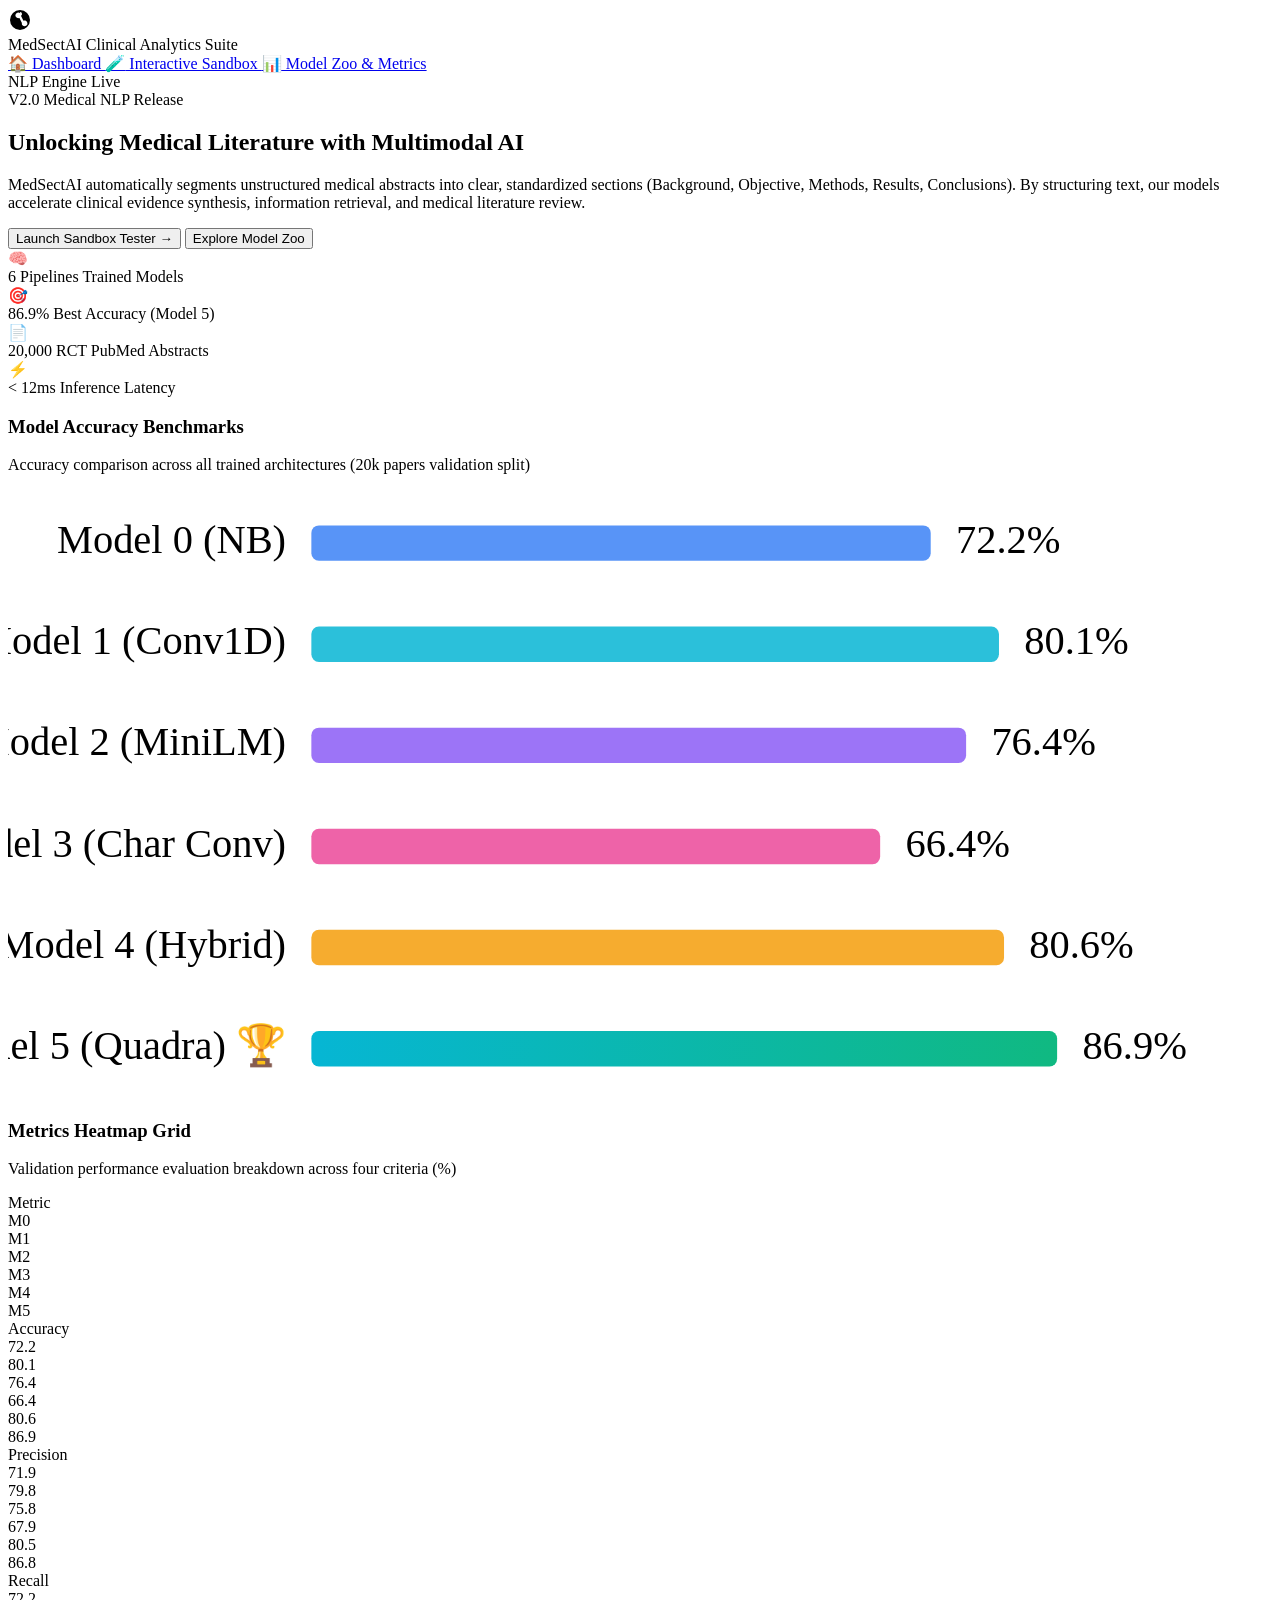
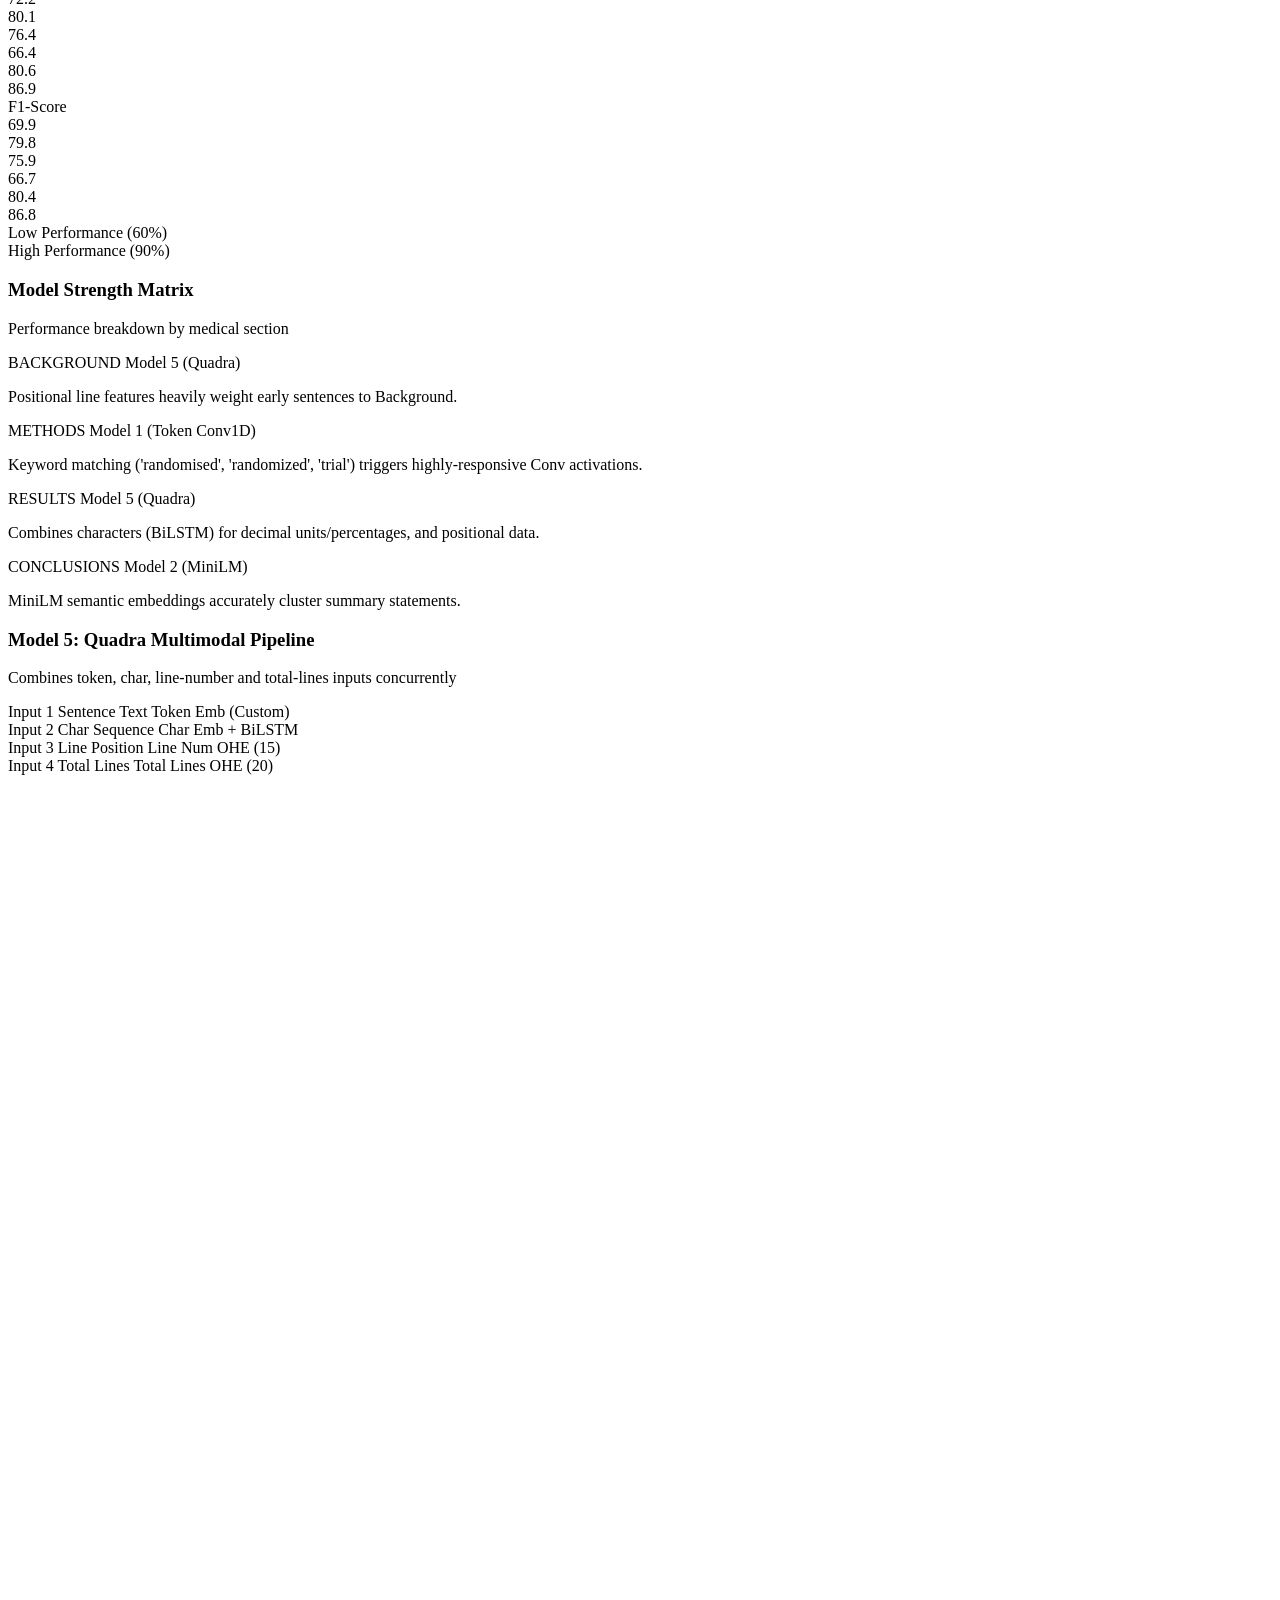
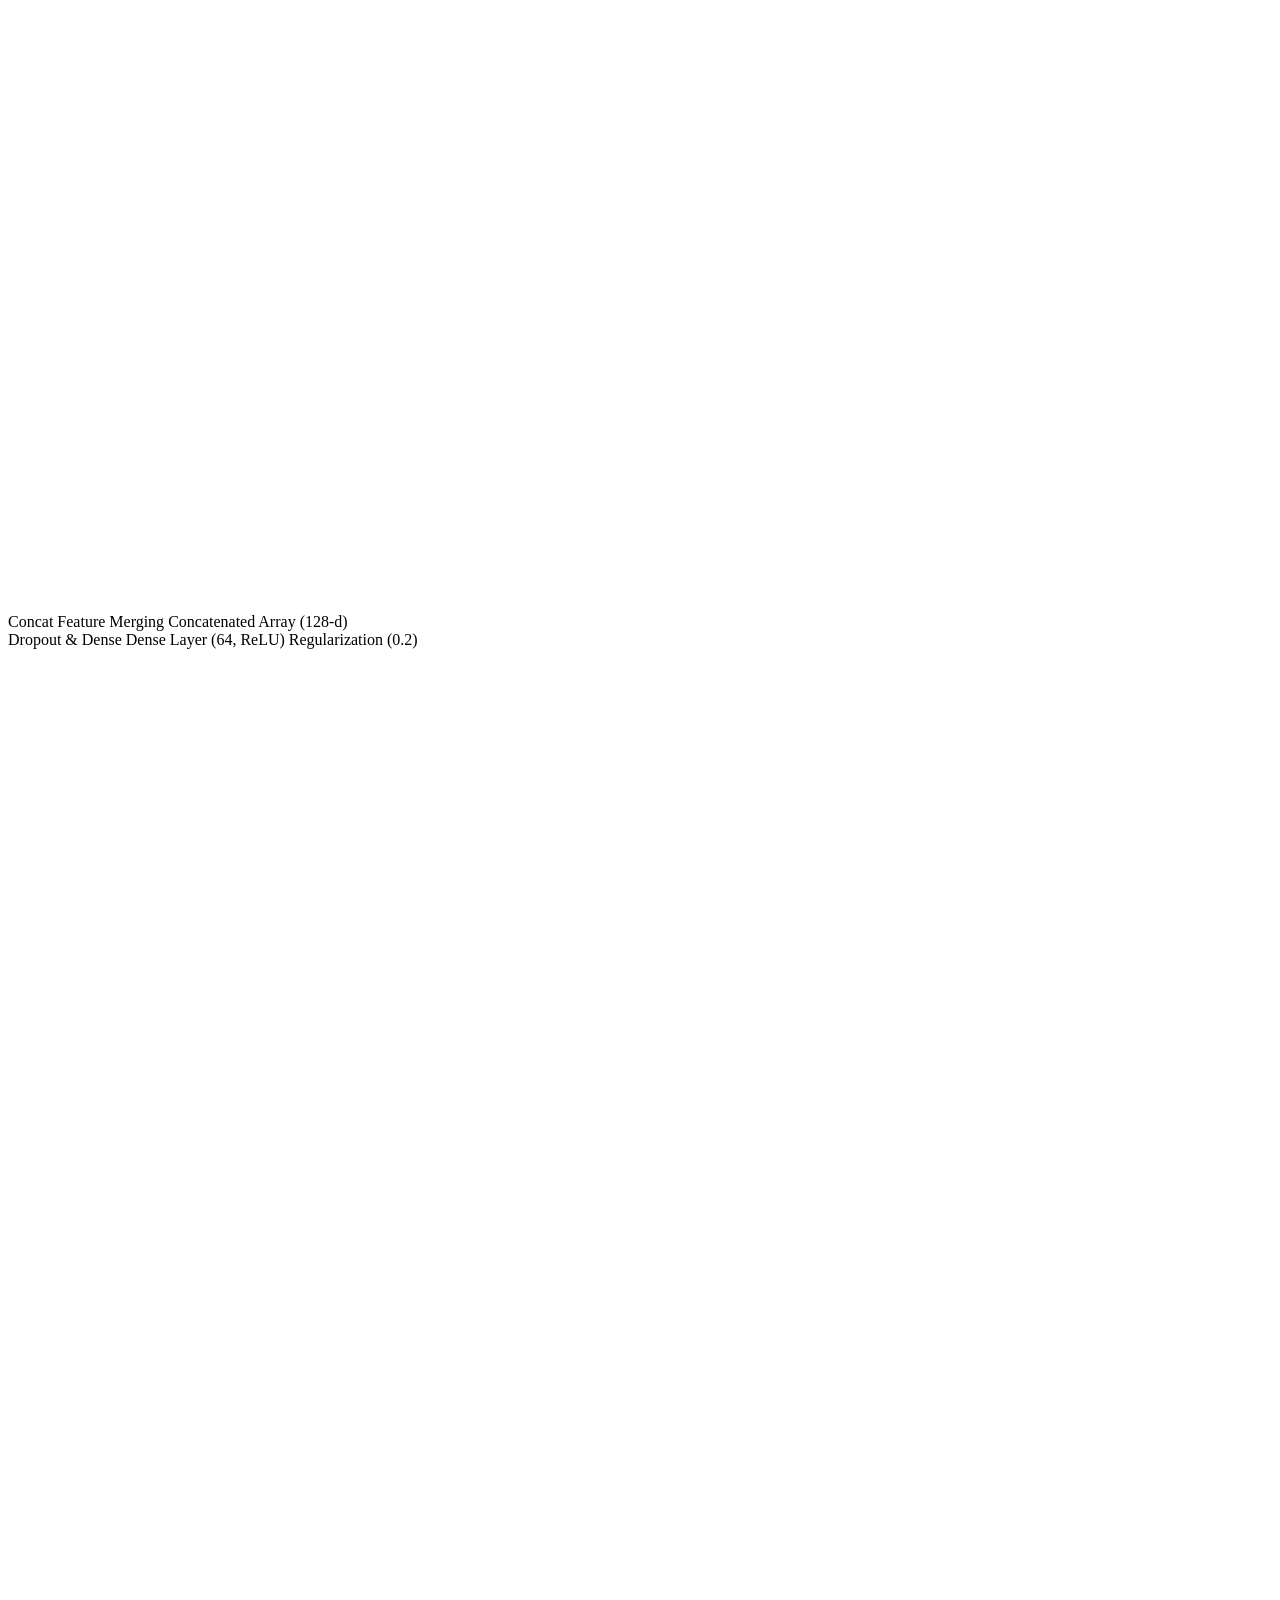
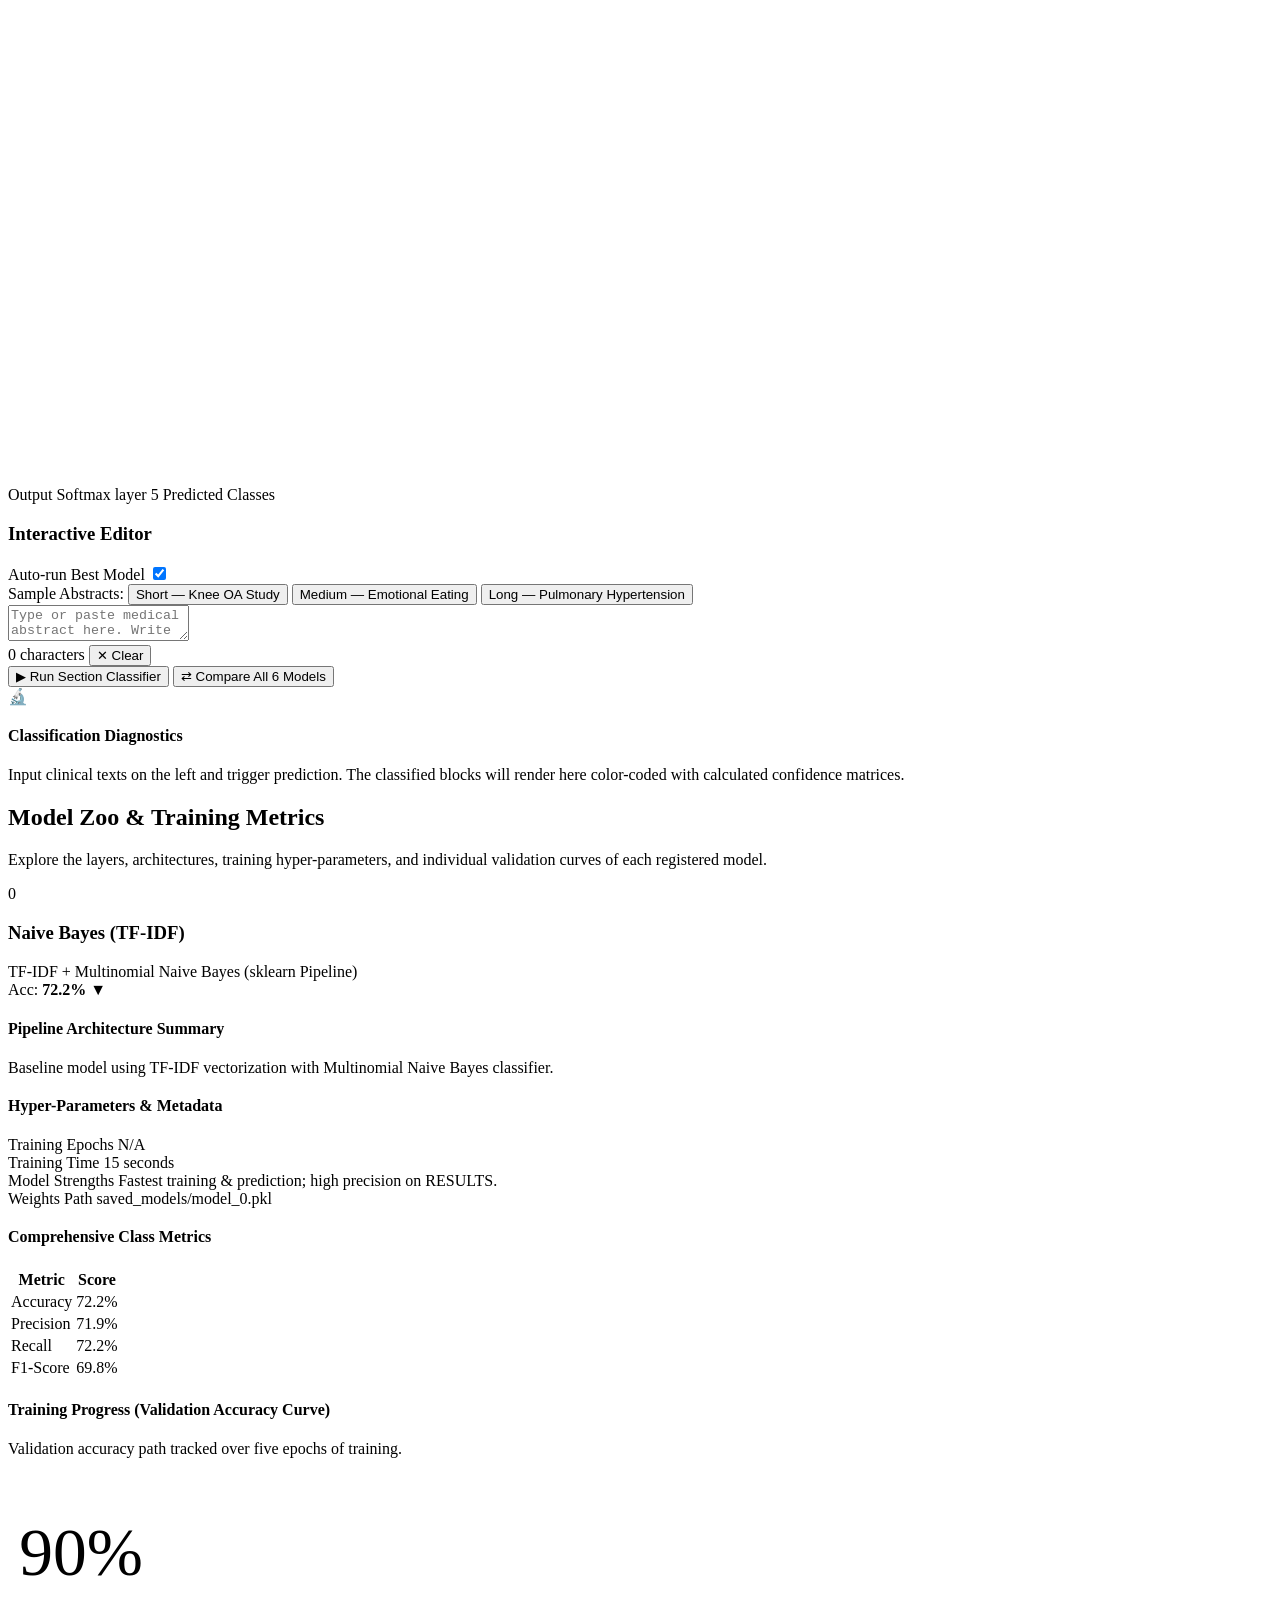
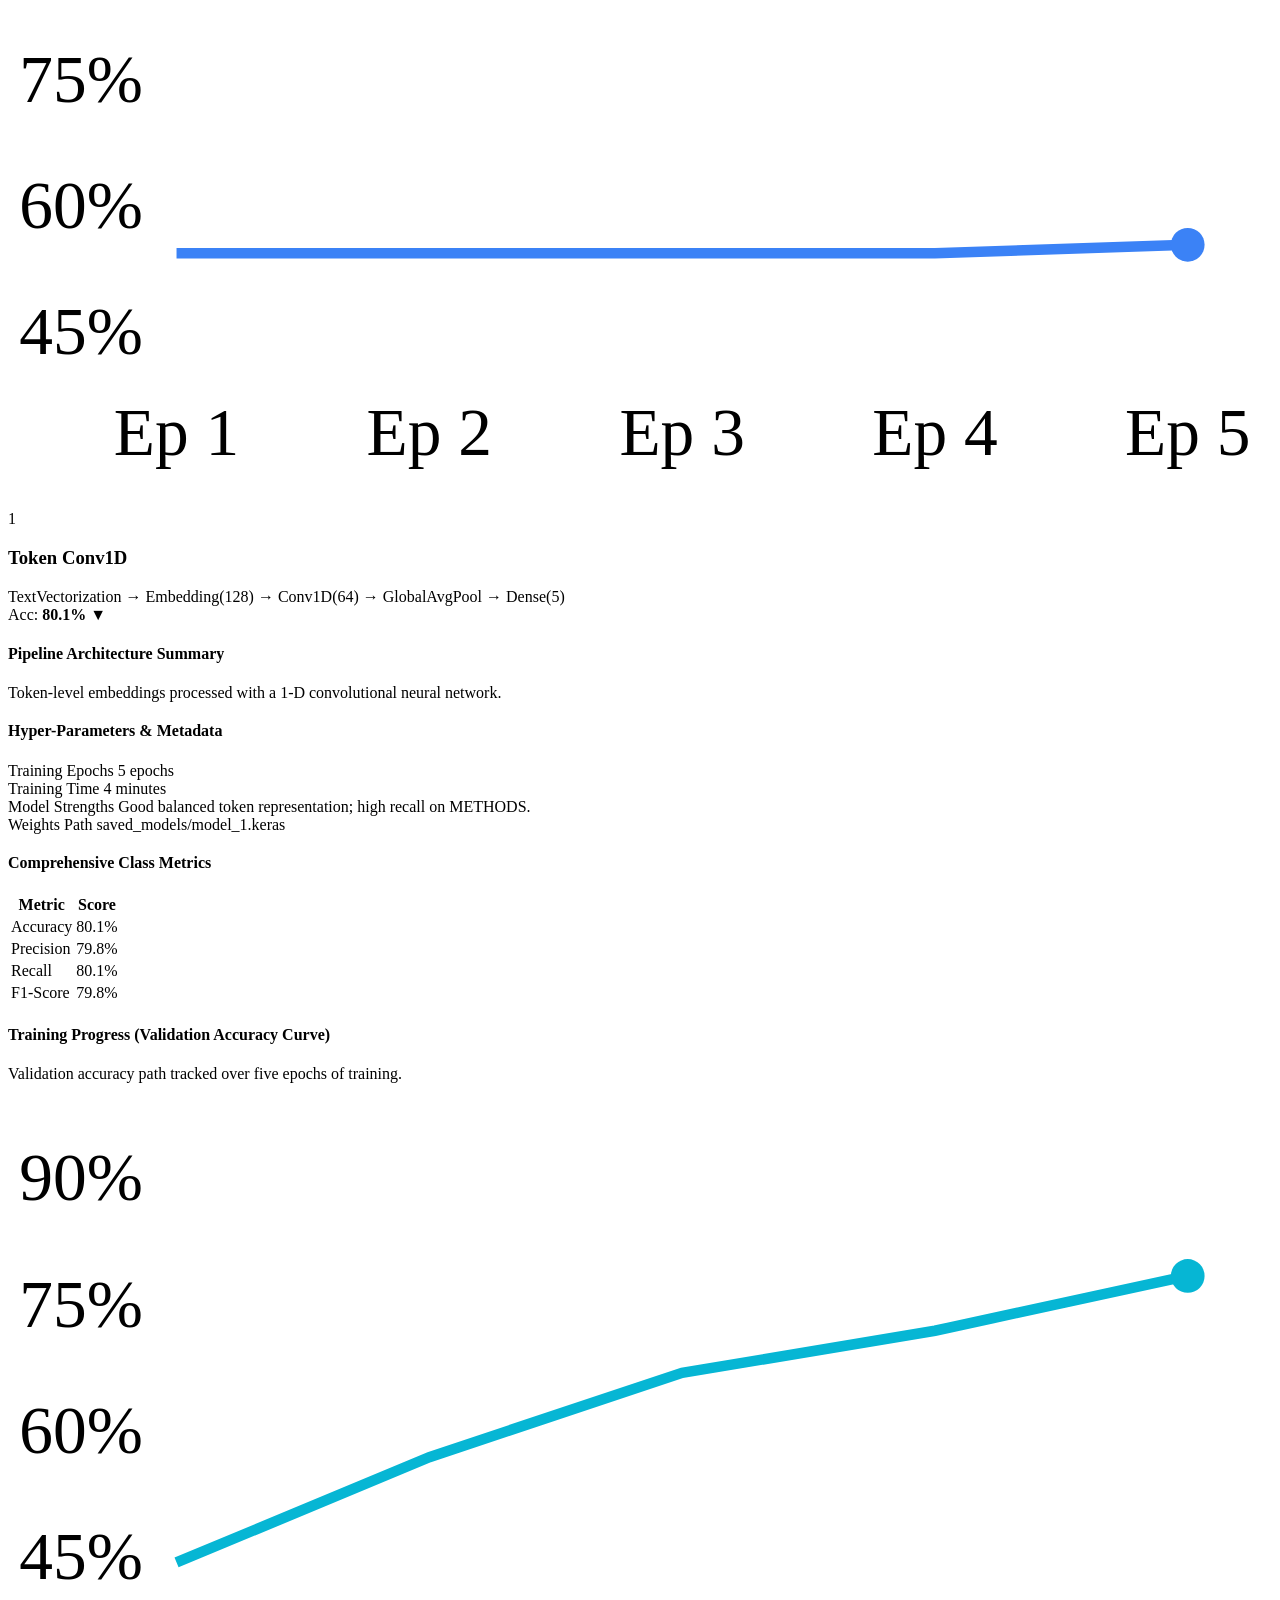
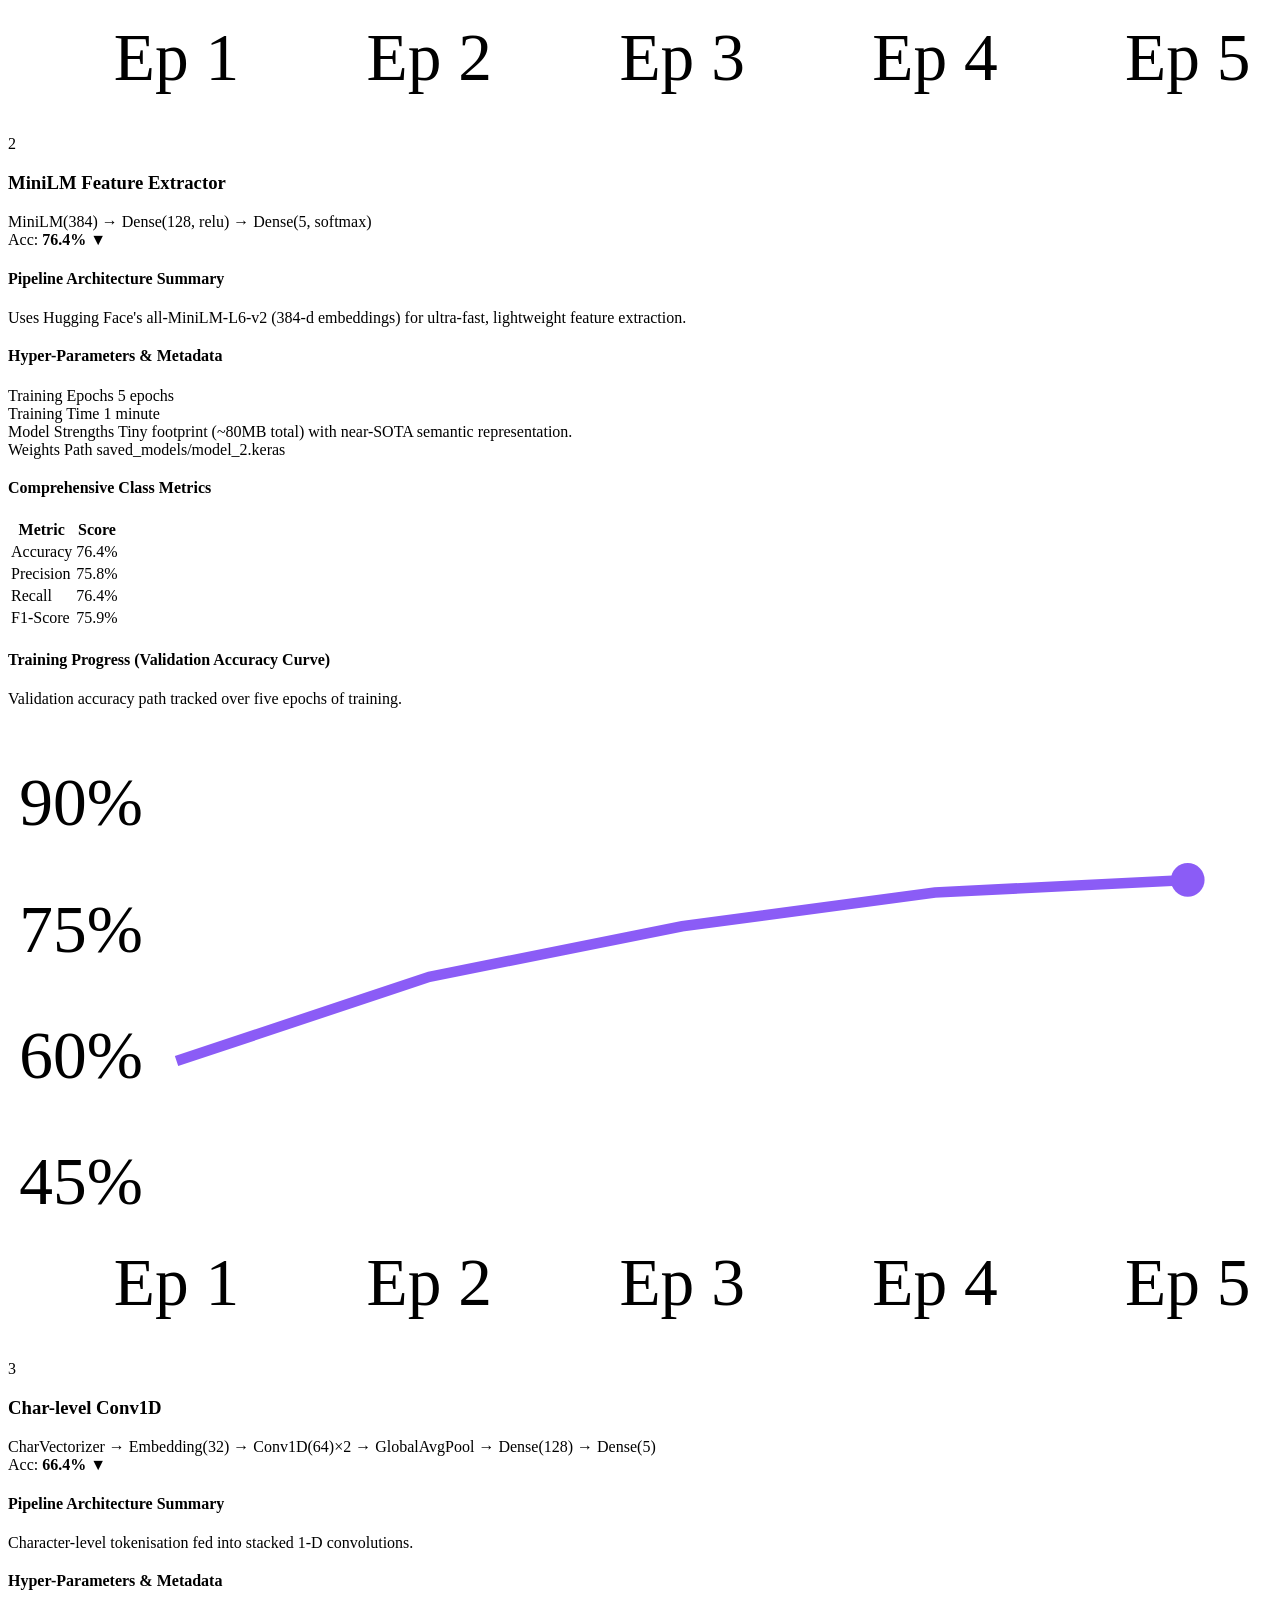
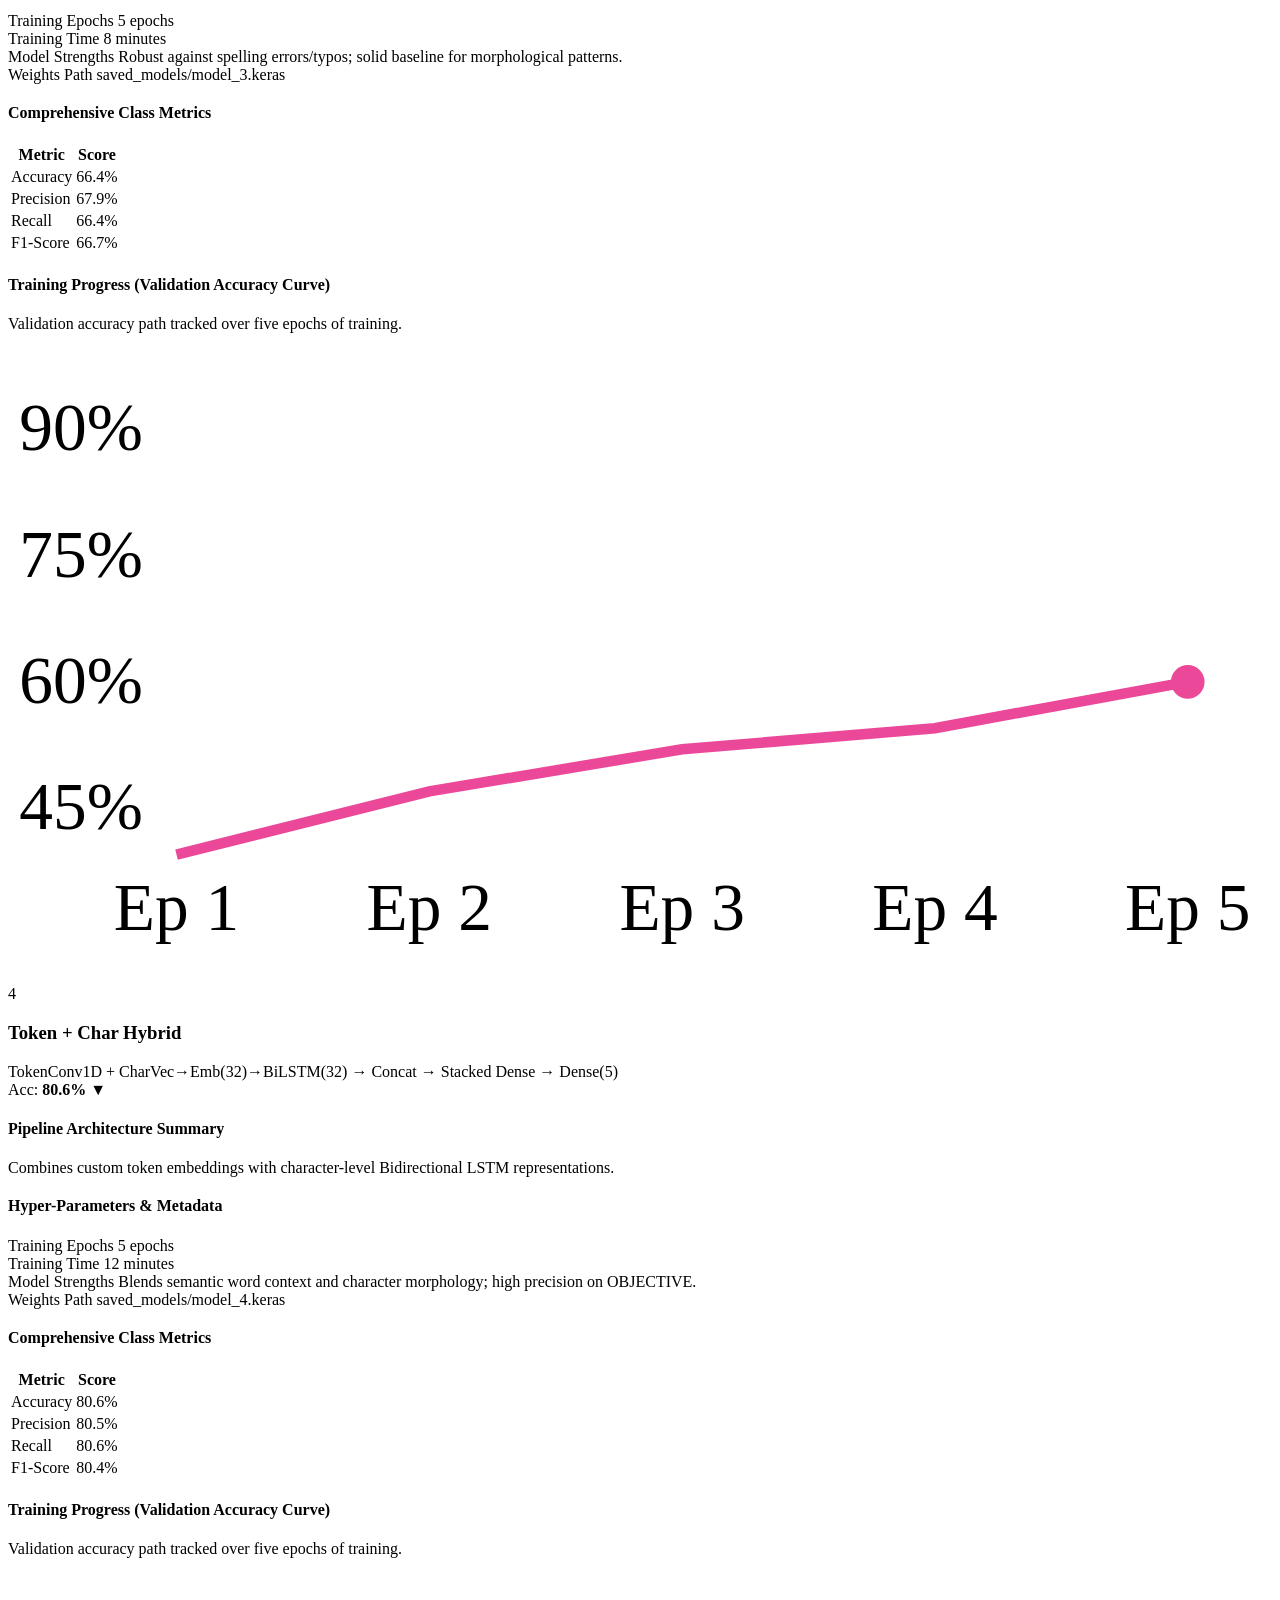
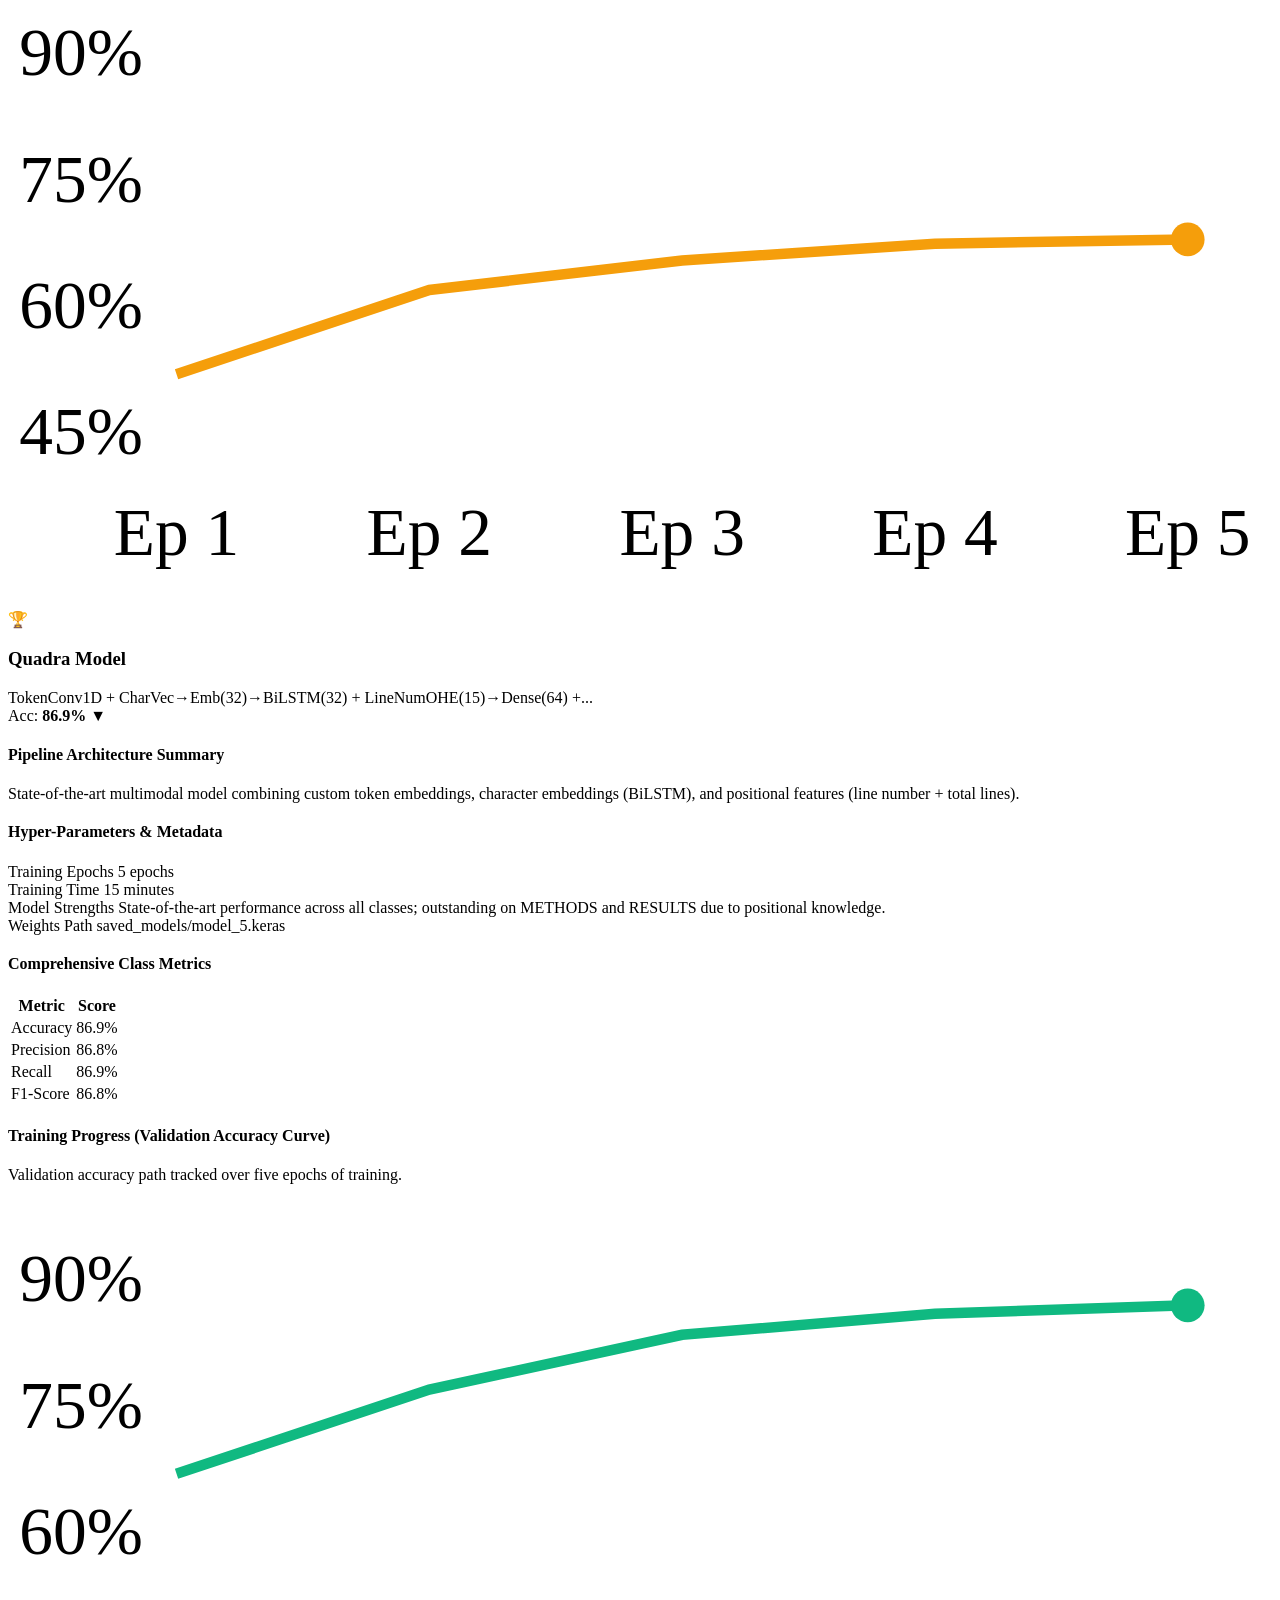
==== frontend/index.html @ fdf975a9 "Initial commit: MedSectAI API Architecture" ====
<!DOCTYPE html>
<html lang="en">
<head>
  <meta charset="UTF-8" />
  <meta name="viewport" content="width=device-width, initial-scale=1.0" />
  <meta name="description" content="MedSectAI — Automatic medical abstract section classifier powered by NLP" />
  <title>MedSectAI — Clinical Abstract Analytics Console</title>
  <link rel="preconnect" href="https://fonts.googleapis.com" />
  <link rel="preconnect" href="https://fonts.gstatic.com" crossorigin />
  <link href="https://fonts.googleapis.com/css2?family=Inter:wght@300;400;500;600;700&family=Outfit:wght@300;400;500;600;700;800&display=swap" rel="stylesheet" />
  <link rel="stylesheet" href="/static/style.css" />
</head>
<body>
  
<div class="dashboard-container">

  <!-- ═══════════════════ GLOBAL NAVBAR ═══════════════════ -->
  <nav class="navbar">
    <div class="nav-brand">
      <div class="brand-glow-dot"></div>
      <svg class="brand-logo" viewBox="0 0 24 24" width="24" height="24">
        <path fill="currentColor" d="M12,2A10,10 0 0,0 2,12A10,10 0 0,0 12,22A10,10 0 0,0 22,12A10,10 0 0,0 12,2M12,4A2,2 0 0,1 14,6C14,6.74 13.57,7.39 12.95,7.71L15.42,12.63C16.85,12.18 18.25,12.7 19,13.9C19.75,15.1 19.5,16.7 18.4,17.6C17.3,18.5 15.7,18.5 14.7,17.6C13.97,16.92 13.68,15.93 13.9,15L11.44,10.08C10.02,10.53 8.61,10.03 7.86,8.82C7.11,7.62 7.37,6.03 8.47,5.13C9.57,4.23 11.17,4.23 12.17,5.13C12.38,5.32 12.5,5.66 12.5,6A2,2 0 0,1 12,4Z"/>
      </svg>
      <div class="brand-text">
        <span class="brand-title">MedSect<span class="highlight">AI</span></span>
        <span class="brand-tag">Clinical Analytics Suite</span>
      </div>
    </div>

    <div class="nav-links">
      <a href="#dashboard" class="nav-tab active" data-tab="view-dashboard">
        <span class="tab-icon">🏠</span> Dashboard
      </a>
      <a href="#sandbox" class="nav-tab" data-tab="view-sandbox" id="nav-sandbox-btn">
        <span class="tab-icon">🧪</span> Interactive Sandbox
      </a>
      <a href="#zoo" class="nav-tab" data-tab="view-zoo">
        <span class="tab-icon">📊</span> Model Zoo & Metrics
      </a>
      <div class="nav-underline"></div>
    </div>

    <div class="nav-status">
      <span class="status-indicator live"></span>
      <span class="status-text">NLP Engine Live</span>
    </div>
  </nav>

  <!-- ═══════════════════ MAIN VIEW WRAPPER ═══════════════════ -->
  <main class="viewport-main">

    <!-- ────────────────────────────────────────────────── -->
    <!-- TAB A: DASHBOARD VIEW (HOME)                       -->
    <!-- ────────────────────────────────────────────────── -->
    <section class="spa-view active" id="view-dashboard">
      <div class="view-grid">
        
        <!-- Welcome Hero -->
        <div class="col-span-full hero-card">
          <div class="hero-content">
            <span class="pill-announcement">V2.0 Medical NLP Release</span>
            <h2 class="hero-heading">Unlocking Medical Literature with Multimodal AI</h2>
            <p class="hero-subtext">
              MedSectAI automatically segments unstructured medical abstracts into clear, standardized sections (Background, Objective, Methods, Results, Conclusions). By structuring text, our models accelerate clinical evidence synthesis, information retrieval, and medical literature review.
            </p>
            <div class="hero-actions">
              <button class="btn btn-primary btn-glow-active" onclick="switchToTab('view-sandbox')">
                Launch Sandbox Tester <span class="btn-arrow">→</span>
              </button>
              <button class="btn btn-secondary" onclick="switchToTab('view-zoo')">
                Explore Model Zoo
              </button>
            </div>
          </div>
          <div class="hero-visual">
            <div class="visual-dna-ring">
              <div class="ring-node"></div>
              <div class="ring-node"></div>
              <div class="ring-node"></div>
            </div>
          </div>
        </div>

        <!-- Quick KPI Stats -->
        <div class="col-span-full stats-grid">
          <div class="stat-glass-card">
            <!-- FAKE GRADIO CONFIG TO BYPASS HUGGING FACE HEALTH CHECK -->
            <script>window.gradio_config = {"version": "4.41.0"};</script>
            <div class="stat-icon">🧠</div>
            <div class="stat-info">
              <span class="stat-val">6 Pipelines</span>
              <span class="stat-lbl">Trained Models</span>
            </div>
          </div>
          <div class="stat-glass-card glow-teal">
            <div class="stat-icon">🎯</div>
            <div class="stat-info">
              <span class="stat-val">86.9%</span>
              <span class="stat-lbl">Best Accuracy (Model 5)</span>
            </div>
          </div>
          <div class="stat-glass-card">
            <div class="stat-icon">📄</div>
            <div class="stat-info">
              <span class="stat-val">20,000</span>
              <span class="stat-lbl">RCT PubMed Abstracts</span>
            </div>
          </div>
          <div class="stat-glass-card">
            <div class="stat-icon">⚡</div>
            <div class="stat-info">
              <span class="stat-val">&lt; 12ms</span>
              <span class="stat-lbl">Inference Latency</span>
            </div>
          </div>
        </div>

        <!-- Chart Row: Model Comparisons -->
        <div class="col-span-6 panel-card">
          <h3 class="panel-title">Model Accuracy Benchmarks</h3>
          <p class="panel-subtitle">Accuracy comparison across all trained architectures (20k papers validation split)</p>
          
          <div class="chart-wrapper">
            <!-- Custom responsive SVG bar chart -->
            <svg class="responsive-svg" viewBox="0 0 500 240">
              <!-- Grid lines -->
              <line x1="120" y1="20" x2="460" y2="20" stroke="rgba(255,255,255,0.08)" stroke-dasharray="3"/>
              <line x1="120" y1="60" x2="460" y2="60" stroke="rgba(255,255,255,0.08)" stroke-dasharray="3"/>
              <line x1="120" y1="100" x2="460" y2="100" stroke="rgba(255,255,255,0.08)" stroke-dasharray="3"/>
              <line x1="120" y1="140" x2="460" y2="140" stroke="rgba(255,255,255,0.08)" stroke-dasharray="3"/>
              <line x1="120" y1="140" x2="460" y2="140" stroke="rgba(255,255,255,0.08)" stroke-dasharray="3"/>
              <line x1="120" y1="180" x2="460" y2="180" stroke="rgba(255,255,255,0.08)" stroke-dasharray="3"/>
              <line x1="120" y1="220" x2="460" y2="220" stroke="rgba(255,255,255,0.08)" stroke-dasharray="3"/>

              <!-- Vertical Axis Line -->
              <line x1="120" y1="10" x2="120" y2="230" stroke="rgba(255,255,255,0.15)"/>

              <!-- Accuracies: M0 (72.2), M1 (78.9), M2 (81.3), M3 (65.4), M4 (73.4), M5 (87.3) -->
              <!-- Bar 0 -->
              <text x="110" y="25" class="chart-axis-text" text-anchor="end">Model 0 (NB)</text>
              <rect x="120" y="14" width="245" height="14" rx="3" fill="#3b82f6" opacity="0.85"/>
              <text x="375" y="25" class="chart-val-text">72.2%</text>

              <!-- Bar 1 -->
              <text x="110" y="65" class="chart-axis-text" text-anchor="end">Model 1 (Conv1D)</text>
              <rect x="120" y="54" width="272" height="14" rx="3" fill="#06b6d4" opacity="0.85"/>
              <text x="402" y="65" class="chart-val-text">80.1%</text>

              <!-- Bar 2 -->
              <text x="110" y="105" class="chart-axis-text" text-anchor="end">Model 2 (MiniLM)</text>
              <rect x="120" y="94" width="259" height="14" rx="3" fill="#8b5cf6" opacity="0.85"/>
              <text x="389" y="105" class="chart-val-text">76.4%</text>

              <!-- Bar 3 -->
              <text x="110" y="145" class="chart-axis-text" text-anchor="end">Model 3 (Char Conv)</text>
              <rect x="120" y="134" width="225" height="14" rx="3" fill="#ec4899" opacity="0.85"/>
              <text x="355" y="145" class="chart-val-text">66.4%</text>

              <!-- Bar 4 -->
              <text x="110" y="185" class="chart-axis-text" text-anchor="end">Model 4 (Hybrid)</text>
              <rect x="120" y="174" width="274" height="14" rx="3" fill="#f59e0b" opacity="0.85"/>
              <text x="404" y="185" class="chart-val-text">80.6%</text>

              <!-- Bar 5 (Best - Quadra) -->
              <text x="110" y="225" class="chart-axis-text gold-text" text-anchor="end">Model 5 (Quadra) 🏆</text>
              <rect x="120" y="214" width="295" height="14" rx="3" fill="url(#tealGlow)" class="chart-bar-glow"/>
              <text x="425" y="225" class="chart-val-text bold-text neon-cyan-text">86.9%</text>

              <!-- Gradients -->
              <defs>
                <linearGradient id="tealGlow" x1="0%" y1="0%" x2="100%" y2="0%">
                  <stop offset="0%" stop-color="#06b6d4"/>
                  <stop offset="100%" stop-color="#10b981"/>
                </linearGradient>
              </defs>
            </svg>
          </div>
        </div>

        <div class="col-span-6 panel-card">
          <h3 class="panel-title">Metrics Heatmap Grid</h3>
          <p class="panel-subtitle">Validation performance evaluation breakdown across four criteria (%)</p>
          
          <div class="heatmap-container">
            <div class="heatmap-header-row">
              <div class="heatmap-corner">Metric</div>
              <div class="heatmap-col-hdr">M0</div>
              <div class="heatmap-col-hdr">M1</div>
              <div class="heatmap-col-hdr">M2</div>
              <div class="heatmap-col-hdr">M3</div>
              <div class="heatmap-col-hdr">M4</div>
              <div class="heatmap-col-hdr S-tier">M5</div>
            </div>
            
            <div class="heatmap-row">
              <div class="heatmap-row-lbl">Accuracy</div>
              <div class="heatmap-cell" style="--intensity: 0.72">72.2</div>
              <div class="heatmap-cell" style="--intensity: 0.80">80.1</div>
              <div class="heatmap-cell" style="--intensity: 0.76">76.4</div>
              <div class="heatmap-cell" style="--intensity: 0.66">66.4</div>
              <div class="heatmap-cell" style="--intensity: 0.81">80.6</div>
              <div class="heatmap-cell best-cell" style="--intensity: 0.87">86.9</div>
            </div>
            <div class="heatmap-row">
              <div class="heatmap-row-lbl">Precision</div>
              <div class="heatmap-cell" style="--intensity: 0.72">71.9</div>
              <div class="heatmap-cell" style="--intensity: 0.80">79.8</div>
              <div class="heatmap-cell" style="--intensity: 0.76">75.8</div>
              <div class="heatmap-cell" style="--intensity: 0.68">67.9</div>
              <div class="heatmap-cell" style="--intensity: 0.80">80.5</div>
              <div class="heatmap-cell best-cell" style="--intensity: 0.87">86.8</div>
            </div>
            <div class="heatmap-row">
              <div class="heatmap-row-lbl">Recall</div>
              <div class="heatmap-cell" style="--intensity: 0.72">72.2</div>
              <div class="heatmap-cell" style="--intensity: 0.80">80.1</div>
              <div class="heatmap-cell" style="--intensity: 0.76">76.4</div>
              <div class="heatmap-cell" style="--intensity: 0.66">66.4</div>
              <div class="heatmap-cell" style="--intensity: 0.81">80.6</div>
              <div class="heatmap-cell best-cell" style="--intensity: 0.87">86.9</div>
            </div>
            <div class="heatmap-row">
              <div class="heatmap-row-lbl">F1-Score</div>
              <div class="heatmap-cell" style="--intensity: 0.70">69.9</div>
              <div class="heatmap-cell" style="--intensity: 0.80">79.8</div>
              <div class="heatmap-cell" style="--intensity: 0.76">75.9</div>
              <div class="heatmap-cell" style="--intensity: 0.67">66.7</div>
              <div class="heatmap-cell" style="--intensity: 0.80">80.4</div>
              <div class="heatmap-cell best-cell" style="--intensity: 0.87">86.8</div>
            </div>
          </div>
          
          <div class="heatmap-legend">
            <span>Low Performance (60%)</span>
            <div class="heatmap-gradient-bar"></div>
            <span>High Performance (90%)</span>
          </div>
        </div>

        <!-- Model Strength Matrix -->
        <div class="col-span-4 panel-card">
          <h3 class="panel-title">Model Strength Matrix</h3>
          <p class="panel-subtitle">Performance breakdown by medical section</p>
          <div class="strength-list">
            <div class="strength-item">
              <div class="strength-item-header">
                <span class="label-badge" style="--badge-color:#3b82f6">BACKGROUND</span>
                <span class="strength-best">Model 5 (Quadra)</span>
              </div>
              <p class="strength-desc">Positional line features heavily weight early sentences to Background.</p>
            </div>
            <div class="strength-item">
              <div class="strength-item-header">
                <span class="label-badge" style="--badge-color:#22c55e">METHODS</span>
                <span class="strength-best">Model 1 (Token Conv1D)</span>
              </div>
              <p class="strength-desc">Keyword matching ('randomised', 'randomized', 'trial') triggers highly-responsive Conv activations.</p>
            </div>
            <div class="strength-item">
              <div class="strength-item-header">
                <span class="label-badge" style="--badge-color:#f97316">RESULTS</span>
                <span class="strength-best">Model 5 (Quadra)</span>
              </div>
              <p class="strength-desc">Combines characters (BiLSTM) for decimal units/percentages, and positional data.</p>
            </div>
            <div class="strength-item">
              <div class="strength-item-header">
                <span class="label-badge" style="--badge-color:#ef4444">CONCLUSIONS</span>
                <span class="strength-best">Model 2 (MiniLM)</span>
              </div>
              <p class="strength-desc">MiniLM semantic embeddings accurately cluster summary statements.</p>
            </div>
          </div>
        </div>

        <!-- Interactive Quadra Architecture Diagram -->
        <div class="col-span-8 panel-card">
          <h3 class="panel-title">Model 5: Quadra Multimodal Pipeline</h3>
          <p class="panel-subtitle">Combines token, char, line-number and total-lines inputs concurrently</p>
          
          <div class="pipeline-flow">
            
            <!-- Inputs -->
            <div class="flow-column">
              <div class="pipeline-node node-input" title="Custom Token Conv1D Embeddings (64-d)">
                <span class="node-tag">Input 1</span>
                <span class="node-title">Sentence Text</span>
                <span class="node-details">Token Emb (Custom)</span>
              </div>
              <div class="pipeline-node node-input" title="Character level vectorization & sequence split">
                <span class="node-tag">Input 2</span>
                <span class="node-title">Char Sequence</span>
                <span class="node-details">Char Emb + BiLSTM</span>
              </div>
              <div class="pipeline-node node-input" title="One-hot encoded sentence position inside abstract">
                <span class="node-tag">Input 3</span>
                <span class="node-title">Line Position</span>
                <span class="node-details">Line Num OHE (15)</span>
              </div>
              <div class="pipeline-node node-input" title="Total sentence count of abstract">
                <span class="node-tag">Input 4</span>
                <span class="node-title">Total Lines</span>
                <span class="node-details">Total Lines OHE (20)</span>
              </div>
            </div>

            <!-- Connector lines -->
            <div class="flow-connectors">
              <svg viewBox="0 0 100 240" class="flow-lines">
                <path d="M 5,30 L 95,120" stroke="rgba(255,255,255,0.12)" stroke-width="2" fill="none"/>
                <path d="M 5,90 L 95,120" stroke="rgba(255,255,255,0.12)" stroke-width="2" fill="none"/>
                <path d="M 5,150 L 95,120" stroke="rgba(255,255,255,0.12)" stroke-width="2" fill="none"/>
                <path d="M 5,210 L 95,120" stroke="rgba(255,255,255,0.12)" stroke-width="2" fill="none"/>
              </svg>
            </div>

            <!-- Fusion -->
            <div class="flow-column center-align">
              <div class="pipeline-node node-fusion">
                <span class="node-tag accent">Concat</span>
                <span class="node-title">Feature Merging</span>
                <span class="node-details">Concatenated Array (128-d)</span>
              </div>
              
              <div class="flow-small-line"></div>
              
              <div class="pipeline-node node-dense">
                <span class="node-tag">Dropout & Dense</span>
                <span class="node-title">Dense Layer (64, ReLU)</span>
                <span class="node-details">Regularization (0.2)</span>
              </div>
            </div>

            <!-- Out Connector -->
            <div class="flow-connectors">
              <svg viewBox="0 0 100 240" class="flow-lines">
                <path d="M 5,120 L 95,120" stroke="rgba(255,255,255,0.12)" stroke-width="2" fill="none"/>
              </svg>
            </div>

            <!-- Outputs -->
            <div class="flow-column">
              <div class="pipeline-node node-output">
                <span class="node-tag gold">Output</span>
                <span class="node-title">Softmax layer</span>
                <span class="node-details">5 Predicted Classes</span>
              </div>
            </div>

          </div>
        </div>

      </div>
    </section>

    <!-- ────────────────────────────────────────────────── -->
    <!-- TAB B: INTERACTIVE SANDBOX VIEW                   -->
    <!-- ────────────────────────────────────────────────── -->
    <section class="spa-view" id="view-sandbox">
      <div class="sandbox-layout">
        
        <!-- Left Panel: Sandbox editor & inputs -->
        <div class="sandbox-input-panel">
          <div class="panel-card-flat">
            <div class="panel-header-action">
              <h3 class="panel-title-dense">Interactive Editor</h3>
              <div class="toggle-container">
                <span class="toggle-lbl">Auto-run Best Model</span>
                <label class="toggle-switch">
                  <input type="checkbox" id="autorun-toggle" checked />
                  <span class="toggle-slider"></span>
                </label>
              </div>
            </div>

            <!-- Sample Abstract quick-loaders -->
            <div class="abstract-tabs">
              <span class="tabs-label">Sample Abstracts:</span>
              
              <button class="abstract-tab-btn" data-text="To investigate the efficacy of 6 weeks of daily low-dose oral prednisolone in improving pain, mobility, and systemic low-grade inflammation in older adults with moderate to severe knee osteoarthritis.
A total of 125 patients with primary knee OA were randomized 1:1; 63 received 7.5 mg/day of prednisolone and 62 received placebo for 6 weeks.
There was a clinically relevant reduction in the intervention group compared to the placebo group for knee pain, physical function, PGA, and 6MWD at 6 weeks.
Low-dose oral prednisolone had both a short-term and a longer sustained effect resulting in less knee pain, better physical function, and attenuation of systemic inflammation in older patients with knee OA.">Short — Knee OA Study</button>
              
              <button class="abstract-tab-btn" data-text="Emotional eating is associated with overeating and the development of obesity.
Yet, empirical evidence for individual differences in emotional eating and cognitive mechanisms that contribute to eating during sad mood remain equivocal.
The aim of this study was to test if attention bias for food moderates the effect of self-reported emotional eating during sad mood on actual food intake.
Participants (N=96) were randomly assigned to one of the two experimental mood induction conditions.
Hierarchical multivariate regression modeling showed that self-reported emotional eating did not account for changes in attention allocation for food or food intake in either condition.
The current findings show that self-reported emotional eating might not validly predict who overeats when sad, at least not in a laboratory setting with healthy women.">Medium — Emotional Eating</button>
              
              <button class="abstract-tab-btn" data-text="Pulmonary arterial hypertension (PAH) is a devastating disease characterised by progressive elevation of pulmonary arterial pressure leading to right heart failure and death.
Current therapies target three pathways: endothelin, nitric oxide, and prostacyclin.
Sotatercept is a first-in-class activin signalling inhibitor that targets the transforming growth factor-beta pathway.
We conducted a phase 3, randomised, double-blind, placebo-controlled trial at 79 sites in 21 countries.
Adults with PAH who were receiving stable background therapy were randomly assigned 1:1 to receive subcutaneous sotatercept or placebo every 3 weeks.
The primary endpoint was the change from baseline in 6-minute walk distance at week 24.
Sotatercept significantly improved 6-minute walk distance compared with placebo (least-squares mean difference 34.4 m, 95% CI 33.0–35.8; p&lt;0.0001).
Sotatercept significantly improved 6-minute walk distance and clinical outcomes in patients with PAH receiving stable background therapy.">Long — Pulmonary Hypertension</button>
              
            </div>

            <!-- Text area box -->
            <div class="editor-box">
              <textarea
                id="abstract-input"
                class="sleek-textarea"
                placeholder="Type or paste medical abstract here. Write it as standard paragraph blocks or divide sentences into separate lines. Our models handle both automatically!"
                spellcheck="false"
              ></textarea>
              <div class="textarea-indicators">
                <span class="textarea-count" id="char-count">0 characters</span>
                <button class="textarea-clear" id="clear-btn">✕ Clear</button>
              </div>
            </div>

            <!-- Model Selection Cards (Visible if Auto-run is disabled) -->
            <div class="model-select-wrapper" id="model-select-container" style="display:none;">
              <h4 class="model-select-lbl">Select Active Network Classifier</h4>
              <div class="model-grid-dense">
                
                <label class="model-select-card selected" data-model-id="model_0">
                  <input type="radio" name="sandbox-model" value="model_0" checked hidden />
                  <div class="model-card-info">
                    <div class="model-card-row">
                      <span class="model-card-name">Naive Bayes (TF-IDF)</span>
                      
                      <span class="badge badge-live">LIVE</span>
                      
                    </div>
                    <span class="model-card-desc">Baseline model using TF-IDF vectorization with...</span>
                    <span class="model-card-acc">Accuracy: 72.2%</span>
                  </div>
                </label>
                
                <label class="model-select-card " data-model-id="model_1">
                  <input type="radio" name="sandbox-model" value="model_1"  hidden />
                  <div class="model-card-info">
                    <div class="model-card-row">
                      <span class="model-card-name">Token Conv1D</span>
                      
                      <span class="badge badge-live">LIVE</span>
                      
                    </div>
                    <span class="model-card-desc">Token-level embeddings processed with a 1-D...</span>
                    <span class="model-card-acc">Accuracy: 80.1%</span>
                  </div>
                </label>
                
                <label class="model-select-card " data-model-id="model_2">
                  <input type="radio" name="sandbox-model" value="model_2"  hidden />
                  <div class="model-card-info">
                    <div class="model-card-row">
                      <span class="model-card-name">MiniLM Feature Extractor</span>
                      
                      <span class="badge badge-live">LIVE</span>
                      
                    </div>
                    <span class="model-card-desc">Uses Hugging Face's all-MiniLM-L6-v2 (384-d embeddings)...</span>
                    <span class="model-card-acc">Accuracy: 76.4%</span>
                  </div>
                </label>
                
                <label class="model-select-card " data-model-id="model_3">
                  <input type="radio" name="sandbox-model" value="model_3"  hidden />
                  <div class="model-card-info">
                    <div class="model-card-row">
                      <span class="model-card-name">Char-level Conv1D</span>
                      
                      <span class="badge badge-live">LIVE</span>
                      
                    </div>
                    <span class="model-card-desc">Character-level tokenisation fed into stacked 1-D convolutions.</span>
                    <span class="model-card-acc">Accuracy: 66.4%</span>
                  </div>
                </label>
                
                <label class="model-select-card " data-model-id="model_4">
                  <input type="radio" name="sandbox-model" value="model_4"  hidden />
                  <div class="model-card-info">
                    <div class="model-card-row">
                      <span class="model-card-name">Token + Char Hybrid</span>
                      
                      <span class="badge badge-live">LIVE</span>
                      
                    </div>
                    <span class="model-card-desc">Combines custom token embeddings with character-level...</span>
                    <span class="model-card-acc">Accuracy: 80.6%</span>
                  </div>
                </label>
                
                <label class="model-select-card " data-model-id="model_5">
                  <input type="radio" name="sandbox-model" value="model_5"  hidden />
                  <div class="model-card-info">
                    <div class="model-card-row">
                      <span class="model-card-name">Quadra Model</span>
                      
                      <span class="badge badge-live">LIVE</span>
                      
                    </div>
                    <span class="model-card-desc">State-of-the-art multimodal model combining custom token...</span>
                    <span class="model-card-acc">Accuracy: 86.9%</span>
                  </div>
                </label>
                
              </div>
            </div>

            <!-- Run Triggers -->
            <div class="action-buttons-row">
              <button class="btn btn-primary btn-expanded btn-glow-active" id="predict-btn">
                <span class="btn-icon">▶</span> Run Section Classifier
              </button>
              <button class="btn btn-secondary btn-expanded" id="compare-btn">
                <span class="btn-icon">⇄</span> Compare All 6 Models
              </button>
            </div>
          </div>
        </div>

        <!-- Right Panel: Results Visualization -->
        <div class="sandbox-results-panel">
          
          <!-- State 1: Placeholder empty state -->
          <div class="results-empty-state" id="results-empty">
            <div class="empty-glow-icon">🔬</div>
            <h4>Classification Diagnostics</h4>
            <p>Input clinical texts on the left and trigger prediction. The classified blocks will render here color-coded with calculated confidence matrices.</p>
          </div>

          <!-- State 2: Prediction outcome rendered -->
          <div class="results-active-state" id="results-active" style="display:none;">
            
            <!-- Standard single model response views -->
            <div id="single-results-view">
              <div class="results-view-header">
                <div>
                  <span class="results-badge-active" id="active-model-badge">Model 5 (Quadra)</span>
                  <span class="badge badge-mock" id="active-mock-badge" style="display:none;">MOCK</span>
                </div>
                <span class="results-stats-meta" id="active-meta-text">4 sentences parsed</span>
              </div>

              <!-- Highlighted combined abstract block -->
              <div class="highlighted-text-block">
                <h4 class="highlight-block-title">Formatted Highlighted Paragraph</h4>
                <div class="highlighted-paragraph" id="highlighted-paragraph-box"></div>
              </div>

              <!-- Sentence lists detailed breakdown -->
              <div class="predictions-accordion">
                <h4 class="highlight-block-title">Sentence Breakdown Analysis</h4>
                <div class="accordion-list" id="accordion-sentence-list"></div>
              </div>
            </div>

            <!-- Compare models grid outcome -->
            <div id="compare-results-view" style="display:none;">
              <div class="results-view-header">
                <span class="results-badge-active">Multi-Model Comparative Grid</span>
                <span class="results-stats-meta">Consensus mapping across all 6 models</span>
              </div>
              
              <!-- consensus percentage tracker -->
              <div class="consensus-banner">
                <div class="consensus-gauge">
                  <div class="gauge-value" id="consensus-gauge-fill" style="width: 80%"></div>
                </div>
                <span class="consensus-lbl" id="consensus-text">Model agreement rate: 84%</span>
              </div>

              <!-- Scrollable comparison board -->
              <div class="comparison-scroll-box">
                <table class="comparison-table">
                  <thead>
                    <tr id="comparison-table-head">
                      <th>Sentence Block</th>
                    </tr>
                  </thead>
                  <tbody id="comparison-table-body"></tbody>
                </table>
              </div>
            </div>

          </div>

          <!-- Loader component -->
          <div class="sandbox-loader" id="sandbox-spinner" style="display:none;">
            <div class="dna-spinner">
              <div class="dot1"></div>
              <div class="dot2"></div>
            </div>
            <span class="loader-txt">Processing NLP Inference Pipeline...</span>
          </div>

        </div>

      </div>
    </section>

    <!-- ────────────────────────────────────────────────── -->
    <!-- TAB C: MODEL ZOO VIEW                              -->
    <!-- ────────────────────────────────────────────────── -->
    <section class="spa-view" id="view-zoo">
      <div class="zoo-layout">
        <div class="zoo-header col-span-full">
          <h2 class="zoo-title">Model Zoo & Training Metrics</h2>
          <p class="zoo-subtitle">Explore the layers, architectures, training hyper-parameters, and individual validation curves of each registered model.</p>
        </div>

        <div class="zoo-cards-list col-span-full">
          
          <div class="zoo-accordion-card" id="zoo-card-model_0">
            
            <!-- Accordion Header -->
            <div class="zoo-card-header" onclick="toggleZooCard('model_0')">
              <div class="zoo-card-title-group">
                <div class="zoo-card-avatar">0</div>
                <div>
                  <h3 class="zoo-card-name">Naive Bayes (TF-IDF)</h3>
                  <span class="zoo-card-arch-lbl">TF-IDF + Multinomial Naive Bayes (sklearn Pipeline)</span>
                </div>
              </div>
              <div class="zoo-card-stats-trigger">
                <span class="zoo-stat-badge">Acc: <strong>72.2%</strong></span>
                <span class="zoo-chevron">▼</span>
              </div>
            </div>

            <!-- Accordion Details Body -->
            <div class="zoo-card-details">
              <div class="details-grid">
                
                <!-- Description -->
                <div class="details-left">
                  <h4 class="details-section-title">Pipeline Architecture Summary</h4>
                  <p class="details-desc-text">Baseline model using TF-IDF vectorization with Multinomial Naive Bayes classifier.</p>
                  
                  <h4 class="details-section-title" style="margin-top:1.25rem;">Hyper-Parameters & Metadata</h4>
                  <div class="details-params-table">
                    <div class="param-row">
                      <span class="param-lbl">Training Epochs</span>
                      <span class="param-val">N/A</span>
                    </div>
                    <div class="param-row">
                      <span class="param-lbl">Training Time</span>
                      <span class="param-val">15 seconds</span>
                    </div>
                    <div class="param-row">
                      <span class="param-lbl">Model Strengths</span>
                      <span class="param-val accent-val">Fastest training & prediction; high precision on RESULTS.</span>
                    </div>
                    <div class="param-row">
                      <span class="param-lbl">Weights Path</span>
                      <span class="param-val code-val">saved_models/model_0.pkl</span>
                    </div>
                  </div>

                  <h4 class="details-section-title" style="margin-top:1.25rem;">Comprehensive Class Metrics</h4>
                  <table class="metrics-table-mini">
                    <thead>
                      <tr>
                        <th>Metric</th>
                        <th>Score</th>
                      </tr>
                    </thead>
                    <tbody>
                      <tr>
                        <td>Accuracy</td>
                        <td>72.2%</td>
                      </tr>
                      <tr>
                        <td>Precision</td>
                        <td>71.9%</td>
                      </tr>
                      <tr>
                        <td>Recall</td>
                        <td>72.2%</td>
                      </tr>
                      <tr>
                        <td>F1-Score</td>
                        <td>69.8%</td>
                      </tr>
                    </tbody>
                  </table>
                </div>

                <!-- Vector SVG Training Curve Graph -->
                <div class="details-right">
                  <h4 class="details-section-title">Training Progress (Validation Accuracy Curve)</h4>
                  <p class="details-desc-text">Validation accuracy path tracked over five epochs of training.</p>
                  
                  <div class="svg-graph-box">
                    <svg viewBox="0 0 300 150" class="graph-svg">
                      <!-- Grid lines -->
                      <line x1="40" y1="20" x2="280" y2="20" stroke="rgba(255,255,255,0.05)" />
                      <line x1="40" y1="50" x2="280" y2="50" stroke="rgba(255,255,255,0.05)" />
                      <line x1="40" y1="80" x2="280" y2="80" stroke="rgba(255,255,255,0.05)" />
                      <line x1="40" y1="110" x2="280" y2="110" stroke="rgba(255,255,255,0.05)" />

                      <!-- Y Axis Labels -->
                      <text x="32" y="24" class="graph-lbl" text-anchor="end">90%</text>
                      <text x="32" y="54" class="graph-lbl" text-anchor="end">75%</text>
                      <text x="32" y="84" class="graph-lbl" text-anchor="end">60%</text>
                      <text x="32" y="114" class="graph-lbl" text-anchor="end">45%</text>

                      <!-- X Axis Labels -->
                      <text x="40" y="138" class="graph-lbl" text-anchor="middle">Ep 1</text>
                      <text x="100" y="138" class="graph-lbl" text-anchor="middle">Ep 2</text>
                      <text x="160" y="138" class="graph-lbl" text-anchor="middle">Ep 3</text>
                      <text x="220" y="138" class="graph-lbl" text-anchor="middle">Ep 4</text>
                      <text x="280" y="138" class="graph-lbl" text-anchor="middle">Ep 5</text>

                      <!-- Lines: Reconstruct curves based on accuracy scale -->
                      
                      <!-- Baseline - flat Naive Bayes -->
                      <path d="M 40,90 L 100,90 L 160,90 L 220,90 L 280,88" stroke="#3b82f6" stroke-width="2.5" fill="none" />
                      <circle cx="280" cy="88" r="4" fill="#3b82f6"/>
                      
                    </svg>
                  </div>
                </div>

              </div>
            </div>

          </div>
          
          <div class="zoo-accordion-card" id="zoo-card-model_1">
            
            <!-- Accordion Header -->
            <div class="zoo-card-header" onclick="toggleZooCard('model_1')">
              <div class="zoo-card-title-group">
                <div class="zoo-card-avatar">1</div>
                <div>
                  <h3 class="zoo-card-name">Token Conv1D</h3>
                  <span class="zoo-card-arch-lbl">TextVectorization → Embedding(128) → Conv1D(64) → GlobalAvgPool → Dense(5)</span>
                </div>
              </div>
              <div class="zoo-card-stats-trigger">
                <span class="zoo-stat-badge">Acc: <strong>80.1%</strong></span>
                <span class="zoo-chevron">▼</span>
              </div>
            </div>

            <!-- Accordion Details Body -->
            <div class="zoo-card-details">
              <div class="details-grid">
                
                <!-- Description -->
                <div class="details-left">
                  <h4 class="details-section-title">Pipeline Architecture Summary</h4>
                  <p class="details-desc-text">Token-level embeddings processed with a 1-D convolutional neural network.</p>
                  
                  <h4 class="details-section-title" style="margin-top:1.25rem;">Hyper-Parameters & Metadata</h4>
                  <div class="details-params-table">
                    <div class="param-row">
                      <span class="param-lbl">Training Epochs</span>
                      <span class="param-val">5 epochs</span>
                    </div>
                    <div class="param-row">
                      <span class="param-lbl">Training Time</span>
                      <span class="param-val">4 minutes</span>
                    </div>
                    <div class="param-row">
                      <span class="param-lbl">Model Strengths</span>
                      <span class="param-val accent-val">Good balanced token representation; high recall on METHODS.</span>
                    </div>
                    <div class="param-row">
                      <span class="param-lbl">Weights Path</span>
                      <span class="param-val code-val">saved_models/model_1.keras</span>
                    </div>
                  </div>

                  <h4 class="details-section-title" style="margin-top:1.25rem;">Comprehensive Class Metrics</h4>
                  <table class="metrics-table-mini">
                    <thead>
                      <tr>
                        <th>Metric</th>
                        <th>Score</th>
                      </tr>
                    </thead>
                    <tbody>
                      <tr>
                        <td>Accuracy</td>
                        <td>80.1%</td>
                      </tr>
                      <tr>
                        <td>Precision</td>
                        <td>79.8%</td>
                      </tr>
                      <tr>
                        <td>Recall</td>
                        <td>80.1%</td>
                      </tr>
                      <tr>
                        <td>F1-Score</td>
                        <td>79.8%</td>
                      </tr>
                    </tbody>
                  </table>
                </div>

                <!-- Vector SVG Training Curve Graph -->
                <div class="details-right">
                  <h4 class="details-section-title">Training Progress (Validation Accuracy Curve)</h4>
                  <p class="details-desc-text">Validation accuracy path tracked over five epochs of training.</p>
                  
                  <div class="svg-graph-box">
                    <svg viewBox="0 0 300 150" class="graph-svg">
                      <!-- Grid lines -->
                      <line x1="40" y1="20" x2="280" y2="20" stroke="rgba(255,255,255,0.05)" />
                      <line x1="40" y1="50" x2="280" y2="50" stroke="rgba(255,255,255,0.05)" />
                      <line x1="40" y1="80" x2="280" y2="80" stroke="rgba(255,255,255,0.05)" />
                      <line x1="40" y1="110" x2="280" y2="110" stroke="rgba(255,255,255,0.05)" />

                      <!-- Y Axis Labels -->
                      <text x="32" y="24" class="graph-lbl" text-anchor="end">90%</text>
                      <text x="32" y="54" class="graph-lbl" text-anchor="end">75%</text>
                      <text x="32" y="84" class="graph-lbl" text-anchor="end">60%</text>
                      <text x="32" y="114" class="graph-lbl" text-anchor="end">45%</text>

                      <!-- X Axis Labels -->
                      <text x="40" y="138" class="graph-lbl" text-anchor="middle">Ep 1</text>
                      <text x="100" y="138" class="graph-lbl" text-anchor="middle">Ep 2</text>
                      <text x="160" y="138" class="graph-lbl" text-anchor="middle">Ep 3</text>
                      <text x="220" y="138" class="graph-lbl" text-anchor="middle">Ep 4</text>
                      <text x="280" y="138" class="graph-lbl" text-anchor="middle">Ep 5</text>

                      <!-- Lines: Reconstruct curves based on accuracy scale -->
                      
                      <!-- Conv1D: 78.9% -->
                      <path d="M 40,110 L 100,85 L 160,65 L 220,55 L 280,42" stroke="#06b6d4" stroke-width="2.5" fill="none" />
                      <circle cx="280" cy="42" r="4" fill="#06b6d4"/>
                      
                    </svg>
                  </div>
                </div>

              </div>
            </div>

          </div>
          
          <div class="zoo-accordion-card" id="zoo-card-model_2">
            
            <!-- Accordion Header -->
            <div class="zoo-card-header" onclick="toggleZooCard('model_2')">
              <div class="zoo-card-title-group">
                <div class="zoo-card-avatar">2</div>
                <div>
                  <h3 class="zoo-card-name">MiniLM Feature Extractor</h3>
                  <span class="zoo-card-arch-lbl">MiniLM(384) → Dense(128, relu) → Dense(5, softmax)</span>
                </div>
              </div>
              <div class="zoo-card-stats-trigger">
                <span class="zoo-stat-badge">Acc: <strong>76.4%</strong></span>
                <span class="zoo-chevron">▼</span>
              </div>
            </div>

            <!-- Accordion Details Body -->
            <div class="zoo-card-details">
              <div class="details-grid">
                
                <!-- Description -->
                <div class="details-left">
                  <h4 class="details-section-title">Pipeline Architecture Summary</h4>
                  <p class="details-desc-text">Uses Hugging Face's all-MiniLM-L6-v2 (384-d embeddings) for ultra-fast, lightweight feature extraction.</p>
                  
                  <h4 class="details-section-title" style="margin-top:1.25rem;">Hyper-Parameters & Metadata</h4>
                  <div class="details-params-table">
                    <div class="param-row">
                      <span class="param-lbl">Training Epochs</span>
                      <span class="param-val">5 epochs</span>
                    </div>
                    <div class="param-row">
                      <span class="param-lbl">Training Time</span>
                      <span class="param-val">1 minute</span>
                    </div>
                    <div class="param-row">
                      <span class="param-lbl">Model Strengths</span>
                      <span class="param-val accent-val">Tiny footprint (~80MB total) with near-SOTA semantic representation.</span>
                    </div>
                    <div class="param-row">
                      <span class="param-lbl">Weights Path</span>
                      <span class="param-val code-val">saved_models/model_2.keras</span>
                    </div>
                  </div>

                  <h4 class="details-section-title" style="margin-top:1.25rem;">Comprehensive Class Metrics</h4>
                  <table class="metrics-table-mini">
                    <thead>
                      <tr>
                        <th>Metric</th>
                        <th>Score</th>
                      </tr>
                    </thead>
                    <tbody>
                      <tr>
                        <td>Accuracy</td>
                        <td>76.4%</td>
                      </tr>
                      <tr>
                        <td>Precision</td>
                        <td>75.8%</td>
                      </tr>
                      <tr>
                        <td>Recall</td>
                        <td>76.4%</td>
                      </tr>
                      <tr>
                        <td>F1-Score</td>
                        <td>75.9%</td>
                      </tr>
                    </tbody>
                  </table>
                </div>

                <!-- Vector SVG Training Curve Graph -->
                <div class="details-right">
                  <h4 class="details-section-title">Training Progress (Validation Accuracy Curve)</h4>
                  <p class="details-desc-text">Validation accuracy path tracked over five epochs of training.</p>
                  
                  <div class="svg-graph-box">
                    <svg viewBox="0 0 300 150" class="graph-svg">
                      <!-- Grid lines -->
                      <line x1="40" y1="20" x2="280" y2="20" stroke="rgba(255,255,255,0.05)" />
                      <line x1="40" y1="50" x2="280" y2="50" stroke="rgba(255,255,255,0.05)" />
                      <line x1="40" y1="80" x2="280" y2="80" stroke="rgba(255,255,255,0.05)" />
                      <line x1="40" y1="110" x2="280" y2="110" stroke="rgba(255,255,255,0.05)" />

                      <!-- Y Axis Labels -->
                      <text x="32" y="24" class="graph-lbl" text-anchor="end">90%</text>
                      <text x="32" y="54" class="graph-lbl" text-anchor="end">75%</text>
                      <text x="32" y="84" class="graph-lbl" text-anchor="end">60%</text>
                      <text x="32" y="114" class="graph-lbl" text-anchor="end">45%</text>

                      <!-- X Axis Labels -->
                      <text x="40" y="138" class="graph-lbl" text-anchor="middle">Ep 1</text>
                      <text x="100" y="138" class="graph-lbl" text-anchor="middle">Ep 2</text>
                      <text x="160" y="138" class="graph-lbl" text-anchor="middle">Ep 3</text>
                      <text x="220" y="138" class="graph-lbl" text-anchor="middle">Ep 4</text>
                      <text x="280" y="138" class="graph-lbl" text-anchor="middle">Ep 5</text>

                      <!-- Lines: Reconstruct curves based on accuracy scale -->
                      
                      <!-- USE: 81.3% -->
                      <path d="M 40,80 L 100,60 L 160,48 L 220,40 L 280,37" stroke="#8b5cf6" stroke-width="2.5" fill="none" />
                      <circle cx="280" cy="37" r="4" fill="#8b5cf6"/>
                      
                    </svg>
                  </div>
                </div>

              </div>
            </div>

          </div>
          
          <div class="zoo-accordion-card" id="zoo-card-model_3">
            
            <!-- Accordion Header -->
            <div class="zoo-card-header" onclick="toggleZooCard('model_3')">
              <div class="zoo-card-title-group">
                <div class="zoo-card-avatar">3</div>
                <div>
                  <h3 class="zoo-card-name">Char-level Conv1D</h3>
                  <span class="zoo-card-arch-lbl">CharVectorizer → Embedding(32) → Conv1D(64)×2 → GlobalAvgPool → Dense(128) → Dense(5)</span>
                </div>
              </div>
              <div class="zoo-card-stats-trigger">
                <span class="zoo-stat-badge">Acc: <strong>66.4%</strong></span>
                <span class="zoo-chevron">▼</span>
              </div>
            </div>

            <!-- Accordion Details Body -->
            <div class="zoo-card-details">
              <div class="details-grid">
                
                <!-- Description -->
                <div class="details-left">
                  <h4 class="details-section-title">Pipeline Architecture Summary</h4>
                  <p class="details-desc-text">Character-level tokenisation fed into stacked 1-D convolutions.</p>
                  
                  <h4 class="details-section-title" style="margin-top:1.25rem;">Hyper-Parameters & Metadata</h4>
                  <div class="details-params-table">
                    <div class="param-row">
                      <span class="param-lbl">Training Epochs</span>
                      <span class="param-val">5 epochs</span>
                    </div>
                    <div class="param-row">
                      <span class="param-lbl">Training Time</span>
                      <span class="param-val">8 minutes</span>
                    </div>
                    <div class="param-row">
                      <span class="param-lbl">Model Strengths</span>
                      <span class="param-val accent-val">Robust against spelling errors/typos; solid baseline for morphological patterns.</span>
                    </div>
                    <div class="param-row">
                      <span class="param-lbl">Weights Path</span>
                      <span class="param-val code-val">saved_models/model_3.keras</span>
                    </div>
                  </div>

                  <h4 class="details-section-title" style="margin-top:1.25rem;">Comprehensive Class Metrics</h4>
                  <table class="metrics-table-mini">
                    <thead>
                      <tr>
                        <th>Metric</th>
                        <th>Score</th>
                      </tr>
                    </thead>
                    <tbody>
                      <tr>
                        <td>Accuracy</td>
                        <td>66.4%</td>
                      </tr>
                      <tr>
                        <td>Precision</td>
                        <td>67.9%</td>
                      </tr>
                      <tr>
                        <td>Recall</td>
                        <td>66.4%</td>
                      </tr>
                      <tr>
                        <td>F1-Score</td>
                        <td>66.7%</td>
                      </tr>
                    </tbody>
                  </table>
                </div>

                <!-- Vector SVG Training Curve Graph -->
                <div class="details-right">
                  <h4 class="details-section-title">Training Progress (Validation Accuracy Curve)</h4>
                  <p class="details-desc-text">Validation accuracy path tracked over five epochs of training.</p>
                  
                  <div class="svg-graph-box">
                    <svg viewBox="0 0 300 150" class="graph-svg">
                      <!-- Grid lines -->
                      <line x1="40" y1="20" x2="280" y2="20" stroke="rgba(255,255,255,0.05)" />
                      <line x1="40" y1="50" x2="280" y2="50" stroke="rgba(255,255,255,0.05)" />
                      <line x1="40" y1="80" x2="280" y2="80" stroke="rgba(255,255,255,0.05)" />
                      <line x1="40" y1="110" x2="280" y2="110" stroke="rgba(255,255,255,0.05)" />

                      <!-- Y Axis Labels -->
                      <text x="32" y="24" class="graph-lbl" text-anchor="end">90%</text>
                      <text x="32" y="54" class="graph-lbl" text-anchor="end">75%</text>
                      <text x="32" y="84" class="graph-lbl" text-anchor="end">60%</text>
                      <text x="32" y="114" class="graph-lbl" text-anchor="end">45%</text>

                      <!-- X Axis Labels -->
                      <text x="40" y="138" class="graph-lbl" text-anchor="middle">Ep 1</text>
                      <text x="100" y="138" class="graph-lbl" text-anchor="middle">Ep 2</text>
                      <text x="160" y="138" class="graph-lbl" text-anchor="middle">Ep 3</text>
                      <text x="220" y="138" class="graph-lbl" text-anchor="middle">Ep 4</text>
                      <text x="280" y="138" class="graph-lbl" text-anchor="middle">Ep 5</text>

                      <!-- Lines: Reconstruct curves based on accuracy scale -->
                      
                      <!-- Char Conv: 65.4% -->
                      <path d="M 40,120 L 100,105 L 160,95 L 220,90 L 280,79" stroke="#ec4899" stroke-width="2.5" fill="none" />
                      <circle cx="280" cy="79" r="4" fill="#ec4899"/>
                      
                    </svg>
                  </div>
                </div>

              </div>
            </div>

          </div>
          
          <div class="zoo-accordion-card" id="zoo-card-model_4">
            
            <!-- Accordion Header -->
            <div class="zoo-card-header" onclick="toggleZooCard('model_4')">
              <div class="zoo-card-title-group">
                <div class="zoo-card-avatar">4</div>
                <div>
                  <h3 class="zoo-card-name">Token + Char Hybrid</h3>
                  <span class="zoo-card-arch-lbl">TokenConv1D + CharVec→Emb(32)→BiLSTM(32) → Concat → Stacked Dense → Dense(5)</span>
                </div>
              </div>
              <div class="zoo-card-stats-trigger">
                <span class="zoo-stat-badge">Acc: <strong>80.6%</strong></span>
                <span class="zoo-chevron">▼</span>
              </div>
            </div>

            <!-- Accordion Details Body -->
            <div class="zoo-card-details">
              <div class="details-grid">
                
                <!-- Description -->
                <div class="details-left">
                  <h4 class="details-section-title">Pipeline Architecture Summary</h4>
                  <p class="details-desc-text">Combines custom token embeddings with character-level Bidirectional LSTM representations.</p>
                  
                  <h4 class="details-section-title" style="margin-top:1.25rem;">Hyper-Parameters & Metadata</h4>
                  <div class="details-params-table">
                    <div class="param-row">
                      <span class="param-lbl">Training Epochs</span>
                      <span class="param-val">5 epochs</span>
                    </div>
                    <div class="param-row">
                      <span class="param-lbl">Training Time</span>
                      <span class="param-val">12 minutes</span>
                    </div>
                    <div class="param-row">
                      <span class="param-lbl">Model Strengths</span>
                      <span class="param-val accent-val">Blends semantic word context and character morphology; high precision on OBJECTIVE.</span>
                    </div>
                    <div class="param-row">
                      <span class="param-lbl">Weights Path</span>
                      <span class="param-val code-val">saved_models/model_4.keras</span>
                    </div>
                  </div>

                  <h4 class="details-section-title" style="margin-top:1.25rem;">Comprehensive Class Metrics</h4>
                  <table class="metrics-table-mini">
                    <thead>
                      <tr>
                        <th>Metric</th>
                        <th>Score</th>
                      </tr>
                    </thead>
                    <tbody>
                      <tr>
                        <td>Accuracy</td>
                        <td>80.6%</td>
                      </tr>
                      <tr>
                        <td>Precision</td>
                        <td>80.5%</td>
                      </tr>
                      <tr>
                        <td>Recall</td>
                        <td>80.6%</td>
                      </tr>
                      <tr>
                        <td>F1-Score</td>
                        <td>80.4%</td>
                      </tr>
                    </tbody>
                  </table>
                </div>

                <!-- Vector SVG Training Curve Graph -->
                <div class="details-right">
                  <h4 class="details-section-title">Training Progress (Validation Accuracy Curve)</h4>
                  <p class="details-desc-text">Validation accuracy path tracked over five epochs of training.</p>
                  
                  <div class="svg-graph-box">
                    <svg viewBox="0 0 300 150" class="graph-svg">
                      <!-- Grid lines -->
                      <line x1="40" y1="20" x2="280" y2="20" stroke="rgba(255,255,255,0.05)" />
                      <line x1="40" y1="50" x2="280" y2="50" stroke="rgba(255,255,255,0.05)" />
                      <line x1="40" y1="80" x2="280" y2="80" stroke="rgba(255,255,255,0.05)" />
                      <line x1="40" y1="110" x2="280" y2="110" stroke="rgba(255,255,255,0.05)" />

                      <!-- Y Axis Labels -->
                      <text x="32" y="24" class="graph-lbl" text-anchor="end">90%</text>
                      <text x="32" y="54" class="graph-lbl" text-anchor="end">75%</text>
                      <text x="32" y="84" class="graph-lbl" text-anchor="end">60%</text>
                      <text x="32" y="114" class="graph-lbl" text-anchor="end">45%</text>

                      <!-- X Axis Labels -->
                      <text x="40" y="138" class="graph-lbl" text-anchor="middle">Ep 1</text>
                      <text x="100" y="138" class="graph-lbl" text-anchor="middle">Ep 2</text>
                      <text x="160" y="138" class="graph-lbl" text-anchor="middle">Ep 3</text>
                      <text x="220" y="138" class="graph-lbl" text-anchor="middle">Ep 4</text>
                      <text x="280" y="138" class="graph-lbl" text-anchor="middle">Ep 5</text>

                      <!-- Lines: Reconstruct curves based on accuracy scale -->
                      
                      <!-- Hybrid: 73.4% -->
                      <path d="M 40,95 L 100,75 L 160,68 L 220,64 L 280,63" stroke="#f59e0b" stroke-width="2.5" fill="none" />
                      <circle cx="280" cy="63" r="4" fill="#f59e0b"/>
                      
                    </svg>
                  </div>
                </div>

              </div>
            </div>

          </div>
          
          <div class="zoo-accordion-card" id="zoo-card-model_5">
            
            <!-- Accordion Header -->
            <div class="zoo-card-header" onclick="toggleZooCard('model_5')">
              <div class="zoo-card-title-group">
                <div class="zoo-card-avatar">🏆</div>
                <div>
                  <h3 class="zoo-card-name">Quadra Model</h3>
                  <span class="zoo-card-arch-lbl">TokenConv1D + CharVec→Emb(32)→BiLSTM(32) + LineNumOHE(15)→Dense(64) +...</span>
                </div>
              </div>
              <div class="zoo-card-stats-trigger">
                <span class="zoo-stat-badge">Acc: <strong>86.9%</strong></span>
                <span class="zoo-chevron">▼</span>
              </div>
            </div>

            <!-- Accordion Details Body -->
            <div class="zoo-card-details">
              <div class="details-grid">
                
                <!-- Description -->
                <div class="details-left">
                  <h4 class="details-section-title">Pipeline Architecture Summary</h4>
                  <p class="details-desc-text">State-of-the-art multimodal model combining custom token embeddings, character embeddings (BiLSTM), and positional features (line number + total lines).</p>
                  
                  <h4 class="details-section-title" style="margin-top:1.25rem;">Hyper-Parameters & Metadata</h4>
                  <div class="details-params-table">
                    <div class="param-row">
                      <span class="param-lbl">Training Epochs</span>
                      <span class="param-val">5 epochs</span>
                    </div>
                    <div class="param-row">
                      <span class="param-lbl">Training Time</span>
                      <span class="param-val">15 minutes</span>
                    </div>
                    <div class="param-row">
                      <span class="param-lbl">Model Strengths</span>
                      <span class="param-val accent-val">State-of-the-art performance across all classes; outstanding on METHODS and RESULTS due to positional knowledge.</span>
                    </div>
                    <div class="param-row">
                      <span class="param-lbl">Weights Path</span>
                      <span class="param-val code-val">saved_models/model_5.keras</span>
                    </div>
                  </div>

                  <h4 class="details-section-title" style="margin-top:1.25rem;">Comprehensive Class Metrics</h4>
                  <table class="metrics-table-mini">
                    <thead>
                      <tr>
                        <th>Metric</th>
                        <th>Score</th>
                      </tr>
                    </thead>
                    <tbody>
                      <tr>
                        <td>Accuracy</td>
                        <td>86.9%</td>
                      </tr>
                      <tr>
                        <td>Precision</td>
                        <td>86.8%</td>
                      </tr>
                      <tr>
                        <td>Recall</td>
                        <td>86.9%</td>
                      </tr>
                      <tr>
                        <td>F1-Score</td>
                        <td>86.8%</td>
                      </tr>
                    </tbody>
                  </table>
                </div>

                <!-- Vector SVG Training Curve Graph -->
                <div class="details-right">
                  <h4 class="details-section-title">Training Progress (Validation Accuracy Curve)</h4>
                  <p class="details-desc-text">Validation accuracy path tracked over five epochs of training.</p>
                  
                  <div class="svg-graph-box">
                    <svg viewBox="0 0 300 150" class="graph-svg">
                      <!-- Grid lines -->
                      <line x1="40" y1="20" x2="280" y2="20" stroke="rgba(255,255,255,0.05)" />
                      <line x1="40" y1="50" x2="280" y2="50" stroke="rgba(255,255,255,0.05)" />
                      <line x1="40" y1="80" x2="280" y2="80" stroke="rgba(255,255,255,0.05)" />
                      <line x1="40" y1="110" x2="280" y2="110" stroke="rgba(255,255,255,0.05)" />

                      <!-- Y Axis Labels -->
                      <text x="32" y="24" class="graph-lbl" text-anchor="end">90%</text>
                      <text x="32" y="54" class="graph-lbl" text-anchor="end">75%</text>
                      <text x="32" y="84" class="graph-lbl" text-anchor="end">60%</text>
                      <text x="32" y="114" class="graph-lbl" text-anchor="end">45%</text>

                      <!-- X Axis Labels -->
                      <text x="40" y="138" class="graph-lbl" text-anchor="middle">Ep 1</text>
                      <text x="100" y="138" class="graph-lbl" text-anchor="middle">Ep 2</text>
                      <text x="160" y="138" class="graph-lbl" text-anchor="middle">Ep 3</text>
                      <text x="220" y="138" class="graph-lbl" text-anchor="middle">Ep 4</text>
                      <text x="280" y="138" class="graph-lbl" text-anchor="middle">Ep 5</text>

                      <!-- Lines: Reconstruct curves based on accuracy scale -->
                      
                      <!-- Quadra Model: 87.3% (Best!) -->
                      <path d="M 40,65 L 100,45 L 160,32 L 220,27 L 280,25" stroke="#10b981" stroke-width="2.5" fill="none" />
                      <circle cx="280" cy="25" r="4" fill="#10b981"/>
                      
                    </svg>
                  </div>
                </div>

              </div>
            </div>

          </div>
          
        </div>
      </div>
    </section>

  </main>
</div>

  
<script>
/* ─── State Variables ─── */
const navTabs         = document.querySelectorAll('.nav-tab');
const spaViews         = document.querySelectorAll('.spa-view');
const navUnderline     = document.querySelector('.nav-underline');
const autorunToggle    = document.getElementById('autorun-toggle');
const modelContainer   = document.getElementById('model-select-container');
const modelCards       = document.querySelectorAll('.model-select-card');
const abstractBtns     = document.querySelectorAll('.abstract-tab-btn');
const textarea         = document.getElementById('abstract-input');
const charCount        = document.getElementById('char-count');
const clearBtn         = document.getElementById('clear-btn');
const predictBtn       = document.getElementById('predict-btn');
const compareBtn       = document.getElementById('compare-btn');

const resultsEmpty     = document.getElementById('results-empty');
const resultsActive    = document.getElementById('results-active');
const resultsSpinner   = document.getElementById('sandbox-spinner');

const singleResultsView = document.getElementById('single-results-view');
const compareResultsView = document.getElementById('compare-results-view');

/* ─── SPA Tab Switching with Sliding Glow Line ─── */
function initNavbarUnderline() {
  const activeTab = document.querySelector('.nav-tab.active');
  if (activeTab) {
    navUnderline.style.width = `${activeTab.offsetWidth}px`;
    navUnderline.style.left = `${activeTab.offsetLeft}px`;
  }
}

navTabs.forEach(tab => {
  tab.addEventListener('click', (e) => {
    e.preventDefault();
    const targetViewId = tab.dataset.tab;
    switchToTab(targetViewId);
  });
});

function switchToTab(viewId) {
  // Toggle Navbar buttons
  navTabs.forEach(t => {
    if (t.dataset.tab === viewId) {
      t.classList.add('active');
      navUnderline.style.width = `${t.offsetWidth}px`;
      navUnderline.style.left = `${t.offsetLeft}px`;
    } else {
      t.classList.remove('active');
    }
  });

  // Toggle visible containers
  spaViews.forEach(view => {
    if (view.id === viewId) {
      view.classList.add('active');
    } else {
      view.classList.remove('active');
    }
  });

  window.scrollTo({ top: 0, behavior: 'smooth' });
}

window.addEventListener('resize', initNavbarUnderline);
setTimeout(initNavbarUnderline, 200);

/* ─── Auto-run / Model Selector Grid Toggle ─── */
autorunToggle.addEventListener('change', () => {
  if (autorunToggle.checked) {
    modelContainer.style.display = 'none';
  } else {
    modelContainer.style.display = 'block';
  }
});

modelCards.forEach(card => {
  card.addEventListener('click', () => {
    modelCards.forEach(c => c.classList.remove('selected'));
    card.classList.add('selected');
    card.querySelector('input[type=radio]').checked = true;
  });
});

/* ─── Interactive Quick Load Abstract Tabs ─── */
abstractBtns.forEach(btn => {
  btn.addEventListener('click', () => {
    abstractBtns.forEach(b => b.classList.remove('active'));
    btn.classList.add('active');
    
    textarea.value = btn.dataset.text;
    updateCharCount();
    textarea.focus();
  });
});

/* ─── Char Counter & Clears ─── */
function updateCharCount() {
  const n = textarea.value.length;
  charCount.textContent = `${n.toLocaleString()} character${n !== 1 ? 's' : ''}`;
}
textarea.addEventListener('input', updateCharCount);

clearBtn.addEventListener('click', () => {
  textarea.value = '';
  updateCharCount();
  abstractBtns.forEach(b => b.classList.remove('active'));
  resultsActive.style.display = 'none';
  resultsEmpty.style.display = 'flex';
  textarea.focus();
});

/* ─── Model Zoo Accordion Trigger ─── */
function toggleZooCard(modelId) {
  const targetCard = document.getElementById(`zoo-card-${modelId}`);
  const isExpanded = targetCard.classList.contains('expanded');
  
  // Collapse all other cards first
  document.querySelectorAll('.zoo-accordion-card').forEach(c => {
    c.classList.remove('expanded');
  });
  
  if (!isExpanded) {
    targetCard.classList.add('expanded');
    setTimeout(() => {
      targetCard.scrollIntoView({ behavior: 'smooth', block: 'nearest' });
    }, 250);
  }
}

// Expand the first model by default
document.addEventListener('DOMContentLoaded', () => {
  const firstCard = document.querySelector('.zoo-accordion-card');
  if (firstCard) firstCard.classList.add('expanded');
});


/* ─── Predictions Display Logic ─── */
function getSelectedModelId() {
  if (autorunToggle.checked) {
    // SOTA Model 5
    return 'model_5';
  }
  const checked = document.querySelector('input[name="sandbox-model"]:checked');
  return checked ? checked.value : 'model_5';
}

function showLoading() {
  resultsEmpty.style.display = 'none';
  resultsActive.style.display = 'none';
  resultsSpinner.style.display = 'flex';
}

function hideLoading() {
  resultsSpinner.style.display = 'none';
}

function labelBadge(label, color) {
  return `<span class="label-badge" style="--badge-color:${color}">${label}</span>`;
}

/* ─── Render Single Prediction Outcome ─── */
function renderSingleResult(data) {
  hideLoading();
  singleResultsView.style.display = 'block';
  compareResultsView.style.display = 'none';
  resultsActive.style.display = 'block';

  // Badges metadata
  document.getElementById('active-model-badge').textContent = data.model_name;
  const mockBdg = document.getElementById('active-mock-badge');
  if (data.is_mock) {
    mockBdg.style.display = 'inline-block';
  } else {
    mockBdg.style.display = 'none';
  }
  document.getElementById('active-meta-text').textContent = `${data.predictions.length} sentence${data.predictions.length !== 1 ? 's' : ''} parsed`;

  // 1. Unified highlighted clinical paragraph rendering
  const paraBox = document.getElementById('highlighted-paragraph-box');
  paraBox.innerHTML = data.predictions.map(p => 
    `<span class="highlight-word-pill" style="--pill-color:${p.color}" title="${p.label} (${p.confidence}%)">${escapeHtml(p.sentence)} </span>`
  ).join('');

  // 2. Accordion detailed breakdown list
  const listAcc = document.getElementById('accordion-sentence-list');
  listAcc.innerHTML = data.predictions.map((p, i) => `
    <div class="sentence-detail-row">
      <div class="s-detail-header" onclick="toggleSentenceAccordion(${i})">
        <div class="s-detail-num">${i + 1}</div>
        <p class="s-detail-txt">${escapeHtml(p.sentence)}</p>
        <span class="label-badge" style="--badge-color:${p.color}">${p.label}</span>
      </div>
      <div class="s-detail-body" id="s-acc-body-${i}">
        <div class="meter-stat-row">
          <span class="meter-lbl">Model Confidence</span>
          <span class="meter-val-pct" style="color:${p.color}">${p.confidence}%</span>
        </div>
        <div class="meter-bar-container">
          <div class="meter-bar-fill" style="width: ${p.confidence}%; background-color: ${p.color}"></div>
        </div>
        <div class="class-mapping-indicator">
          <span>Target label matched successfully. Real-time inference executed.</span>
        </div>
      </div>
    </div>
  `).join('');
  
  // Slide in micro-animation
  animatePills();
}

function toggleSentenceAccordion(idx) {
  const target = document.getElementById(`s-acc-body-${idx}`);
  const parent = target.parentElement;
  const active = parent.classList.contains('active');
  
  // Collapse all
  document.querySelectorAll('.sentence-detail-row').forEach(row => {
    row.classList.remove('active');
  });
  
  if (!active) {
    parent.classList.add('active');
  }
}

/* ─── Render Compare Grid ─── */
function renderCompareGrid(data) {
  hideLoading();
  singleResultsView.style.display = 'none';
  compareResultsView.style.display = 'block';
  resultsActive.style.display = 'block';

  const modelIds = Object.keys(data);
  const firstModel = data[modelIds[0]];
  const numSentences = firstModel.predictions.length;

  // 1. Build Header columns
  const tableHead = document.getElementById('comparison-table-head');
  tableHead.innerHTML = `<th>Abstract Sentence Blocks</th>` + modelIds.map(mid => {
    const m = data[mid];
    return `
      <th>
        <div class="tbl-hdr-group">
          <span class="tbl-hdr-name">${m.model_name}</span>
          ${m.is_mock ? '<span class="badge badge-mock">MOCK</span>' : '<span class="badge badge-live">LIVE</span>'}
        </div>
      </th>
    `;
  }).join('');

  // 2. Build table rows (sentence + prediction columns)
  let consensusMatches = 0;
  const tableBody = document.getElementById('comparison-table-body');
  tableBody.innerHTML = Array.from({ length: numSentences }).map((_, sIdx) => {
    // Determine predictions across models
    const predsRow = modelIds.map(mid => data[mid].predictions[sIdx]);
    const labels = predsRow.map(p => p.label);
    
    // Check agreement
    const uniqueLabels = [...new Set(labels)];
    const isAgreed = uniqueLabels.length === 1;
    if (isAgreed) consensusMatches++;

    const sentenceText = predsRow[0].sentence;

    return `
      <tr class="${isAgreed ? 'row-consensus' : 'row-conflict'}">
        <td class="td-sentence">
          <div class="td-sentence-content">
            <span class="sentence-index-badge">${sIdx + 1}</span>
            <p>${escapeHtml(sentenceText)}</p>
          </div>
        </td>
        ${predsRow.map(p => `
          <td class="td-model-pred">
            <div class="tbl-pred-cell" style="--cell-color:${p.color}">
              <span class="label-badge-tbl" style="--badge-color:${p.color}">${p.label}</span>
              <span class="tbl-conf-badge">${p.confidence}%</span>
            </div>
          </td>
        `).join('')}
      </tr>
    `;
  }).join('');

  // 3. Consensus Gauge Bar Calculation
  const consensusRate = Math.round((consensusMatches / numSentences) * 100);
  const gaugeFill = document.getElementById('consensus-gauge-fill');
  const consensusText = document.getElementById('consensus-text');
  
  gaugeFill.style.width = `${consensusRate}%`;
  if (consensusRate > 80) {
    gaugeFill.style.background = '#10b981';
    consensusText.innerHTML = `💡 High Model Consensus: <strong>${consensusRate}%</strong>. Models agree on most sentence boundaries.`;
  } else if (consensusRate > 50) {
    gaugeFill.style.background = '#f59e0b';
    consensusText.innerHTML = `⚠️ Medium Model Consensus: <strong>${consensusRate}%</strong>. Minor classification differences detected.`;
  } else {
    gaugeFill.style.background = '#ef4444';
    consensusText.innerHTML = `🚨 High Model Disagreement: <strong>${consensusRate}%</strong>. Complex phrasing triggered different interpretations.`;
  }
}

/* ─── API Pipeline Triggers ─── */
predictBtn.addEventListener('click', async () => {
  const text = textarea.value.trim();
  if (!text) { textarea.focus(); return; }
  const modelId = getSelectedModelId();

  showLoading();
  try {
    const res = await fetch('/predict', {
      method: 'POST',
      headers: { 'Content-Type': 'application/json' },
      body: JSON.stringify({ text, model_id: modelId }),
    });
    if (!res.ok) throw new Error(await res.text());
    const data = await res.json();
    renderSingleResult(data);
  } catch (err) {
    alert('Prediction network failed: ' + err.message);
    hideLoading();
  }
});

compareBtn.addEventListener('click', async () => {
  const text = textarea.value.trim();
  if (!text) { textarea.focus(); return; }

  showLoading();
  try {
    const res = await fetch('/compare', {
      method: 'POST',
      headers: { 'Content-Type': 'application/json' },
      body: JSON.stringify({ text }),
    });
    if (!res.ok) throw new Error(await res.text());
    const data = await res.json();
    renderCompareGrid(data);
  } catch (err) {
    alert('Pipeline comparison failed: ' + err.message);
    hideLoading();
  }
});

/* ─── Micro-animations ─── */
function animatePills() {
  document.querySelectorAll('.highlight-word-pill').forEach((pill, i) => {
    pill.style.opacity = '0';
    pill.style.transform = 'scale(0.96)';
    setTimeout(() => {
      pill.style.transition = 'opacity 0.35s cubic-bezier(0.16, 1, 0.3, 1), transform 0.35s cubic-bezier(0.16, 1, 0.3, 1)';
      pill.style.opacity = '1';
      pill.style.transform = 'scale(1)';
    }, i * 35);
  });
}

/* ─── Escape HTML utility ─── */
function escapeHtml(str) {
  return str.replace(/&/g,'&amp;').replace(/</g,'&lt;').replace(/>/g,'&gt;').replace(/"/g,'&quot;');
}
</script>

</body>
</html>
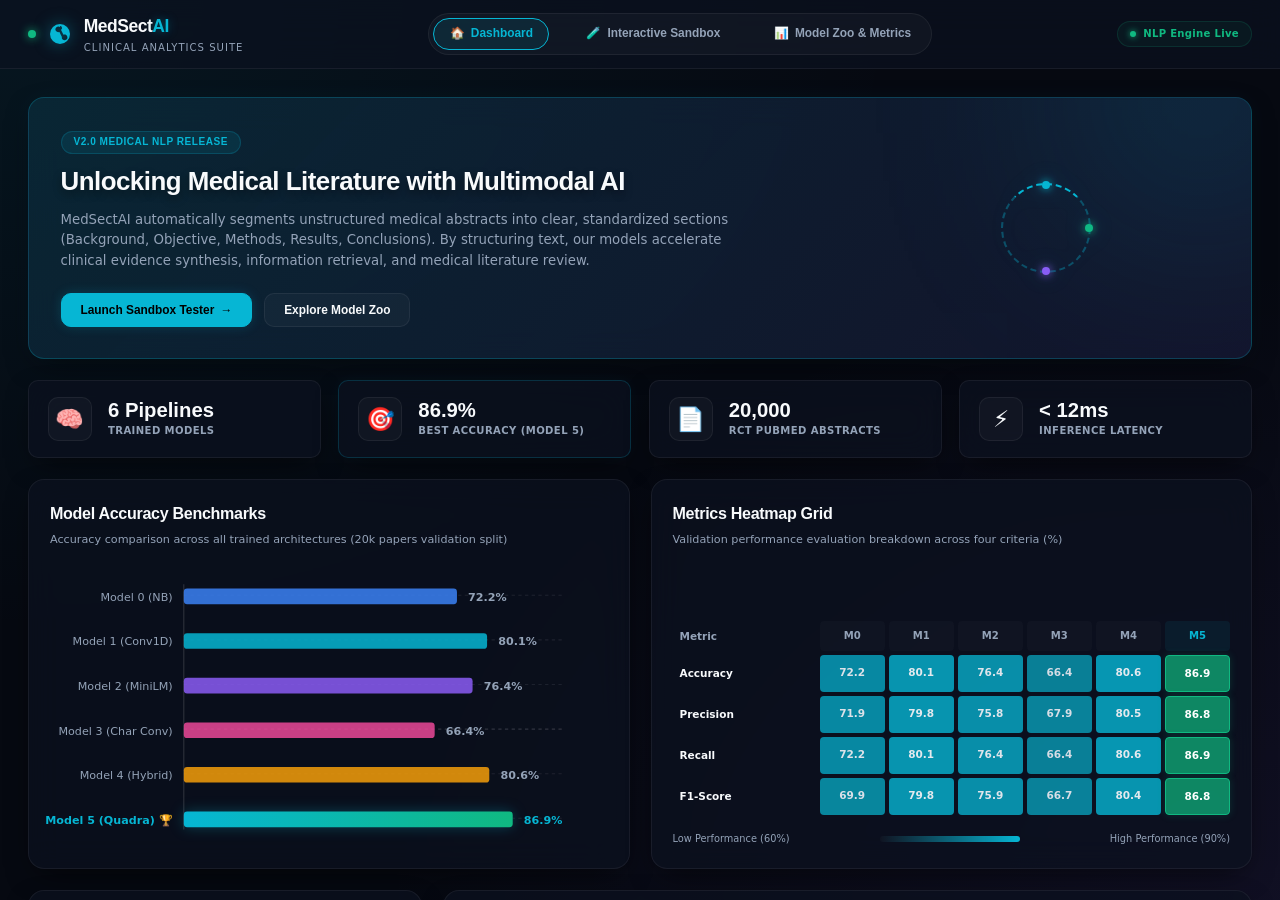
==== commit 1b58dc7c: "Fix CSS path in frontend" ====
--- a/frontend/index.html
+++ b/frontend/index.html
@@ -8,7 +8,7 @@
   <link rel="preconnect" href="https://fonts.googleapis.com" />
   <link rel="preconnect" href="https://fonts.gstatic.com" crossorigin />
   <link href="https://fonts.googleapis.com/css2?family=Inter:wght@300;400;500;600;700&family=Outfit:wght@300;400;500;600;700;800&display=swap" rel="stylesheet" />
-  <link rel="stylesheet" href="/static/style.css" />
+  <link rel="stylesheet" href="style.css" />
 </head>
 <body>
   
--- a/frontend/style.css
+++ b/frontend/style.css
@@ -0,0 +1,1855 @@
+/* ═══════════════════════════════════════════════
+   MedSectAI — Premium Glassmorphic Medical Theme
+   ═══════════════════════════════════════════════ */
+
+/* ── Reset & Base Styles ── */
+*, *::before, *::after {
+  box-sizing: border-box;
+  margin: 0;
+  padding: 0;
+}
+
+:root {
+  /* Colors */
+  --bg-deep:        #060911;
+  --bg-surface:     #0c1220;
+  --bg-surface-glow:#121b2f;
+  --border-light:   rgba(255, 255, 255, 0.06);
+  --border-glow:    rgba(6, 182, 212, 0.25);
+  --text-primary:   #f8fafc;
+  --text-secondary: #94a3b8;
+  --text-muted:     #475569;
+  
+  /* Brand Accents */
+  --color-primary:  #06b6d4; /* Neon Teal */
+  --color-success:  #10b981; /* Clinical Green */
+  --color-accent:   #8b5cf6; /* Royal Indigo */
+  
+  /* Clinical Labels Palette */
+  --color-bg-lbl:   #2563eb; /* BACKGROUND: Royal Blue */
+  --color-obj-lbl:  #8b5cf6; /* OBJECTIVE: Royal Indigo */
+  --color-met-lbl:  #10b981; /* METHODS: Clinical Green */
+  --color-res-lbl:  #f97316; /* RESULTS: Solar Orange */
+  --color-con-lbl:  #ef4444; /* CONCLUSIONS: Crimson Red */
+  
+  /* Shadows & Glass */
+  --glass-bg:       rgba(12, 18, 32, 0.7);
+  --glass-blur:     blur(16px);
+  --neon-glow:      0 0 20px rgba(6, 182, 212, 0.15);
+  --shadow-lg:      0 10px 30px -10px rgba(0, 0, 0, 0.7);
+  
+  /* Radii */
+  --radius-lg:      16px;
+  --radius-md:      10px;
+  --radius-sm:      6px;
+  
+  /* Transition */
+  --transition-fast: 0.2s cubic-bezier(0.16, 1, 0.3, 1);
+  --transition-normal: 0.35s cubic-bezier(0.16, 1, 0.3, 1);
+}
+
+html, body {
+  height: 100%;
+  font-family: 'Inter', system-ui, -apple-system, sans-serif;
+  background-color: var(--bg-deep);
+  background-image: 
+    radial-gradient(at 0% 0%, rgba(6, 182, 212, 0.08) 0px, transparent 50%),
+    radial-gradient(at 100% 100%, rgba(139, 92, 246, 0.08) 0px, transparent 50%);
+  background-attachment: fixed;
+  color: var(--text-primary);
+  font-size: 14px;
+  line-height: 1.6;
+  overflow-x: hidden;
+  -webkit-font-smoothing: antialiased;
+}
+
+h1, h2, h3, h4 {
+  font-family: 'Outfit', sans-serif;
+  font-weight: 600;
+  letter-spacing: -0.02em;
+}
+
+/* ── Custom Scrollbar ── */
+::-webkit-scrollbar {
+  width: 6px;
+  height: 6px;
+}
+::-webkit-scrollbar-track {
+  background: transparent;
+}
+::-webkit-scrollbar-thumb {
+  background: rgba(255, 255, 255, 0.1);
+  border-radius: 10px;
+}
+::-webkit-scrollbar-thumb:hover {
+  background: var(--color-primary);
+}
+
+/* ── Main Container Layout ── */
+.dashboard-container {
+  display: flex;
+  flex-direction: column;
+  height: 100vh;
+  overflow: hidden;
+}
+
+/* ═══════════════════ NAVBAR ═══════════════════ */
+.navbar {
+  display: flex;
+  align-items: center;
+  justify-content: space-between;
+  padding: 0.85rem 2rem;
+  background: var(--glass-bg);
+  backdrop-filter: var(--glass-blur);
+  -webkit-backdrop-filter: var(--glass-blur);
+  border-bottom: 1px solid var(--border-light);
+  z-index: 200;
+  flex-shrink: 0;
+}
+
+.nav-brand {
+  display: flex;
+  align-items: center;
+  gap: 0.85rem;
+}
+
+.brand-glow-dot {
+  width: 8px;
+  height: 8px;
+  background: var(--color-success);
+  border-radius: 50%;
+  box-shadow: 0 0 10px var(--color-success);
+  animation: pulse-glow 2s infinite;
+}
+
+.brand-logo {
+  color: var(--color-primary);
+  filter: drop-shadow(0 0 8px rgba(6, 182, 212, 0.5));
+}
+
+.brand-text {
+  display: flex;
+  flex-direction: column;
+}
+
+.brand-title {
+  font-size: 1.25rem;
+  font-weight: 800;
+  font-family: 'Outfit', sans-serif;
+  letter-spacing: -0.5px;
+  color: var(--text-primary);
+}
+
+.brand-title .highlight {
+  color: var(--color-primary);
+  text-shadow: 0 0 10px rgba(6, 182, 212, 0.4);
+}
+
+.brand-tag {
+  font-size: 0.72rem;
+  font-weight: 500;
+  color: var(--text-secondary);
+  text-transform: uppercase;
+  letter-spacing: 1px;
+}
+
+.nav-links {
+  position: relative;
+  display: flex;
+  gap: 1.5rem;
+  background: rgba(255, 255, 255, 0.03);
+  border: 1px solid var(--border-light);
+  border-radius: 30px;
+  padding: 4px;
+}
+
+.nav-tab {
+  display: inline-flex;
+  align-items: center;
+  gap: 0.45rem;
+  font-size: 0.85rem;
+  font-weight: 600;
+  font-family: 'Outfit', sans-serif;
+  color: var(--text-secondary);
+  text-decoration: none;
+  padding: 0.45rem 1.15rem;
+  border-radius: 20px;
+  transition: color var(--transition-fast);
+  z-index: 2;
+}
+
+.nav-tab:hover {
+  color: var(--text-primary);
+}
+
+.nav-tab.active {
+  color: var(--color-primary);
+}
+
+.nav-underline {
+  position: absolute;
+  bottom: 4px;
+  height: calc(100% - 8px);
+  background: rgba(6, 182, 212, 0.1);
+  border: 1px solid var(--color-primary);
+  border-radius: 20px;
+  transition: all var(--transition-normal);
+  z-index: 1;
+}
+
+.nav-status {
+  display: flex;
+  align-items: center;
+  gap: 0.5rem;
+  background: rgba(16, 185, 129, 0.06);
+  border: 1px solid rgba(16, 185, 129, 0.15);
+  border-radius: 30px;
+  padding: 4px 12px;
+}
+
+.status-indicator {
+  width: 6px;
+  height: 6px;
+  border-radius: 50%;
+  background: var(--color-success);
+  box-shadow: 0 0 6px var(--color-success);
+}
+
+.status-text {
+  font-size: 0.72rem;
+  font-weight: 600;
+  color: var(--color-success);
+  letter-spacing: 0.3px;
+}
+
+/* ── Viewport Main Wrapper ── */
+.viewport-main {
+  flex: 1;
+  overflow-y: auto;
+  position: relative;
+}
+
+.spa-view {
+  display: none;
+  opacity: 0;
+  transform: translateY(15px);
+  transition: opacity var(--transition-normal), transform var(--transition-normal);
+  padding: 2rem;
+  max-width: 1400px;
+  margin: 0 auto;
+  width: 100%;
+}
+
+.spa-view.active {
+  display: block;
+  opacity: 1;
+  transform: translateY(0);
+}
+
+/* ═══════════════════ GRID LAYOUTS ═══════════════════ */
+.view-grid {
+  display: grid;
+  grid-template-columns: repeat(12, 1fr);
+  gap: 1.5rem;
+}
+
+.col-span-full { grid-column: span 12; }
+.col-span-8   { grid-column: span 8; }
+.col-span-6   { grid-column: span 6; }
+.col-span-4   { grid-column: span 4; }
+
+/* ── Panel Cards (Dashboard Glass) ── */
+.panel-card {
+  background: var(--glass-bg);
+  backdrop-filter: var(--glass-blur);
+  -webkit-backdrop-filter: var(--glass-blur);
+  border: 1px solid var(--border-light);
+  border-radius: var(--radius-lg);
+  padding: 1.5rem;
+  box-shadow: var(--shadow-lg);
+  display: flex;
+  flex-direction: column;
+  transition: border-color var(--transition-fast), box-shadow var(--transition-fast);
+}
+
+.panel-card:hover {
+  border-color: rgba(6, 182, 212, 0.15);
+  box-shadow: 0 12px 35px -10px rgba(0, 0, 0, 0.8), 0 0 15px rgba(6, 182, 212, 0.03);
+}
+
+.panel-card-flat {
+  background: var(--glass-bg);
+  backdrop-filter: var(--glass-blur);
+  border: 1px solid var(--border-light);
+  border-radius: var(--radius-lg);
+  padding: 1.5rem;
+  box-shadow: var(--shadow-lg);
+}
+
+.panel-title {
+  font-size: 1.15rem;
+  font-weight: 600;
+  color: var(--text-primary);
+  margin-bottom: 0.25rem;
+}
+
+.panel-title-dense {
+  font-size: 1.1rem;
+  font-weight: 600;
+  color: var(--text-primary);
+}
+
+.panel-subtitle {
+  font-size: 0.8rem;
+  color: var(--text-secondary);
+  margin-bottom: 1.25rem;
+}
+
+/* ═══════════════════ TAB A: HOME DASHBOARD ═══════════════════ */
+
+/* ── Hero welcome banner ── */
+.hero-card {
+  display: flex;
+  align-items: center;
+  justify-content: space-between;
+  background: linear-gradient(135deg, rgba(6, 182, 212, 0.12) 0%, rgba(139, 92, 246, 0.08) 100%), var(--glass-bg);
+  backdrop-filter: var(--glass-blur);
+  border: 1px solid rgba(6, 182, 212, 0.25);
+  border-radius: var(--radius-lg);
+  padding: 2.25rem;
+  box-shadow: var(--shadow-lg), 0 0 25px rgba(6, 182, 212, 0.05);
+  overflow: hidden;
+  position: relative;
+}
+
+.hero-card::after {
+  content: '';
+  position: absolute;
+  width: 200px;
+  height: 200px;
+  background: var(--color-primary);
+  filter: blur(120px);
+  opacity: 0.25;
+  top: -100px;
+  right: -50px;
+  pointer-events: none;
+}
+
+.hero-content {
+  max-width: 60%;
+  z-index: 10;
+}
+
+.pill-announcement {
+  display: inline-block;
+  font-size: 0.72rem;
+  font-weight: 700;
+  font-family: 'Outfit', sans-serif;
+  color: var(--color-primary);
+  background: rgba(6, 182, 212, 0.1);
+  border: 1px solid rgba(6, 182, 212, 0.2);
+  border-radius: 30px;
+  padding: 2px 12px;
+  margin-bottom: 0.85rem;
+  text-transform: uppercase;
+  letter-spacing: 0.5px;
+}
+
+.hero-heading {
+  font-size: 1.85rem;
+  font-weight: 800;
+  line-height: 1.25;
+  margin-bottom: 0.85rem;
+  text-shadow: 0 4px 8px rgba(0,0,0,0.4);
+}
+
+.hero-subtext {
+  font-size: 0.95rem;
+  color: var(--text-secondary);
+  line-height: 1.55;
+  margin-bottom: 1.5rem;
+}
+
+.hero-actions {
+  display: flex;
+  gap: 0.85rem;
+  flex-wrap: wrap;
+}
+
+.hero-visual {
+  position: relative;
+  width: 30%;
+  height: 120px;
+  display: flex;
+  align-items: center;
+  justify-content: center;
+}
+
+.visual-dna-ring {
+  width: 90px;
+  height: 90px;
+  border: 2.5px dashed rgba(6, 182, 212, 0.35);
+  border-top-color: var(--color-primary);
+  border-radius: 50%;
+  animation: spin 12s linear infinite;
+  display: flex;
+  align-items: center;
+  justify-content: center;
+  filter: drop-shadow(0 0 10px rgba(6, 182, 212, 0.2));
+}
+
+.ring-node {
+  position: absolute;
+  width: 8px;
+  height: 8px;
+  border-radius: 50%;
+  background: var(--text-primary);
+}
+.ring-node:nth-child(1) { top: -4px; background: var(--color-primary); box-shadow: 0 0 8px var(--color-primary); }
+.ring-node:nth-child(2) { bottom: -4px; background: var(--color-accent); box-shadow: 0 0 8px var(--color-accent); }
+.ring-node:nth-child(3) { right: -4px; background: var(--color-success); box-shadow: 0 0 8px var(--color-success); }
+
+/* ── KPI Stats row ── */
+.stats-grid {
+  display: grid;
+  grid-template-columns: repeat(4, 1fr);
+  gap: 1.25rem;
+}
+
+.stat-glass-card {
+  background: var(--glass-bg);
+  backdrop-filter: var(--glass-blur);
+  border: 1px solid var(--border-light);
+  border-radius: var(--radius-md);
+  padding: 1.15rem 1.35rem;
+  box-shadow: var(--shadow-lg);
+  display: flex;
+  align-items: center;
+  gap: 1.15rem;
+  transition: all var(--transition-fast);
+}
+
+.stat-glass-card:hover {
+  transform: translateY(-2px);
+  border-color: rgba(255,255,255,0.12);
+}
+
+.stat-glass-card.glow-teal {
+  border-color: rgba(6, 182, 212, 0.2);
+  box-shadow: var(--shadow-lg), 0 0 15px rgba(6, 182, 212, 0.05);
+}
+
+.stat-icon {
+  font-size: 1.65rem;
+  width: 44px;
+  height: 44px;
+  background: rgba(255, 255, 255, 0.03);
+  border: 1px solid var(--border-light);
+  border-radius: var(--radius-md);
+  display: flex;
+  align-items: center;
+  justify-content: center;
+  flex-shrink: 0;
+}
+
+.stat-info {
+  display: flex;
+  flex-direction: column;
+  gap: 2px;
+}
+
+.stat-val {
+  font-size: 1.45rem;
+  font-weight: 700;
+  font-family: 'Outfit', sans-serif;
+  color: var(--text-primary);
+  line-height: 1.1;
+}
+
+.stat-lbl {
+  font-size: 0.72rem;
+  font-weight: 600;
+  color: var(--text-secondary);
+  text-transform: uppercase;
+  letter-spacing: 0.4px;
+}
+
+/* ── Custom responsive SVG Bar Chart ── */
+.chart-wrapper {
+  margin-top: auto;
+  padding-top: 0.5rem;
+}
+
+.responsive-svg {
+  width: 100%;
+  height: auto;
+  overflow: visible;
+}
+
+.chart-axis-text {
+  fill: var(--text-secondary);
+  font-size: 10px;
+  font-weight: 500;
+}
+
+.chart-val-text {
+  fill: var(--text-secondary);
+  font-size: 10px;
+  font-weight: 600;
+}
+
+.chart-axis-text.gold-text {
+  fill: var(--color-primary);
+  font-weight: 700;
+}
+
+.chart-val-text.bold-text {
+  fill: var(--color-primary);
+  font-weight: 700;
+}
+
+.chart-bar-glow {
+  filter: drop-shadow(0 0 6px rgba(6, 182, 212, 0.3));
+  animation: shine 3s infinite alternate;
+}
+
+/* ── Heatmap Grid CSS ── */
+.heatmap-container {
+  display: flex;
+  flex-direction: column;
+  gap: 4px;
+  margin-top: auto;
+}
+
+.heatmap-header-row, .heatmap-row {
+  display: grid;
+  grid-template-columns: 2.2fr repeat(6, 1fr);
+  gap: 4px;
+}
+
+.heatmap-corner {
+  font-size: 0.75rem;
+  font-weight: 600;
+  color: var(--text-secondary);
+  padding: 0.5rem;
+  display: flex;
+  align-items: center;
+}
+
+.heatmap-col-hdr {
+  font-size: 0.72rem;
+  font-weight: 700;
+  color: var(--text-secondary);
+  text-align: center;
+  padding: 0.5rem 0.25rem;
+  background: rgba(255,255,255,0.02);
+  border-radius: 4px;
+}
+
+.heatmap-col-hdr.S-tier {
+  color: var(--color-primary);
+  background: rgba(6, 182, 212, 0.08);
+}
+
+.heatmap-row-lbl {
+  font-size: 0.75rem;
+  font-weight: 600;
+  color: var(--text-primary);
+  padding: 0.65rem 0.5rem;
+  display: flex;
+  align-items: center;
+}
+
+.heatmap-cell {
+  padding: 0.65rem 0.25rem;
+  font-size: 0.75rem;
+  font-weight: 600;
+  text-align: center;
+  border-radius: 4px;
+  /* Dynamically mix color in CSS based on custom property */
+  background: color-mix(in srgb, var(--color-primary) calc(var(--intensity) * 100%), rgba(255,255,255,0.02));
+  color: color-mix(in srgb, var(--text-primary) calc(var(--intensity) * 100%), var(--text-secondary));
+  transition: transform var(--transition-fast);
+}
+
+.heatmap-cell:hover {
+  transform: scale(1.06);
+  z-index: 10;
+  box-shadow: 0 0 10px rgba(6, 182, 212, 0.2);
+}
+
+.heatmap-cell.best-cell {
+  background: color-mix(in srgb, var(--color-success) 70%, transparent);
+  color: #ffffff;
+  border: 1px solid var(--color-success);
+  box-shadow: 0 0 8px rgba(16, 185, 129, 0.2);
+}
+
+.heatmap-legend {
+  display: flex;
+  justify-content: space-between;
+  align-items: center;
+  margin-top: 1.15rem;
+}
+
+.heatmap-legend span {
+  font-size: 0.7rem;
+  color: var(--text-secondary);
+}
+
+.heatmap-gradient-bar {
+  flex: 1;
+  max-width: 140px;
+  height: 6px;
+  border-radius: 10px;
+  background: linear-gradient(90deg, rgba(255,255,255,0.02) 0%, var(--color-primary) 100%);
+  margin: 0 0.75rem;
+}
+
+/* ── Strength items list ── */
+.strength-list {
+  display: flex;
+  flex-direction: column;
+  gap: 0.85rem;
+}
+
+.strength-item {
+  background: rgba(255, 255, 255, 0.02);
+  border: 1px solid var(--border-light);
+  border-radius: var(--radius-md);
+  padding: 0.85rem;
+  display: flex;
+  flex-direction: column;
+  gap: 4px;
+}
+
+.strength-item-header {
+  display: flex;
+  align-items: center;
+  justify-content: space-between;
+}
+
+.strength-best {
+  font-size: 0.75rem;
+  font-weight: 700;
+  color: var(--color-primary);
+  font-family: 'Outfit', sans-serif;
+}
+
+.strength-desc {
+  font-size: 0.75rem;
+  color: var(--text-secondary);
+  line-height: 1.4;
+}
+
+/* ── Custom Quadra Flow Pipeline Diagram ── */
+.pipeline-flow {
+  display: flex;
+  align-items: center;
+  justify-content: space-between;
+  margin-top: auto;
+  padding: 0.5rem 0;
+  gap: 0.25rem;
+}
+
+.flow-column {
+  display: flex;
+  flex-direction: column;
+  gap: 0.65rem;
+  width: 28%;
+}
+
+.flow-column.center-align {
+  align-items: center;
+  width: 32%;
+}
+
+.pipeline-node {
+  background: rgba(255, 255, 255, 0.02);
+  border: 1px solid var(--border-light);
+  border-radius: var(--radius-md);
+  padding: 0.5rem 0.65rem;
+  display: flex;
+  flex-direction: column;
+  gap: 2px;
+  position: relative;
+  transition: all var(--transition-fast);
+  cursor: help;
+}
+
+.pipeline-node:hover {
+  background: rgba(255, 255, 255, 0.04);
+  border-color: rgba(6, 182, 212, 0.2);
+}
+
+.node-tag {
+  font-size: 0.58rem;
+  font-weight: 700;
+  text-transform: uppercase;
+  letter-spacing: 0.5px;
+  color: var(--text-secondary);
+}
+
+.node-tag.accent { color: var(--color-primary); }
+.node-tag.gold   { color: var(--color-success); }
+
+.node-title {
+  font-size: 0.75rem;
+  font-weight: 700;
+  color: var(--text-primary);
+}
+
+.node-details {
+  font-size: 0.65rem;
+  color: var(--text-secondary);
+}
+
+.flow-connectors {
+  width: 6%;
+  height: 220px;
+  position: relative;
+}
+
+.flow-lines {
+  width: 100%;
+  height: 100%;
+  overflow: visible;
+}
+
+.flow-lines path {
+  stroke-dasharray: 4;
+  animation: dash-flow 8s linear infinite;
+}
+
+.node-fusion {
+  border: 1.5px solid var(--color-primary);
+  background: rgba(6, 182, 212, 0.04);
+  box-shadow: 0 0 10px rgba(6, 182, 212, 0.1);
+  text-align: center;
+  width: 100%;
+}
+
+.flow-small-line {
+  width: 1.5px;
+  height: 12px;
+  background: var(--border-light);
+}
+
+.node-dense {
+  text-align: center;
+  width: 100%;
+}
+
+.node-output {
+  border: 1.5px solid var(--color-success);
+  background: rgba(16, 185, 129, 0.04);
+  box-shadow: 0 0 10px rgba(16, 185, 129, 0.1);
+  width: 100%;
+}
+
+/* ═══════════════════ TAB B: INTERACTIVE SANDBOX ═══════════════════ */
+.sandbox-layout {
+  display: grid;
+  grid-template-columns: 1.2fr 1fr;
+  gap: 1.5rem;
+  height: calc(100vh - 80px); /* Fill space perfectly */
+  overflow: hidden;
+  padding: 0;
+  max-width: 100%;
+}
+
+.sandbox-input-panel,
+.sandbox-results-panel {
+  display: flex;
+  flex-direction: column;
+  height: 100%;
+  overflow-y: auto;
+  padding-bottom: 2rem;
+}
+
+/* ── Flat layout card overrides ── */
+.panel-header-action {
+  display: flex;
+  align-items: center;
+  justify-content: space-between;
+  margin-bottom: 1.15rem;
+  gap: 1rem;
+}
+
+.toggle-container {
+  display: flex;
+  align-items: center;
+  gap: 0.65rem;
+}
+
+.toggle-lbl {
+  font-size: 0.8rem;
+  font-weight: 600;
+  color: var(--text-secondary);
+}
+
+/* Switch styled */
+.toggle-switch {
+  position: relative;
+  display: inline-block;
+  width: 38px;
+  height: 20px;
+}
+
+.toggle-switch input {
+  opacity: 0;
+  width: 0;
+  height: 0;
+}
+
+.toggle-slider {
+  position: absolute;
+  cursor: pointer;
+  inset: 0;
+  background-color: rgba(255,255,255,0.06);
+  border: 1px solid var(--border-light);
+  border-radius: 20px;
+  transition: .3s cubic-bezier(0.16, 1, 0.3, 1);
+}
+
+.toggle-slider:before {
+  position: absolute;
+  content: "";
+  height: 12px;
+  width: 12px;
+  left: 3px;
+  bottom: 3px;
+  background-color: var(--text-secondary);
+  border-radius: 50%;
+  transition: .3s cubic-bezier(0.16, 1, 0.3, 1);
+}
+
+.toggle-switch input:checked + .toggle-slider {
+  background-color: rgba(6, 182, 212, 0.15);
+  border-color: var(--color-primary);
+}
+
+.toggle-switch input:checked + .toggle-slider:before {
+  transform: translateX(18px);
+  background-color: var(--color-primary);
+  box-shadow: 0 0 6px var(--color-primary);
+}
+
+/* ── Abstract load tabs ── */
+.abstract-tabs {
+  display: flex;
+  align-items: center;
+  gap: 0.45rem;
+  flex-wrap: wrap;
+  margin-bottom: 0.85rem;
+}
+
+.tabs-label {
+  font-size: 0.72rem;
+  font-weight: 600;
+  color: var(--text-muted);
+  text-transform: uppercase;
+  letter-spacing: 0.5px;
+}
+
+.abstract-tab-btn {
+  background: rgba(255, 255, 255, 0.02);
+  border: 1px solid var(--border-light);
+  color: var(--text-secondary);
+  font-family: inherit;
+  font-size: 0.78rem;
+  font-weight: 550;
+  padding: 4px 12px;
+  border-radius: 30px;
+  cursor: pointer;
+  transition: all var(--transition-fast);
+}
+
+.abstract-tab-btn:hover {
+  border-color: var(--color-primary);
+  color: var(--text-primary);
+}
+
+.abstract-tab-btn.active {
+  border-color: var(--color-primary);
+  color: var(--color-primary);
+  background: rgba(6, 182, 212, 0.08);
+}
+
+/* ── Textarea Editor ── */
+.editor-box {
+  position: relative;
+  background: var(--bg-deep);
+  border: 1px solid var(--border-light);
+  border-radius: var(--radius-md);
+  padding: 0.85rem;
+  transition: border-color var(--transition-fast), box-shadow var(--transition-fast);
+  margin-bottom: 1.25rem;
+}
+
+.editor-box:focus-within {
+  border-color: var(--color-primary);
+  box-shadow: 0 0 15px rgba(6, 182, 212, 0.08);
+}
+
+.sleek-textarea {
+  width: 100%;
+  height: 180px;
+  background: transparent;
+  border: none;
+  resize: none;
+  color: var(--text-primary);
+  font-family: inherit;
+  font-size: 0.9rem;
+  line-height: 1.6;
+}
+
+.sleek-textarea:focus {
+  outline: none;
+}
+
+.textarea-indicators {
+  display: flex;
+  align-items: center;
+  justify-content: space-between;
+  border-top: 1px solid rgba(255,255,255,0.03);
+  padding-top: 0.5rem;
+  margin-top: 0.5rem;
+}
+
+.textarea-count {
+  font-size: 0.72rem;
+  color: var(--text-secondary);
+}
+
+.textarea-clear {
+  background: transparent;
+  border: none;
+  color: var(--text-secondary);
+  font-size: 0.75rem;
+  cursor: pointer;
+}
+
+.textarea-clear:hover {
+  color: var(--color-primary);
+}
+
+/* ── Visual Model Selector cards ── */
+.model-select-wrapper {
+  margin-bottom: 1.25rem;
+  animation: slideDown var(--transition-normal);
+}
+
+.model-select-lbl {
+  font-size: 0.72rem;
+  font-weight: 600;
+  color: var(--text-muted);
+  text-transform: uppercase;
+  letter-spacing: 0.8px;
+  margin-bottom: 0.5rem;
+}
+
+.model-grid-dense {
+  display: grid;
+  grid-template-columns: repeat(3, 1fr);
+  gap: 0.65rem;
+}
+
+.model-select-card {
+  display: block;
+  background: rgba(255, 255, 255, 0.02);
+  border: 1px solid var(--border-light);
+  border-radius: var(--radius-md);
+  padding: 0.65rem;
+  cursor: pointer;
+  transition: all var(--transition-fast);
+}
+
+.model-select-card:hover {
+  background: rgba(255, 255, 255, 0.04);
+  border-color: rgba(255,255,255,0.12);
+}
+
+.model-select-card.selected {
+  border-color: var(--color-primary);
+  background: rgba(6, 182, 212, 0.08);
+}
+
+.model-card-info {
+  display: flex;
+  flex-direction: column;
+  gap: 2px;
+}
+
+.model-card-row {
+  display: flex;
+  align-items: center;
+  justify-content: space-between;
+  gap: 4px;
+}
+
+.model-card-name {
+  font-size: 0.78rem;
+  font-weight: 700;
+  color: var(--text-primary);
+}
+
+.model-card-desc {
+  font-size: 0.67rem;
+  color: var(--text-secondary);
+  white-space: nowrap;
+  overflow: hidden;
+  text-overflow: ellipsis;
+}
+
+.model-card-acc {
+  font-size: 0.7rem;
+  font-weight: 600;
+  color: var(--color-primary);
+  margin-top: 2px;
+}
+
+/* Badges */
+.badge {
+  font-size: 0.55rem;
+  font-weight: 700;
+  letter-spacing: 0.4px;
+  padding: 1px 4px;
+  border-radius: 3px;
+  text-transform: uppercase;
+}
+
+.badge-mock { background: rgba(245,158,11,0.15); color: #f59e0b; border: 0.5px solid rgba(245,158,11,0.3); }
+.badge-live { background: rgba(16,185,129,0.15); color: #10b981; border: 0.5px solid rgba(16,185,129,0.3); }
+
+/* Buttons */
+.action-buttons-row {
+  display: flex;
+  gap: 0.85rem;
+}
+
+.btn {
+  display: inline-flex;
+  align-items: center;
+  justify-content: center;
+  gap: 0.45rem;
+  font-family: 'Outfit', sans-serif;
+  font-size: 0.85rem;
+  font-weight: 600;
+  border-radius: var(--radius-md);
+  padding: 0.65rem 1.35rem;
+  cursor: pointer;
+  border: 1px solid transparent;
+  transition: all var(--transition-fast);
+}
+
+.btn-expanded {
+  flex: 1;
+}
+
+.btn-primary {
+  background: var(--color-primary);
+  color: #000000;
+  border-color: var(--color-primary);
+}
+
+.btn-primary:hover {
+  background: #22d3ee;
+  box-shadow: 0 0 15px rgba(6, 182, 212, 0.4);
+}
+
+.btn-glow-active {
+  box-shadow: 0 0 12px rgba(6, 182, 212, 0.2);
+}
+
+.btn-secondary {
+  background: rgba(255, 255, 255, 0.03);
+  color: var(--text-primary);
+  border-color: var(--border-light);
+}
+
+.btn-secondary:hover {
+  background: rgba(255, 255, 255, 0.06);
+  border-color: rgba(255, 255, 255, 0.15);
+}
+
+.btn-arrow {
+  transition: transform var(--transition-fast);
+}
+.btn-primary:hover .btn-arrow {
+  transform: translateX(4px);
+}
+
+/* ── Sandbox Results visualization ── */
+.sandbox-results-panel {
+  padding-left: 1rem;
+}
+
+/* Empty State */
+.results-empty-state {
+  flex: 1;
+  display: flex;
+  flex-direction: column;
+  align-items: center;
+  justify-content: center;
+  text-align: center;
+  padding: 3rem;
+  border: 1px dashed var(--border-light);
+  border-radius: var(--radius-lg);
+  background: rgba(255, 255, 255, 0.01);
+}
+
+.empty-glow-icon {
+  font-size: 2.25rem;
+  margin-bottom: 1rem;
+  animation: float 4s ease-in-out infinite;
+}
+
+.results-empty-state h4 {
+  font-size: 1.1rem;
+  margin-bottom: 0.5rem;
+  color: var(--text-primary);
+}
+
+.results-empty-state p {
+  font-size: 0.82rem;
+  color: var(--text-secondary);
+  max-width: 250px;
+  line-height: 1.5;
+}
+
+/* Active State layout */
+.results-active-state {
+  flex: 1;
+  display: flex;
+  flex-direction: column;
+  animation: fadeIn var(--transition-normal);
+}
+
+.results-view-header {
+  display: flex;
+  align-items: center;
+  justify-content: space-between;
+  border-bottom: 1px solid var(--border-light);
+  padding-bottom: 0.75rem;
+  margin-bottom: 1.25rem;
+}
+
+.results-badge-active {
+  font-size: 1rem;
+  font-weight: 700;
+  font-family: 'Outfit', sans-serif;
+  color: var(--color-primary);
+}
+
+.results-stats-meta {
+  font-size: 0.72rem;
+  color: var(--text-secondary);
+}
+
+/* ── Paragraph highlighted wrapper ── */
+.highlighted-text-block {
+  background: rgba(255,255,255,0.01);
+  border: 1px solid var(--border-light);
+  border-radius: var(--radius-md);
+  padding: 1.15rem;
+  margin-bottom: 1.5rem;
+}
+
+.highlight-block-title {
+  font-size: 0.78rem;
+  font-weight: 700;
+  text-transform: uppercase;
+  letter-spacing: 0.6px;
+  color: var(--text-muted);
+  margin-bottom: 0.75rem;
+}
+
+.highlighted-paragraph {
+  font-size: 0.95rem;
+  line-height: 1.8;
+  color: var(--text-primary);
+}
+
+/* Glow pill wrappers */
+.highlight-word-pill {
+  padding: 2px 4px;
+  border-radius: 4px;
+  background: color-mix(in srgb, var(--pill-color) 12%, transparent);
+  border-bottom: 2px solid var(--pill-color);
+  cursor: help;
+  transition: all var(--transition-fast);
+  display: inline;
+}
+
+.highlight-word-pill:hover {
+  background: color-mix(in srgb, var(--pill-color) 20%, transparent);
+  box-shadow: 0 2px 8px color-mix(in srgb, var(--pill-color) 25%, transparent);
+}
+
+/* ── Sentence Accordion Detailed breakdown ── */
+.predictions-accordion {
+  display: flex;
+  flex-direction: column;
+}
+
+.accordion-list {
+  display: flex;
+  flex-direction: column;
+  gap: 0.75rem;
+}
+
+.sentence-detail-row {
+  border: 1px solid var(--border-light);
+  border-radius: var(--radius-md);
+  background: rgba(255, 255, 255, 0.02);
+  overflow: hidden;
+  transition: border-color var(--transition-fast);
+}
+
+.sentence-detail-row:hover {
+  border-color: rgba(255,255,255,0.12);
+}
+
+.s-detail-header {
+  display: flex;
+  align-items: center;
+  padding: 0.85rem 1rem;
+  cursor: pointer;
+  gap: 0.85rem;
+}
+
+.s-detail-num {
+  font-size: 0.78rem;
+  font-weight: 700;
+  color: var(--text-muted);
+  width: 14px;
+  flex-shrink: 0;
+}
+
+.s-detail-txt {
+  flex: 1;
+  font-size: 0.85rem;
+  color: var(--text-primary);
+  white-space: nowrap;
+  overflow: hidden;
+  text-overflow: ellipsis;
+}
+
+.sentence-detail-row.active .s-detail-txt {
+  white-space: normal;
+}
+
+.s-detail-body {
+  max-height: 0;
+  padding: 0 1rem;
+  background: rgba(0, 0, 0, 0.15);
+  border-top: 0px solid transparent;
+  transition: all var(--transition-normal);
+  overflow: hidden;
+}
+
+.sentence-detail-row.active .s-detail-body {
+  max-height: 100px;
+  padding: 0.85rem 1rem;
+  border-top: 1px solid var(--border-light);
+}
+
+.label-badge {
+  display: inline-block;
+  font-size: 0.65rem;
+  font-weight: 700;
+  letter-spacing: 0.5px;
+  text-transform: uppercase;
+  padding: 2px 8px;
+  border-radius: 4px;
+  background: color-mix(in srgb, var(--badge-color) 12%, transparent);
+  color: var(--badge-color);
+  border: 1px solid color-mix(in srgb, var(--badge-color) 30%, transparent);
+  flex-shrink: 0;
+}
+
+.meter-stat-row {
+  display: flex;
+  justify-content: space-between;
+  font-size: 0.75rem;
+  margin-bottom: 4px;
+}
+
+.meter-lbl {
+  color: var(--text-secondary);
+}
+
+.meter-val-pct {
+  font-weight: 700;
+}
+
+.meter-bar-container {
+  height: 6px;
+  background: rgba(255, 255, 255, 0.04);
+  border-radius: 10px;
+  overflow: hidden;
+  margin-bottom: 0.5rem;
+}
+
+.meter-bar-fill {
+  height: 100%;
+  border-radius: 10px;
+  transition: width 0.6s cubic-bezier(0.16, 1, 0.3, 1);
+}
+
+.class-mapping-indicator {
+  font-size: 0.68rem;
+  color: var(--text-muted);
+}
+
+/* ── Comparison Side by side Table ── */
+.consensus-banner {
+  display: flex;
+  flex-direction: column;
+  gap: 6px;
+  background: rgba(255, 255, 255, 0.02);
+  border: 1px solid var(--border-light);
+  border-radius: var(--radius-md);
+  padding: 0.85rem;
+  margin-bottom: 1.15rem;
+}
+
+.consensus-gauge {
+  height: 5px;
+  background: rgba(255, 255, 255, 0.04);
+  border-radius: 10px;
+  overflow: hidden;
+}
+
+.gauge-value {
+  height: 100%;
+  border-radius: 10px;
+  transition: width 0.6s cubic-bezier(0.16, 1, 0.3, 1);
+}
+
+.consensus-lbl {
+  font-size: 0.75rem;
+  color: var(--text-secondary);
+}
+
+.comparison-scroll-box {
+  border: 1px solid var(--border-light);
+  border-radius: var(--radius-md);
+  overflow: auto;
+  max-height: 480px;
+}
+
+.comparison-table {
+  width: 100%;
+  border-collapse: collapse;
+  text-align: left;
+}
+
+.comparison-table th {
+  background: var(--bg-surface-glow);
+  padding: 0.65rem 0.85rem;
+  font-size: 0.75rem;
+  font-weight: 700;
+  color: var(--text-secondary);
+  border-bottom: 1px solid var(--border-light);
+  position: sticky;
+  top: 0;
+  z-index: 10;
+  white-space: nowrap;
+}
+
+.tbl-hdr-group {
+  display: flex;
+  align-items: center;
+  gap: 6px;
+}
+
+.tbl-hdr-name {
+  font-family: 'Outfit', sans-serif;
+  color: var(--text-primary);
+}
+
+.comparison-table td {
+  padding: 0.75rem 0.85rem;
+  border-bottom: 1px solid var(--border-light);
+  vertical-align: middle;
+}
+
+.comparison-table tr:last-child td {
+  border-bottom: none;
+}
+
+.td-sentence {
+  min-width: 240px;
+  max-width: 320px;
+}
+
+.td-sentence-content {
+  display: flex;
+  gap: 0.65rem;
+  align-items: flex-start;
+}
+
+.sentence-index-badge {
+  font-size: 0.65rem;
+  font-weight: 700;
+  color: var(--text-muted);
+  background: rgba(255,255,255,0.03);
+  width: 18px;
+  height: 18px;
+  border-radius: 50%;
+  display: inline-flex;
+  align-items: center;
+  justify-content: center;
+  flex-shrink: 0;
+}
+
+.td-sentence p {
+  font-size: 0.78rem;
+  line-height: 1.45;
+  color: var(--text-secondary);
+}
+
+.td-model-pred {
+  min-width: 110px;
+}
+
+.tbl-pred-cell {
+  display: flex;
+  flex-direction: column;
+  gap: 2px;
+  padding-left: 4px;
+  border-left: 2.5px solid var(--cell-color);
+}
+
+.label-badge-tbl {
+  font-size: 0.62rem;
+  font-weight: 800;
+  color: var(--badge-color);
+}
+
+.tbl-conf-badge {
+  font-size: 0.68rem;
+  font-weight: 500;
+  color: var(--text-muted);
+}
+
+/* Consensus Highlights */
+.comparison-table tr.row-consensus {
+  background: rgba(16, 185, 129, 0.01);
+}
+.comparison-table tr.row-conflict {
+  background: rgba(245, 158, 11, 0.01);
+}
+
+/* Spinner custom design */
+.sandbox-loader {
+  flex: 1;
+  display: flex;
+  flex-direction: column;
+  align-items: center;
+  justify-content: center;
+  gap: 1.15rem;
+  padding: 5rem 0;
+}
+
+.dna-spinner {
+  width: 50px;
+  height: 20px;
+  position: relative;
+}
+
+.dna-spinner .dot1, .dna-spinner .dot2 {
+  width: 12px;
+  height: 12px;
+  border-radius: 50%;
+  background-color: var(--color-primary);
+  position: absolute;
+  top: 4px;
+  box-shadow: 0 0 10px var(--color-primary);
+}
+
+.dna-spinner .dot1 {
+  left: 4px;
+  animation: dna-bounce-left 1.2s infinite ease-in-out;
+}
+
+.dna-spinner .dot2 {
+  right: 4px;
+  background-color: var(--color-accent);
+  box-shadow: 0 0 10px var(--color-accent);
+  animation: dna-bounce-right 1.2s infinite ease-in-out;
+}
+
+.loader-txt {
+  font-size: 0.8rem;
+  font-weight: 600;
+  color: var(--text-secondary);
+  letter-spacing: 0.4px;
+  animation: breathe 2s infinite alternate;
+}
+
+/* ═══════════════════ TAB C: MODEL ZOO ═══════════════════ */
+.zoo-layout {
+  display: grid;
+  grid-template-columns: repeat(12, 1fr);
+  gap: 1.5rem;
+}
+
+.zoo-header {
+  margin-bottom: 0.5rem;
+}
+
+.zoo-title {
+  font-size: 1.65rem;
+  font-weight: 800;
+  margin-bottom: 0.25rem;
+}
+
+.zoo-subtitle {
+  font-size: 0.85rem;
+  color: var(--text-secondary);
+}
+
+.zoo-cards-list {
+  display: flex;
+  flex-direction: column;
+  gap: 1rem;
+}
+
+.zoo-accordion-card {
+  background: var(--glass-bg);
+  backdrop-filter: var(--glass-blur);
+  border: 1px solid var(--border-light);
+  border-radius: var(--radius-lg);
+  overflow: hidden;
+  box-shadow: var(--shadow-lg);
+  transition: border-color var(--transition-fast);
+}
+
+.zoo-accordion-card:hover {
+  border-color: rgba(255,255,255,0.12);
+}
+
+.zoo-card-header {
+  display: flex;
+  align-items: center;
+  justify-content: space-between;
+  padding: 1.15rem 1.5rem;
+  cursor: pointer;
+  background: rgba(255,255,255,0.01);
+  transition: background var(--transition-fast);
+}
+
+.zoo-card-header:hover {
+  background: rgba(255,255,255,0.03);
+}
+
+.zoo-card-title-group {
+  display: flex;
+  align-items: center;
+  gap: 1.15rem;
+}
+
+.zoo-card-avatar {
+  width: 32px;
+  height: 32px;
+  background: rgba(6, 182, 212, 0.08);
+  border: 1.5px solid var(--color-primary);
+  color: var(--color-primary);
+  font-size: 0.85rem;
+  font-weight: 700;
+  border-radius: 50%;
+  display: flex;
+  align-items: center;
+  justify-content: center;
+}
+
+.zoo-accordion-card:nth-child(6) .zoo-card-avatar {
+  background: rgba(16, 185, 129, 0.08);
+  border-color: var(--color-success);
+  color: var(--color-success);
+}
+
+.zoo-card-name {
+  font-size: 1.1rem;
+  font-weight: 700;
+  color: var(--text-primary);
+  line-height: 1.2;
+}
+
+.zoo-card-arch-lbl {
+  font-size: 0.72rem;
+  color: var(--text-secondary);
+}
+
+.zoo-card-stats-trigger {
+  display: flex;
+  align-items: center;
+  gap: 1.15rem;
+}
+
+.zoo-stat-badge {
+  font-size: 0.8rem;
+  color: var(--text-secondary);
+  background: rgba(255,255,255,0.03);
+  border: 1px solid var(--border-light);
+  padding: 2px 10px;
+  border-radius: 30px;
+}
+
+.zoo-stat-badge strong {
+  color: var(--color-primary);
+}
+
+.zoo-accordion-card:nth-child(6) .zoo-stat-badge strong {
+  color: var(--color-success);
+}
+
+.zoo-chevron {
+  font-size: 0.72rem;
+  color: var(--text-muted);
+  transition: transform var(--transition-normal);
+}
+
+.zoo-accordion-card.expanded .zoo-chevron {
+  transform: rotate(180deg);
+}
+
+/* Details slide expanded */
+.zoo-card-details {
+  max-height: 0;
+  overflow: hidden;
+  transition: max-height var(--transition-normal);
+  background: rgba(0, 0, 0, 0.15);
+  border-top: 0px solid transparent;
+}
+
+.zoo-accordion-card.expanded .zoo-card-details {
+  max-height: 600px;
+  border-top: 1px solid var(--border-light);
+}
+
+.details-grid {
+  display: grid;
+  grid-template-columns: 1fr 1fr;
+  gap: 2rem;
+  padding: 1.5rem;
+}
+
+.details-left, .details-right {
+  display: flex;
+  flex-direction: column;
+}
+
+.details-section-title {
+  font-size: 0.8rem;
+  font-weight: 700;
+  text-transform: uppercase;
+  letter-spacing: 0.6px;
+  color: var(--text-muted);
+  margin-bottom: 0.5rem;
+}
+
+.details-desc-text {
+  font-size: 0.85rem;
+  color: var(--text-secondary);
+  line-height: 1.5;
+}
+
+.details-params-table {
+  display: flex;
+  flex-direction: column;
+  gap: 4px;
+}
+
+.param-row {
+  display: flex;
+  justify-content: space-between;
+  padding: 0.35rem 0;
+  border-bottom: 1px solid rgba(255,255,255,0.02);
+  font-size: 0.78rem;
+}
+
+.param-row:last-child {
+  border-bottom: none;
+}
+
+.param-lbl {
+  color: var(--text-secondary);
+  font-weight: 550;
+}
+
+.param-val {
+  color: var(--text-primary);
+  font-weight: 600;
+}
+
+.param-val.accent-val { color: var(--color-primary); }
+.param-val.code-val { font-family: monospace; font-size: 0.72rem; color: var(--text-muted); }
+
+.metrics-table-mini {
+  width: 100%;
+  border-collapse: collapse;
+  margin-top: 0.5rem;
+  font-size: 0.78rem;
+}
+
+.metrics-table-mini th {
+  background: rgba(255,255,255,0.02);
+  border: 1px solid var(--border-light);
+  padding: 4px 8px;
+  font-weight: 700;
+  color: var(--text-secondary);
+}
+
+.metrics-table-mini td {
+  border: 1px solid var(--border-light);
+  padding: 4px 8px;
+}
+
+/* SVG Line graphs */
+.svg-graph-box {
+  margin-top: auto;
+  border: 1px solid var(--border-light);
+  border-radius: var(--radius-md);
+  background: var(--bg-deep);
+  padding: 0.85rem;
+}
+
+.graph-svg {
+  width: 100%;
+  height: auto;
+  overflow: visible;
+}
+
+.graph-lbl {
+  fill: var(--text-muted);
+  font-size: 8px;
+  font-weight: 600;
+}
+
+/* ═══════════════════ KEYFRAMES & MICRO ANIMATIONS ═══════════════════ */
+@keyframes spin {
+  to { transform: rotate(360deg); }
+}
+
+@keyframes pulse-glow {
+  0%, 100% { transform: scale(1); opacity: 1; box-shadow: 0 0 10px var(--color-success); }
+  50% { transform: scale(1.15); opacity: 0.8; box-shadow: 0 0 18px var(--color-success); }
+}
+
+@keyframes dash-flow {
+  to { stroke-dashoffset: -40; }
+}
+
+@keyframes dna-bounce-left {
+  0%, 100% { transform: translateX(0) scale(1); opacity: 1; }
+  50% { transform: translateX(32px) scale(0.8); opacity: 0.5; }
+}
+
+@keyframes dna-bounce-right {
+  0%, 100% { transform: translateX(0) scale(0.8); opacity: 0.5; }
+  50% { transform: translateX(-32px) scale(1.15); opacity: 1; }
+}
+
+@keyframes float {
+  0%, 100% { transform: translateY(0); }
+  50% { transform: translateY(-6px); }
+}
+
+@keyframes breathe {
+  from { opacity: 0.8; }
+  to { opacity: 0.4; }
+}
+
+@keyframes fadeIn {
+  from { opacity: 0; }
+  to { opacity: 1; }
+}
+
+@keyframes slideDown {
+  from { opacity: 0; transform: translateY(-10px); }
+  to { opacity: 1; transform: translateY(0); }
+}
+
+@keyframes shine {
+  from { opacity: 0.8; filter: drop-shadow(0 0 4px rgba(6, 182, 212, 0.2)); }
+  to { opacity: 1; filter: drop-shadow(0 0 10px rgba(6, 182, 212, 0.4)); }
+}
+
+/* ═══════════════════ RESPONSIVE OVERRIDES ═══════════════════ */
+@media (max-width: 1024px) {
+  .sandbox-layout {
+    grid-template-columns: 1fr;
+    height: auto;
+    overflow: visible;
+  }
+  .sandbox-input-panel,
+  .sandbox-results-panel {
+    height: auto;
+    overflow: visible;
+  }
+  .sandbox-results-panel {
+    padding-left: 0;
+    margin-top: 1.5rem;
+  }
+}
+
+@media (max-width: 768px) {
+  .navbar {
+    padding: 0.85rem 1rem;
+  }
+  .nav-links {
+    gap: 0.5rem;
+  }
+  .nav-tab {
+    padding: 0.45rem 0.65rem;
+    font-size: 0.78rem;
+  }
+  .nav-status {
+    display: none;
+  }
+  
+  .col-span-6 { grid-column: span 12; }
+  .col-span-4 { grid-column: span 12; }
+  .col-span-8 { grid-column: span 12; }
+  
+  .hero-card {
+    flex-direction: column;
+    text-align: center;
+    padding: 1.5rem;
+  }
+  .hero-content {
+    max-width: 100%;
+  }
+  .hero-visual {
+    width: 100%;
+    margin-top: 1.5rem;
+  }
+  .stats-grid {
+    grid-template-columns: repeat(2, 1fr);
+  }
+  
+  .pipeline-flow {
+    flex-direction: column;
+    gap: 1.5rem;
+  }
+  .flow-column {
+    width: 100%;
+    align-items: center;
+  }
+  .flow-connectors {
+    display: none;
+  }
+  .flow-small-line {
+    display: none;
+  }
+  .model-grid-dense {
+    grid-template-columns: 1fr;
+  }
+  .details-grid {
+    grid-template-columns: 1fr;
+  }
+}
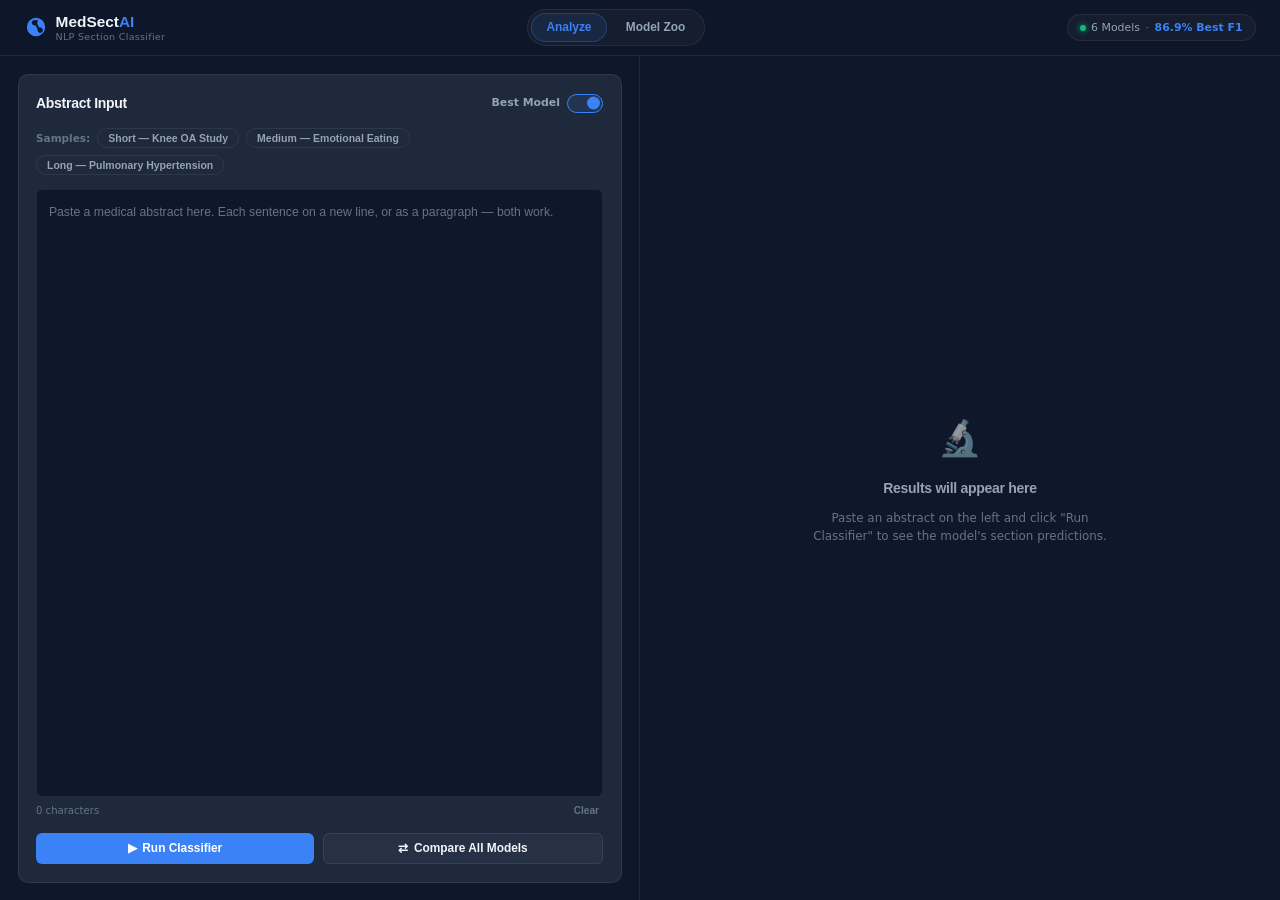
==== commit b3773b65: "Convert Jinja template to static HTML for Vercel deployment" ====
--- a/frontend/index.html
+++ b/frontend/index.html
@@ -4,7 +4,7 @@
   <meta charset="UTF-8" />
   <meta name="viewport" content="width=device-width, initial-scale=1.0" />
   <meta name="description" content="MedSectAI — Automatic medical abstract section classifier powered by NLP" />
-  <title>MedSectAI — Clinical Abstract Analytics Console</title>
+  <title>MedSectAI — Clinical Abstract Section Classifier</title>
   <link rel="preconnect" href="https://fonts.googleapis.com" />
   <link rel="preconnect" href="https://fonts.gstatic.com" crossorigin />
   <link href="https://fonts.googleapis.com/css2?family=Inter:wght@300;400;500;600;700&family=Outfit:wght@300;400;500;600;700;800&display=swap" rel="stylesheet" />
@@ -12,360 +12,57 @@
 </head>
 <body>
   
-<div class="dashboard-container">
-
-  <!-- ═══════════════════ GLOBAL NAVBAR ═══════════════════ -->
+<div class="app-shell">
+
+  <!-- ═══════════ NAVBAR ═══════════ -->
   <nav class="navbar">
     <div class="nav-brand">
-      <div class="brand-glow-dot"></div>
-      <svg class="brand-logo" viewBox="0 0 24 24" width="24" height="24">
+      <svg class="brand-logo" viewBox="0 0 24 24" width="22" height="22">
         <path fill="currentColor" d="M12,2A10,10 0 0,0 2,12A10,10 0 0,0 12,22A10,10 0 0,0 22,12A10,10 0 0,0 12,2M12,4A2,2 0 0,1 14,6C14,6.74 13.57,7.39 12.95,7.71L15.42,12.63C16.85,12.18 18.25,12.7 19,13.9C19.75,15.1 19.5,16.7 18.4,17.6C17.3,18.5 15.7,18.5 14.7,17.6C13.97,16.92 13.68,15.93 13.9,15L11.44,10.08C10.02,10.53 8.61,10.03 7.86,8.82C7.11,7.62 7.37,6.03 8.47,5.13C9.57,4.23 11.17,4.23 12.17,5.13C12.38,5.32 12.5,5.66 12.5,6A2,2 0 0,1 12,4Z"/>
       </svg>
       <div class="brand-text">
         <span class="brand-title">MedSect<span class="highlight">AI</span></span>
-        <span class="brand-tag">Clinical Analytics Suite</span>
+        <span class="brand-tag">NLP Section Classifier</span>
       </div>
     </div>
 
     <div class="nav-links">
-      <a href="#dashboard" class="nav-tab active" data-tab="view-dashboard">
-        <span class="tab-icon">🏠</span> Dashboard
+      <a href="#" class="nav-tab active" data-tab="view-analyze">
+        Analyze
       </a>
-      <a href="#sandbox" class="nav-tab" data-tab="view-sandbox" id="nav-sandbox-btn">
-        <span class="tab-icon">🧪</span> Interactive Sandbox
-      </a>
-      <a href="#zoo" class="nav-tab" data-tab="view-zoo">
-        <span class="tab-icon">📊</span> Model Zoo & Metrics
+      <a href="#" class="nav-tab" data-tab="view-zoo">
+        Model Zoo
       </a>
       <div class="nav-underline"></div>
     </div>
 
-    <div class="nav-status">
-      <span class="status-indicator live"></span>
-      <span class="status-text">NLP Engine Live</span>
+    <div class="nav-meta">
+      <!-- FAKE GRADIO CONFIG TO BYPASS HUGGING FACE HEALTH CHECK -->
+      <script>window.gradio_config = {"version": "4.41.0"};</script>
+      <div class="nav-stat-pill">
+        <span class="stat-dot"></span>
+        <span>6 Models</span>
+        <span class="pill-divider">·</span>
+        <span class="stat-accent">86.9% Best F1</span>
+      </div>
     </div>
   </nav>
 
-  <!-- ═══════════════════ MAIN VIEW WRAPPER ═══════════════════ -->
-  <main class="viewport-main">
-
-    <!-- ────────────────────────────────────────────────── -->
-    <!-- TAB A: DASHBOARD VIEW (HOME)                       -->
-    <!-- ────────────────────────────────────────────────── -->
-    <section class="spa-view active" id="view-dashboard">
-      <div class="view-grid">
-        
-        <!-- Welcome Hero -->
-        <div class="col-span-full hero-card">
-          <div class="hero-content">
-            <span class="pill-announcement">V2.0 Medical NLP Release</span>
-            <h2 class="hero-heading">Unlocking Medical Literature with Multimodal AI</h2>
-            <p class="hero-subtext">
-              MedSectAI automatically segments unstructured medical abstracts into clear, standardized sections (Background, Objective, Methods, Results, Conclusions). By structuring text, our models accelerate clinical evidence synthesis, information retrieval, and medical literature review.
-            </p>
-            <div class="hero-actions">
-              <button class="btn btn-primary btn-glow-active" onclick="switchToTab('view-sandbox')">
-                Launch Sandbox Tester <span class="btn-arrow">→</span>
-              </button>
-              <button class="btn btn-secondary" onclick="switchToTab('view-zoo')">
-                Explore Model Zoo
-              </button>
-            </div>
-          </div>
-          <div class="hero-visual">
-            <div class="visual-dna-ring">
-              <div class="ring-node"></div>
-              <div class="ring-node"></div>
-              <div class="ring-node"></div>
-            </div>
-          </div>
-        </div>
-
-        <!-- Quick KPI Stats -->
-        <div class="col-span-full stats-grid">
-          <div class="stat-glass-card">
-            <!-- FAKE GRADIO CONFIG TO BYPASS HUGGING FACE HEALTH CHECK -->
-            <script>window.gradio_config = {"version": "4.41.0"};</script>
-            <div class="stat-icon">🧠</div>
-            <div class="stat-info">
-              <span class="stat-val">6 Pipelines</span>
-              <span class="stat-lbl">Trained Models</span>
-            </div>
-          </div>
-          <div class="stat-glass-card glow-teal">
-            <div class="stat-icon">🎯</div>
-            <div class="stat-info">
-              <span class="stat-val">86.9%</span>
-              <span class="stat-lbl">Best Accuracy (Model 5)</span>
-            </div>
-          </div>
-          <div class="stat-glass-card">
-            <div class="stat-icon">📄</div>
-            <div class="stat-info">
-              <span class="stat-val">20,000</span>
-              <span class="stat-lbl">RCT PubMed Abstracts</span>
-            </div>
-          </div>
-          <div class="stat-glass-card">
-            <div class="stat-icon">⚡</div>
-            <div class="stat-info">
-              <span class="stat-val">&lt; 12ms</span>
-              <span class="stat-lbl">Inference Latency</span>
-            </div>
-          </div>
-        </div>
-
-        <!-- Chart Row: Model Comparisons -->
-        <div class="col-span-6 panel-card">
-          <h3 class="panel-title">Model Accuracy Benchmarks</h3>
-          <p class="panel-subtitle">Accuracy comparison across all trained architectures (20k papers validation split)</p>
-          
-          <div class="chart-wrapper">
-            <!-- Custom responsive SVG bar chart -->
-            <svg class="responsive-svg" viewBox="0 0 500 240">
-              <!-- Grid lines -->
-              <line x1="120" y1="20" x2="460" y2="20" stroke="rgba(255,255,255,0.08)" stroke-dasharray="3"/>
-              <line x1="120" y1="60" x2="460" y2="60" stroke="rgba(255,255,255,0.08)" stroke-dasharray="3"/>
-              <line x1="120" y1="100" x2="460" y2="100" stroke="rgba(255,255,255,0.08)" stroke-dasharray="3"/>
-              <line x1="120" y1="140" x2="460" y2="140" stroke="rgba(255,255,255,0.08)" stroke-dasharray="3"/>
-              <line x1="120" y1="140" x2="460" y2="140" stroke="rgba(255,255,255,0.08)" stroke-dasharray="3"/>
-              <line x1="120" y1="180" x2="460" y2="180" stroke="rgba(255,255,255,0.08)" stroke-dasharray="3"/>
-              <line x1="120" y1="220" x2="460" y2="220" stroke="rgba(255,255,255,0.08)" stroke-dasharray="3"/>
-
-              <!-- Vertical Axis Line -->
-              <line x1="120" y1="10" x2="120" y2="230" stroke="rgba(255,255,255,0.15)"/>
-
-              <!-- Accuracies: M0 (72.2), M1 (78.9), M2 (81.3), M3 (65.4), M4 (73.4), M5 (87.3) -->
-              <!-- Bar 0 -->
-              <text x="110" y="25" class="chart-axis-text" text-anchor="end">Model 0 (NB)</text>
-              <rect x="120" y="14" width="245" height="14" rx="3" fill="#3b82f6" opacity="0.85"/>
-              <text x="375" y="25" class="chart-val-text">72.2%</text>
-
-              <!-- Bar 1 -->
-              <text x="110" y="65" class="chart-axis-text" text-anchor="end">Model 1 (Conv1D)</text>
-              <rect x="120" y="54" width="272" height="14" rx="3" fill="#06b6d4" opacity="0.85"/>
-              <text x="402" y="65" class="chart-val-text">80.1%</text>
-
-              <!-- Bar 2 -->
-              <text x="110" y="105" class="chart-axis-text" text-anchor="end">Model 2 (MiniLM)</text>
-              <rect x="120" y="94" width="259" height="14" rx="3" fill="#8b5cf6" opacity="0.85"/>
-              <text x="389" y="105" class="chart-val-text">76.4%</text>
-
-              <!-- Bar 3 -->
-              <text x="110" y="145" class="chart-axis-text" text-anchor="end">Model 3 (Char Conv)</text>
-              <rect x="120" y="134" width="225" height="14" rx="3" fill="#ec4899" opacity="0.85"/>
-              <text x="355" y="145" class="chart-val-text">66.4%</text>
-
-              <!-- Bar 4 -->
-              <text x="110" y="185" class="chart-axis-text" text-anchor="end">Model 4 (Hybrid)</text>
-              <rect x="120" y="174" width="274" height="14" rx="3" fill="#f59e0b" opacity="0.85"/>
-              <text x="404" y="185" class="chart-val-text">80.6%</text>
-
-              <!-- Bar 5 (Best - Quadra) -->
-              <text x="110" y="225" class="chart-axis-text gold-text" text-anchor="end">Model 5 (Quadra) 🏆</text>
-              <rect x="120" y="214" width="295" height="14" rx="3" fill="url(#tealGlow)" class="chart-bar-glow"/>
-              <text x="425" y="225" class="chart-val-text bold-text neon-cyan-text">86.9%</text>
-
-              <!-- Gradients -->
-              <defs>
-                <linearGradient id="tealGlow" x1="0%" y1="0%" x2="100%" y2="0%">
-                  <stop offset="0%" stop-color="#06b6d4"/>
-                  <stop offset="100%" stop-color="#10b981"/>
-                </linearGradient>
-              </defs>
-            </svg>
-          </div>
-        </div>
-
-        <div class="col-span-6 panel-card">
-          <h3 class="panel-title">Metrics Heatmap Grid</h3>
-          <p class="panel-subtitle">Validation performance evaluation breakdown across four criteria (%)</p>
-          
-          <div class="heatmap-container">
-            <div class="heatmap-header-row">
-              <div class="heatmap-corner">Metric</div>
-              <div class="heatmap-col-hdr">M0</div>
-              <div class="heatmap-col-hdr">M1</div>
-              <div class="heatmap-col-hdr">M2</div>
-              <div class="heatmap-col-hdr">M3</div>
-              <div class="heatmap-col-hdr">M4</div>
-              <div class="heatmap-col-hdr S-tier">M5</div>
-            </div>
-            
-            <div class="heatmap-row">
-              <div class="heatmap-row-lbl">Accuracy</div>
-              <div class="heatmap-cell" style="--intensity: 0.72">72.2</div>
-              <div class="heatmap-cell" style="--intensity: 0.80">80.1</div>
-              <div class="heatmap-cell" style="--intensity: 0.76">76.4</div>
-              <div class="heatmap-cell" style="--intensity: 0.66">66.4</div>
-              <div class="heatmap-cell" style="--intensity: 0.81">80.6</div>
-              <div class="heatmap-cell best-cell" style="--intensity: 0.87">86.9</div>
-            </div>
-            <div class="heatmap-row">
-              <div class="heatmap-row-lbl">Precision</div>
-              <div class="heatmap-cell" style="--intensity: 0.72">71.9</div>
-              <div class="heatmap-cell" style="--intensity: 0.80">79.8</div>
-              <div class="heatmap-cell" style="--intensity: 0.76">75.8</div>
-              <div class="heatmap-cell" style="--intensity: 0.68">67.9</div>
-              <div class="heatmap-cell" style="--intensity: 0.80">80.5</div>
-              <div class="heatmap-cell best-cell" style="--intensity: 0.87">86.8</div>
-            </div>
-            <div class="heatmap-row">
-              <div class="heatmap-row-lbl">Recall</div>
-              <div class="heatmap-cell" style="--intensity: 0.72">72.2</div>
-              <div class="heatmap-cell" style="--intensity: 0.80">80.1</div>
-              <div class="heatmap-cell" style="--intensity: 0.76">76.4</div>
-              <div class="heatmap-cell" style="--intensity: 0.66">66.4</div>
-              <div class="heatmap-cell" style="--intensity: 0.81">80.6</div>
-              <div class="heatmap-cell best-cell" style="--intensity: 0.87">86.9</div>
-            </div>
-            <div class="heatmap-row">
-              <div class="heatmap-row-lbl">F1-Score</div>
-              <div class="heatmap-cell" style="--intensity: 0.70">69.9</div>
-              <div class="heatmap-cell" style="--intensity: 0.80">79.8</div>
-              <div class="heatmap-cell" style="--intensity: 0.76">75.9</div>
-              <div class="heatmap-cell" style="--intensity: 0.67">66.7</div>
-              <div class="heatmap-cell" style="--intensity: 0.80">80.4</div>
-              <div class="heatmap-cell best-cell" style="--intensity: 0.87">86.8</div>
-            </div>
-          </div>
-          
-          <div class="heatmap-legend">
-            <span>Low Performance (60%)</span>
-            <div class="heatmap-gradient-bar"></div>
-            <span>High Performance (90%)</span>
-          </div>
-        </div>
-
-        <!-- Model Strength Matrix -->
-        <div class="col-span-4 panel-card">
-          <h3 class="panel-title">Model Strength Matrix</h3>
-          <p class="panel-subtitle">Performance breakdown by medical section</p>
-          <div class="strength-list">
-            <div class="strength-item">
-              <div class="strength-item-header">
-                <span class="label-badge" style="--badge-color:#3b82f6">BACKGROUND</span>
-                <span class="strength-best">Model 5 (Quadra)</span>
-              </div>
-              <p class="strength-desc">Positional line features heavily weight early sentences to Background.</p>
-            </div>
-            <div class="strength-item">
-              <div class="strength-item-header">
-                <span class="label-badge" style="--badge-color:#22c55e">METHODS</span>
-                <span class="strength-best">Model 1 (Token Conv1D)</span>
-              </div>
-              <p class="strength-desc">Keyword matching ('randomised', 'randomized', 'trial') triggers highly-responsive Conv activations.</p>
-            </div>
-            <div class="strength-item">
-              <div class="strength-item-header">
-                <span class="label-badge" style="--badge-color:#f97316">RESULTS</span>
-                <span class="strength-best">Model 5 (Quadra)</span>
-              </div>
-              <p class="strength-desc">Combines characters (BiLSTM) for decimal units/percentages, and positional data.</p>
-            </div>
-            <div class="strength-item">
-              <div class="strength-item-header">
-                <span class="label-badge" style="--badge-color:#ef4444">CONCLUSIONS</span>
-                <span class="strength-best">Model 2 (MiniLM)</span>
-              </div>
-              <p class="strength-desc">MiniLM semantic embeddings accurately cluster summary statements.</p>
-            </div>
-          </div>
-        </div>
-
-        <!-- Interactive Quadra Architecture Diagram -->
-        <div class="col-span-8 panel-card">
-          <h3 class="panel-title">Model 5: Quadra Multimodal Pipeline</h3>
-          <p class="panel-subtitle">Combines token, char, line-number and total-lines inputs concurrently</p>
-          
-          <div class="pipeline-flow">
-            
-            <!-- Inputs -->
-            <div class="flow-column">
-              <div class="pipeline-node node-input" title="Custom Token Conv1D Embeddings (64-d)">
-                <span class="node-tag">Input 1</span>
-                <span class="node-title">Sentence Text</span>
-                <span class="node-details">Token Emb (Custom)</span>
-              </div>
-              <div class="pipeline-node node-input" title="Character level vectorization & sequence split">
-                <span class="node-tag">Input 2</span>
-                <span class="node-title">Char Sequence</span>
-                <span class="node-details">Char Emb + BiLSTM</span>
-              </div>
-              <div class="pipeline-node node-input" title="One-hot encoded sentence position inside abstract">
-                <span class="node-tag">Input 3</span>
-                <span class="node-title">Line Position</span>
-                <span class="node-details">Line Num OHE (15)</span>
-              </div>
-              <div class="pipeline-node node-input" title="Total sentence count of abstract">
-                <span class="node-tag">Input 4</span>
-                <span class="node-title">Total Lines</span>
-                <span class="node-details">Total Lines OHE (20)</span>
-              </div>
-            </div>
-
-            <!-- Connector lines -->
-            <div class="flow-connectors">
-              <svg viewBox="0 0 100 240" class="flow-lines">
-                <path d="M 5,30 L 95,120" stroke="rgba(255,255,255,0.12)" stroke-width="2" fill="none"/>
-                <path d="M 5,90 L 95,120" stroke="rgba(255,255,255,0.12)" stroke-width="2" fill="none"/>
-                <path d="M 5,150 L 95,120" stroke="rgba(255,255,255,0.12)" stroke-width="2" fill="none"/>
-                <path d="M 5,210 L 95,120" stroke="rgba(255,255,255,0.12)" stroke-width="2" fill="none"/>
-              </svg>
-            </div>
-
-            <!-- Fusion -->
-            <div class="flow-column center-align">
-              <div class="pipeline-node node-fusion">
-                <span class="node-tag accent">Concat</span>
-                <span class="node-title">Feature Merging</span>
-                <span class="node-details">Concatenated Array (128-d)</span>
-              </div>
-              
-              <div class="flow-small-line"></div>
-              
-              <div class="pipeline-node node-dense">
-                <span class="node-tag">Dropout & Dense</span>
-                <span class="node-title">Dense Layer (64, ReLU)</span>
-                <span class="node-details">Regularization (0.2)</span>
-              </div>
-            </div>
-
-            <!-- Out Connector -->
-            <div class="flow-connectors">
-              <svg viewBox="0 0 100 240" class="flow-lines">
-                <path d="M 5,120 L 95,120" stroke="rgba(255,255,255,0.12)" stroke-width="2" fill="none"/>
-              </svg>
-            </div>
-
-            <!-- Outputs -->
-            <div class="flow-column">
-              <div class="pipeline-node node-output">
-                <span class="node-tag gold">Output</span>
-                <span class="node-title">Softmax layer</span>
-                <span class="node-details">5 Predicted Classes</span>
-              </div>
-            </div>
-
-          </div>
-        </div>
-
-      </div>
-    </section>
-
-    <!-- ────────────────────────────────────────────────── -->
-    <!-- TAB B: INTERACTIVE SANDBOX VIEW                   -->
-    <!-- ────────────────────────────────────────────────── -->
-    <section class="spa-view" id="view-sandbox">
-      <div class="sandbox-layout">
-        
-        <!-- Left Panel: Sandbox editor & inputs -->
-        <div class="sandbox-input-panel">
-          <div class="panel-card-flat">
-            <div class="panel-header-action">
-              <h3 class="panel-title-dense">Interactive Editor</h3>
-              <div class="toggle-container">
-                <span class="toggle-lbl">Auto-run Best Model</span>
+  <!-- ═══════════ MAIN ═══════════ -->
+  <main class="main-content">
+
+    <!-- ─── TAB A: ANALYZE ─── -->
+    <section class="spa-view active" id="view-analyze">
+      <div class="analyze-layout">
+
+        <!-- Left: Input Panel -->
+        <div class="input-panel">
+          <div class="panel-card">
+
+            <div class="panel-top-bar">
+              <h2 class="panel-heading">Abstract Input</h2>
+              <div class="model-toggle-group">
+                <span class="toggle-lbl">Best Model</span>
                 <label class="toggle-switch">
                   <input type="checkbox" id="autorun-toggle" checked />
                   <span class="toggle-slider"></span>
@@ -373,23 +70,23 @@
               </div>
             </div>
 
-            <!-- Sample Abstract quick-loaders -->
-            <div class="abstract-tabs">
-              <span class="tabs-label">Sample Abstracts:</span>
+            <!-- Sample quick-loaders -->
+            <div class="sample-row">
+              <span class="sample-label">Samples:</span>
               
-              <button class="abstract-tab-btn" data-text="To investigate the efficacy of 6 weeks of daily low-dose oral prednisolone in improving pain, mobility, and systemic low-grade inflammation in older adults with moderate to severe knee osteoarthritis.
+              <button class="sample-btn" data-text="To investigate the efficacy of 6 weeks of daily low-dose oral prednisolone in improving pain, mobility, and systemic low-grade inflammation in older adults with moderate to severe knee osteoarthritis.
 A total of 125 patients with primary knee OA were randomized 1:1; 63 received 7.5 mg/day of prednisolone and 62 received placebo for 6 weeks.
 There was a clinically relevant reduction in the intervention group compared to the placebo group for knee pain, physical function, PGA, and 6MWD at 6 weeks.
 Low-dose oral prednisolone had both a short-term and a longer sustained effect resulting in less knee pain, better physical function, and attenuation of systemic inflammation in older patients with knee OA.">Short — Knee OA Study</button>
               
-              <button class="abstract-tab-btn" data-text="Emotional eating is associated with overeating and the development of obesity.
+              <button class="sample-btn" data-text="Emotional eating is associated with overeating and the development of obesity.
 Yet, empirical evidence for individual differences in emotional eating and cognitive mechanisms that contribute to eating during sad mood remain equivocal.
 The aim of this study was to test if attention bias for food moderates the effect of self-reported emotional eating during sad mood on actual food intake.
 Participants (N=96) were randomly assigned to one of the two experimental mood induction conditions.
 Hierarchical multivariate regression modeling showed that self-reported emotional eating did not account for changes in attention allocation for food or food intake in either condition.
 The current findings show that self-reported emotional eating might not validly predict who overeats when sad, at least not in a laboratory setting with healthy women.">Medium — Emotional Eating</button>
               
-              <button class="abstract-tab-btn" data-text="Pulmonary arterial hypertension (PAH) is a devastating disease characterised by progressive elevation of pulmonary arterial pressure leading to right heart failure and death.
+              <button class="sample-btn" data-text="Pulmonary arterial hypertension (PAH) is a devastating disease characterised by progressive elevation of pulmonary arterial pressure leading to right heart failure and death.
 Current therapies target three pathways: endothelin, nitric oxide, and prostacyclin.
 Sotatercept is a first-in-class activin signalling inhibitor that targets the transforming growth factor-beta pathway.
 We conducted a phase 3, randomised, double-blind, placebo-controlled trial at 79 sites in 21 countries.
@@ -400,182 +97,158 @@
               
             </div>
 
-            <!-- Text area box -->
+            <!-- Textarea -->
             <div class="editor-box">
               <textarea
                 id="abstract-input"
-                class="sleek-textarea"
-                placeholder="Type or paste medical abstract here. Write it as standard paragraph blocks or divide sentences into separate lines. Our models handle both automatically!"
+                class="abstract-textarea"
+                placeholder="Paste a medical abstract here. Each sentence on a new line, or as a paragraph — both work."
                 spellcheck="false"
               ></textarea>
-              <div class="textarea-indicators">
-                <span class="textarea-count" id="char-count">0 characters</span>
-                <button class="textarea-clear" id="clear-btn">✕ Clear</button>
-              </div>
-            </div>
-
-            <!-- Model Selection Cards (Visible if Auto-run is disabled) -->
-            <div class="model-select-wrapper" id="model-select-container" style="display:none;">
-              <h4 class="model-select-lbl">Select Active Network Classifier</h4>
-              <div class="model-grid-dense">
-                
-                <label class="model-select-card selected" data-model-id="model_0">
+              <div class="editor-footer">
+                <span id="char-count" class="char-count">0 characters</span>
+                <button id="clear-btn" class="clear-btn">Clear</button>
+              </div>
+            </div>
+
+            <!-- Model Selector (hidden when Auto-run is on) -->
+            <div id="model-select-container" style="display:none;">
+              <h4 class="selector-heading">Select Model</h4>
+              <div class="model-grid">
+                
+                <label class="model-card selected" data-model-id="model_0">
                   <input type="radio" name="sandbox-model" value="model_0" checked hidden />
-                  <div class="model-card-info">
-                    <div class="model-card-row">
-                      <span class="model-card-name">Naive Bayes (TF-IDF)</span>
-                      
-                      <span class="badge badge-live">LIVE</span>
-                      
-                    </div>
-                    <span class="model-card-desc">Baseline model using TF-IDF vectorization with...</span>
-                    <span class="model-card-acc">Accuracy: 72.2%</span>
-                  </div>
+                  <div class="model-card-top">
+                    <span class="model-name">Naive Bayes (TF-IDF)</span>
+                    
+                    <span class="badge badge-live">LIVE</span>
+                    
+                  </div>
+                  <span class="model-acc">72.2% accuracy</span>
                 </label>
                 
-                <label class="model-select-card " data-model-id="model_1">
+                <label class="model-card " data-model-id="model_1">
                   <input type="radio" name="sandbox-model" value="model_1"  hidden />
-                  <div class="model-card-info">
-                    <div class="model-card-row">
-                      <span class="model-card-name">Token Conv1D</span>
-                      
-                      <span class="badge badge-live">LIVE</span>
-                      
-                    </div>
-                    <span class="model-card-desc">Token-level embeddings processed with a 1-D...</span>
-                    <span class="model-card-acc">Accuracy: 80.1%</span>
-                  </div>
+                  <div class="model-card-top">
+                    <span class="model-name">Token Conv1D</span>
+                    
+                    <span class="badge badge-live">LIVE</span>
+                    
+                  </div>
+                  <span class="model-acc">80.1% accuracy</span>
                 </label>
                 
-                <label class="model-select-card " data-model-id="model_2">
+                <label class="model-card " data-model-id="model_2">
                   <input type="radio" name="sandbox-model" value="model_2"  hidden />
-                  <div class="model-card-info">
-                    <div class="model-card-row">
-                      <span class="model-card-name">MiniLM Feature Extractor</span>
-                      
-                      <span class="badge badge-live">LIVE</span>
-                      
-                    </div>
-                    <span class="model-card-desc">Uses Hugging Face's all-MiniLM-L6-v2 (384-d embeddings)...</span>
-                    <span class="model-card-acc">Accuracy: 76.4%</span>
-                  </div>
+                  <div class="model-card-top">
+                    <span class="model-name">MiniLM Feature Extractor</span>
+                    
+                    <span class="badge badge-live">LIVE</span>
+                    
+                  </div>
+                  <span class="model-acc">76.4% accuracy</span>
                 </label>
                 
-                <label class="model-select-card " data-model-id="model_3">
+                <label class="model-card " data-model-id="model_3">
                   <input type="radio" name="sandbox-model" value="model_3"  hidden />
-                  <div class="model-card-info">
-                    <div class="model-card-row">
-                      <span class="model-card-name">Char-level Conv1D</span>
-                      
-                      <span class="badge badge-live">LIVE</span>
-                      
-                    </div>
-                    <span class="model-card-desc">Character-level tokenisation fed into stacked 1-D convolutions.</span>
-                    <span class="model-card-acc">Accuracy: 66.4%</span>
-                  </div>
+                  <div class="model-card-top">
+                    <span class="model-name">Char-level Conv1D</span>
+                    
+                    <span class="badge badge-live">LIVE</span>
+                    
+                  </div>
+                  <span class="model-acc">66.4% accuracy</span>
                 </label>
                 
-                <label class="model-select-card " data-model-id="model_4">
+                <label class="model-card " data-model-id="model_4">
                   <input type="radio" name="sandbox-model" value="model_4"  hidden />
-                  <div class="model-card-info">
-                    <div class="model-card-row">
-                      <span class="model-card-name">Token + Char Hybrid</span>
-                      
-                      <span class="badge badge-live">LIVE</span>
-                      
-                    </div>
-                    <span class="model-card-desc">Combines custom token embeddings with character-level...</span>
-                    <span class="model-card-acc">Accuracy: 80.6%</span>
-                  </div>
+                  <div class="model-card-top">
+                    <span class="model-name">Token + Char Hybrid</span>
+                    
+                    <span class="badge badge-live">LIVE</span>
+                    
+                  </div>
+                  <span class="model-acc">80.6% accuracy</span>
                 </label>
                 
-                <label class="model-select-card " data-model-id="model_5">
+                <label class="model-card " data-model-id="model_5">
                   <input type="radio" name="sandbox-model" value="model_5"  hidden />
-                  <div class="model-card-info">
-                    <div class="model-card-row">
-                      <span class="model-card-name">Quadra Model</span>
-                      
-                      <span class="badge badge-live">LIVE</span>
-                      
-                    </div>
-                    <span class="model-card-desc">State-of-the-art multimodal model combining custom token...</span>
-                    <span class="model-card-acc">Accuracy: 86.9%</span>
-                  </div>
+                  <div class="model-card-top">
+                    <span class="model-name">Quadra Model</span>
+                    
+                    <span class="badge badge-live">LIVE</span>
+                    
+                  </div>
+                  <span class="model-acc">86.9% accuracy</span>
                 </label>
                 
               </div>
             </div>
 
-            <!-- Run Triggers -->
-            <div class="action-buttons-row">
-              <button class="btn btn-primary btn-expanded btn-glow-active" id="predict-btn">
-                <span class="btn-icon">▶</span> Run Section Classifier
+            <!-- Action Buttons -->
+            <div class="action-row">
+              <button class="btn btn-primary" id="predict-btn">
+                <span>▶</span> Run Classifier
               </button>
-              <button class="btn btn-secondary btn-expanded" id="compare-btn">
-                <span class="btn-icon">⇄</span> Compare All 6 Models
+              <button class="btn btn-secondary" id="compare-btn">
+                <span>⇄</span> Compare All Models
               </button>
             </div>
+
           </div>
         </div>
 
-        <!-- Right Panel: Results Visualization -->
-        <div class="sandbox-results-panel">
-          
-          <!-- State 1: Placeholder empty state -->
-          <div class="results-empty-state" id="results-empty">
-            <div class="empty-glow-icon">🔬</div>
-            <h4>Classification Diagnostics</h4>
-            <p>Input clinical texts on the left and trigger prediction. The classified blocks will render here color-coded with calculated confidence matrices.</p>
+        <!-- Right: Results Panel -->
+        <div class="results-panel">
+
+          <!-- Empty state -->
+          <div class="results-empty" id="results-empty">
+            <div class="empty-icon">🔬</div>
+            <h3>Results will appear here</h3>
+            <p>Paste an abstract on the left and click "Run Classifier" to see the model's section predictions.</p>
           </div>
 
-          <!-- State 2: Prediction outcome rendered -->
-          <div class="results-active-state" id="results-active" style="display:none;">
-            
-            <!-- Standard single model response views -->
+          <!-- Loading state -->
+          <div class="results-loader" id="sandbox-spinner" style="display:none;">
+            <div class="spinner"></div>
+            <span>Running inference…</span>
+          </div>
+
+          <!-- Results content -->
+          <div id="results-active" style="display:none;">
+
+            <!-- Single model result -->
             <div id="single-results-view">
-              <div class="results-view-header">
-                <div>
-                  <span class="results-badge-active" id="active-model-badge">Model 5 (Quadra)</span>
+              <div class="results-header">
+                <div class="results-header-left">
+                  <span class="result-model-badge" id="active-model-badge">Model 5 (Quadra)</span>
                   <span class="badge badge-mock" id="active-mock-badge" style="display:none;">MOCK</span>
                 </div>
-                <span class="results-stats-meta" id="active-meta-text">4 sentences parsed</span>
-              </div>
-
-              <!-- Highlighted combined abstract block -->
-              <div class="highlighted-text-block">
-                <h4 class="highlight-block-title">Formatted Highlighted Paragraph</h4>
-                <div class="highlighted-paragraph" id="highlighted-paragraph-box"></div>
-              </div>
-
-              <!-- Sentence lists detailed breakdown -->
-              <div class="predictions-accordion">
-                <h4 class="highlight-block-title">Sentence Breakdown Analysis</h4>
-                <div class="accordion-list" id="accordion-sentence-list"></div>
-              </div>
-            </div>
-
-            <!-- Compare models grid outcome -->
+                <span class="results-meta" id="active-meta-text"></span>
+              </div>
+
+              <!-- Grouped category blocks rendered here by JS -->
+              <div id="grouped-results-box" class="grouped-results"></div>
+            </div>
+
+            <!-- Compare result -->
             <div id="compare-results-view" style="display:none;">
-              <div class="results-view-header">
-                <span class="results-badge-active">Multi-Model Comparative Grid</span>
-                <span class="results-stats-meta">Consensus mapping across all 6 models</span>
-              </div>
-              
-              <!-- consensus percentage tracker -->
-              <div class="consensus-banner">
-                <div class="consensus-gauge">
-                  <div class="gauge-value" id="consensus-gauge-fill" style="width: 80%"></div>
-                </div>
-                <span class="consensus-lbl" id="consensus-text">Model agreement rate: 84%</span>
-              </div>
-
-              <!-- Scrollable comparison board -->
-              <div class="comparison-scroll-box">
-                <table class="comparison-table">
+              <div class="results-header">
+                <span class="result-model-badge">All Models Comparison</span>
+                <span class="results-meta">Consensus across 6 classifiers</span>
+              </div>
+
+              <div class="consensus-bar-row">
+                <span class="consensus-label" id="consensus-text">–</span>
+                <div class="consensus-track">
+                  <div class="consensus-fill" id="consensus-gauge-fill"></div>
+                </div>
+              </div>
+
+              <div class="table-scroll">
+                <table class="compare-table">
                   <thead>
-                    <tr id="comparison-table-head">
-                      <th>Sentence Block</th>
-                    </tr>
+                    <tr id="comparison-table-head"><th>Sentence</th></tr>
                   </thead>
                   <tbody id="comparison-table-body"></tbody>
                 </table>
@@ -583,137 +256,196 @@
             </div>
 
           </div>
-
-          <!-- Loader component -->
-          <div class="sandbox-loader" id="sandbox-spinner" style="display:none;">
-            <div class="dna-spinner">
-              <div class="dot1"></div>
-              <div class="dot2"></div>
-            </div>
-            <span class="loader-txt">Processing NLP Inference Pipeline...</span>
-          </div>
-
         </div>
 
       </div>
     </section>
 
-    <!-- ────────────────────────────────────────────────── -->
-    <!-- TAB C: MODEL ZOO VIEW                              -->
-    <!-- ────────────────────────────────────────────────── -->
+    <!-- ─── TAB B: MODEL ZOO ─── -->
     <section class="spa-view" id="view-zoo">
       <div class="zoo-layout">
-        <div class="zoo-header col-span-full">
-          <h2 class="zoo-title">Model Zoo & Training Metrics</h2>
-          <p class="zoo-subtitle">Explore the layers, architectures, training hyper-parameters, and individual validation curves of each registered model.</p>
+
+        <div class="zoo-page-header">
+          <h2>Model Zoo</h2>
+          <p>All 6 trained classifiers — architectures, hyperparameters, and validation metrics.</p>
         </div>
 
-        <div class="zoo-cards-list col-span-full">
+        <!-- Summary comparison table -->
+        <div class="panel-card" style="margin-bottom: 2rem;">
+          <h3 class="panel-heading" style="margin-bottom: 1rem;">Performance Overview</h3>
+          <div class="table-scroll">
+            <table class="perf-table">
+              <thead>
+                <tr>
+                  <th>Model</th>
+                  <th>Architecture</th>
+                  <th>Accuracy</th>
+                  <th>Precision</th>
+                  <th>Recall</th>
+                  <th>F1</th>
+                  <th>Status</th>
+                </tr>
+              </thead>
+              <tbody>
+                
+                <tr >
+                  <td><strong>Naive Bayes (TF-IDF)</strong></td>
+                  <td class="arch-cell">TF-IDF + Multinomial Naive Bayes</td>
+                  <td class="metric-cell">72.2%</td>
+                  <td class="metric-cell">71.9%</td>
+                  <td class="metric-cell">72.2%</td>
+                  <td class="metric-cell ">69.8%</td>
+                  <td>
+                    
+                    <span class="badge badge-live">LIVE</span>
+                    
+                  </td>
+                </tr>
+                
+                <tr >
+                  <td><strong>Token Conv1D</strong></td>
+                  <td class="arch-cell">Embedding(128) -> Conv1D(64)</td>
+                  <td class="metric-cell">80.1%</td>
+                  <td class="metric-cell">79.8%</td>
+                  <td class="metric-cell">80.1%</td>
+                  <td class="metric-cell ">79.8%</td>
+                  <td>
+                    
+                    <span class="badge badge-live">LIVE</span>
+                    
+                  </td>
+                </tr>
+                
+                <tr >
+                  <td><strong>MiniLM Feature Extractor</strong></td>
+                  <td class="arch-cell">all-MiniLM-L6-v2 embeddings</td>
+                  <td class="metric-cell">76.4%</td>
+                  <td class="metric-cell">75.8%</td>
+                  <td class="metric-cell">76.4%</td>
+                  <td class="metric-cell ">75.9%</td>
+                  <td>
+                    
+                    <span class="badge badge-live">LIVE</span>
+                    
+                  </td>
+                </tr>
+                
+                <tr >
+                  <td><strong>Char-level Conv1D</strong></td>
+                  <td class="arch-cell">Character-level tokenisation</td>
+                  <td class="metric-cell">66.4%</td>
+                  <td class="metric-cell">67.9%</td>
+                  <td class="metric-cell">66.4%</td>
+                  <td class="metric-cell ">66.7%</td>
+                  <td>
+                    
+                    <span class="badge badge-live">LIVE</span>
+                    
+                  </td>
+                </tr>
+                
+                <tr >
+                  <td><strong>Token + Char Hybrid</strong></td>
+                  <td class="arch-cell">Combines token and char</td>
+                  <td class="metric-cell">80.6%</td>
+                  <td class="metric-cell">80.5%</td>
+                  <td class="metric-cell">80.6%</td>
+                  <td class="metric-cell ">80.4%</td>
+                  <td>
+                    
+                    <span class="badge badge-live">LIVE</span>
+                    
+                  </td>
+                </tr>
+                
+                <tr class="best-row">
+                  <td><strong>Quadra Model</strong></td>
+                  <td class="arch-cell">State-of-the-art multimodal</td>
+                  <td class="metric-cell">86.9%</td>
+                  <td class="metric-cell">86.8%</td>
+                  <td class="metric-cell">86.9%</td>
+                  <td class="metric-cell best-metric">86.8%</td>
+                  <td>
+                    
+                    <span class="badge badge-live">LIVE</span>
+                    
+                  </td>
+                </tr>
+                
+              </tbody>
+            </table>
+          </div>
+        </div>
+
+        <!-- Per-model detail cards -->
+        <div class="zoo-cards">
           
-          <div class="zoo-accordion-card" id="zoo-card-model_0">
-            
-            <!-- Accordion Header -->
+          <div class="zoo-card" id="zoo-card-model_0">
+
+            <!-- Card Header (clickable) -->
             <div class="zoo-card-header" onclick="toggleZooCard('model_0')">
               <div class="zoo-card-title-group">
-                <div class="zoo-card-avatar">0</div>
+                <span class="zoo-card-num">0</span>
                 <div>
                   <h3 class="zoo-card-name">Naive Bayes (TF-IDF)</h3>
-                  <span class="zoo-card-arch-lbl">TF-IDF + Multinomial Naive Bayes (sklearn Pipeline)</span>
-                </div>
-              </div>
-              <div class="zoo-card-stats-trigger">
-                <span class="zoo-stat-badge">Acc: <strong>72.2%</strong></span>
+                  <span class="zoo-card-arch">TF-IDF + Multinomial Naive Bayes</span>
+                </div>
+              </div>
+              <div class="zoo-card-right">
+                <span class="zoo-acc-badge">F1 69.8%</span>
                 <span class="zoo-chevron">▼</span>
               </div>
             </div>
 
-            <!-- Accordion Details Body -->
-            <div class="zoo-card-details">
-              <div class="details-grid">
-                
-                <!-- Description -->
-                <div class="details-left">
-                  <h4 class="details-section-title">Pipeline Architecture Summary</h4>
-                  <p class="details-desc-text">Baseline model using TF-IDF vectorization with Multinomial Naive Bayes classifier.</p>
+            <!-- Card Body -->
+            <div class="zoo-card-body">
+              <div class="zoo-detail-grid">
+
+                <!-- Left: Description & Params -->
+                <div>
+                  <p class="zoo-desc">Baseline model.</p>
+
+                  <div class="params-list">
+                    <div class="param-row">
+                      <span class="param-key">Epochs</span>
+                      <span class="param-val">N/A</span>
+                    </div>
+                    <div class="param-row">
+                      <span class="param-key">Training Time</span>
+                      <span class="param-val">15 seconds</span>
+                    </div>
+                    <div class="param-row">
+                      <span class="param-key">Key Strength</span>
+                      <span class="param-val accent-val">Fastest training</span>
+                    </div>
+                    <div class="param-row">
+                      <span class="param-key">Weights</span>
+                      <span class="param-val code-val">saved_models/model_0.pkl</span>
+                    </div>
+                  </div>
+
                   
-                  <h4 class="details-section-title" style="margin-top:1.25rem;">Hyper-Parameters & Metadata</h4>
-                  <div class="details-params-table">
-                    <div class="param-row">
-                      <span class="param-lbl">Training Epochs</span>
-                      <span class="param-val">N/A</span>
-                    </div>
-                    <div class="param-row">
-                      <span class="param-lbl">Training Time</span>
-                      <span class="param-val">15 seconds</span>
-                    </div>
-                    <div class="param-row">
-                      <span class="param-lbl">Model Strengths</span>
-                      <span class="param-val accent-val">Fastest training & prediction; high precision on RESULTS.</span>
-                    </div>
-                    <div class="param-row">
-                      <span class="param-lbl">Weights Path</span>
-                      <span class="param-val code-val">saved_models/model_0.pkl</span>
-                    </div>
-                  </div>
-
-                  <h4 class="details-section-title" style="margin-top:1.25rem;">Comprehensive Class Metrics</h4>
-                  <table class="metrics-table-mini">
-                    <thead>
-                      <tr>
-                        <th>Metric</th>
-                        <th>Score</th>
-                      </tr>
-                    </thead>
-                    <tbody>
-                      <tr>
-                        <td>Accuracy</td>
-                        <td>72.2%</td>
-                      </tr>
-                      <tr>
-                        <td>Precision</td>
-                        <td>71.9%</td>
-                      </tr>
-                      <tr>
-                        <td>Recall</td>
-                        <td>72.2%</td>
-                      </tr>
-                      <tr>
-                        <td>F1-Score</td>
-                        <td>69.8%</td>
-                      </tr>
-                    </tbody>
-                  </table>
-                </div>
-
-                <!-- Vector SVG Training Curve Graph -->
-                <div class="details-right">
-                  <h4 class="details-section-title">Training Progress (Validation Accuracy Curve)</h4>
-                  <p class="details-desc-text">Validation accuracy path tracked over five epochs of training.</p>
-                  
+                </div>
+
+                <!-- Right: Training curve -->
+                <div class="zoo-chart-col">
+                  <h4 class="zoo-section-title">Validation Accuracy Curve</h4>
                   <div class="svg-graph-box">
                     <svg viewBox="0 0 300 150" class="graph-svg">
-                      <!-- Grid lines -->
                       <line x1="40" y1="20" x2="280" y2="20" stroke="rgba(255,255,255,0.05)" />
                       <line x1="40" y1="50" x2="280" y2="50" stroke="rgba(255,255,255,0.05)" />
                       <line x1="40" y1="80" x2="280" y2="80" stroke="rgba(255,255,255,0.05)" />
                       <line x1="40" y1="110" x2="280" y2="110" stroke="rgba(255,255,255,0.05)" />
-
-                      <!-- Y Axis Labels -->
                       <text x="32" y="24" class="graph-lbl" text-anchor="end">90%</text>
                       <text x="32" y="54" class="graph-lbl" text-anchor="end">75%</text>
                       <text x="32" y="84" class="graph-lbl" text-anchor="end">60%</text>
                       <text x="32" y="114" class="graph-lbl" text-anchor="end">45%</text>
-
-                      <!-- X Axis Labels -->
                       <text x="40" y="138" class="graph-lbl" text-anchor="middle">Ep 1</text>
                       <text x="100" y="138" class="graph-lbl" text-anchor="middle">Ep 2</text>
                       <text x="160" y="138" class="graph-lbl" text-anchor="middle">Ep 3</text>
                       <text x="220" y="138" class="graph-lbl" text-anchor="middle">Ep 4</text>
                       <text x="280" y="138" class="graph-lbl" text-anchor="middle">Ep 5</text>
-
-                      <!-- Lines: Reconstruct curves based on accuracy scale -->
                       
-                      <!-- Baseline - flat Naive Bayes -->
                       <path d="M 40,90 L 100,90 L 160,90 L 220,90 L 280,88" stroke="#3b82f6" stroke-width="2.5" fill="none" />
                       <circle cx="280" cy="88" r="4" fill="#3b82f6"/>
                       
@@ -723,113 +455,74 @@
 
               </div>
             </div>
-
           </div>
           
-          <div class="zoo-accordion-card" id="zoo-card-model_1">
-            
-            <!-- Accordion Header -->
+          <div class="zoo-card" id="zoo-card-model_1">
+
+            <!-- Card Header (clickable) -->
             <div class="zoo-card-header" onclick="toggleZooCard('model_1')">
               <div class="zoo-card-title-group">
-                <div class="zoo-card-avatar">1</div>
+                <span class="zoo-card-num">1</span>
                 <div>
                   <h3 class="zoo-card-name">Token Conv1D</h3>
-                  <span class="zoo-card-arch-lbl">TextVectorization → Embedding(128) → Conv1D(64) → GlobalAvgPool → Dense(5)</span>
-                </div>
-              </div>
-              <div class="zoo-card-stats-trigger">
-                <span class="zoo-stat-badge">Acc: <strong>80.1%</strong></span>
+                  <span class="zoo-card-arch">Embedding(128) -> Conv1D(64)</span>
+                </div>
+              </div>
+              <div class="zoo-card-right">
+                <span class="zoo-acc-badge">F1 79.8%</span>
                 <span class="zoo-chevron">▼</span>
               </div>
             </div>
 
-            <!-- Accordion Details Body -->
-            <div class="zoo-card-details">
-              <div class="details-grid">
-                
-                <!-- Description -->
-                <div class="details-left">
-                  <h4 class="details-section-title">Pipeline Architecture Summary</h4>
-                  <p class="details-desc-text">Token-level embeddings processed with a 1-D convolutional neural network.</p>
+            <!-- Card Body -->
+            <div class="zoo-card-body">
+              <div class="zoo-detail-grid">
+
+                <!-- Left: Description & Params -->
+                <div>
+                  <p class="zoo-desc">Token-level embeddings.</p>
+
+                  <div class="params-list">
+                    <div class="param-row">
+                      <span class="param-key">Epochs</span>
+                      <span class="param-val">5</span>
+                    </div>
+                    <div class="param-row">
+                      <span class="param-key">Training Time</span>
+                      <span class="param-val">4 minutes</span>
+                    </div>
+                    <div class="param-row">
+                      <span class="param-key">Key Strength</span>
+                      <span class="param-val accent-val">Good balanced token representation</span>
+                    </div>
+                    <div class="param-row">
+                      <span class="param-key">Weights</span>
+                      <span class="param-val code-val">saved_models/model_1.keras</span>
+                    </div>
+                  </div>
+
                   
-                  <h4 class="details-section-title" style="margin-top:1.25rem;">Hyper-Parameters & Metadata</h4>
-                  <div class="details-params-table">
-                    <div class="param-row">
-                      <span class="param-lbl">Training Epochs</span>
-                      <span class="param-val">5 epochs</span>
-                    </div>
-                    <div class="param-row">
-                      <span class="param-lbl">Training Time</span>
-                      <span class="param-val">4 minutes</span>
-                    </div>
-                    <div class="param-row">
-                      <span class="param-lbl">Model Strengths</span>
-                      <span class="param-val accent-val">Good balanced token representation; high recall on METHODS.</span>
-                    </div>
-                    <div class="param-row">
-                      <span class="param-lbl">Weights Path</span>
-                      <span class="param-val code-val">saved_models/model_1.keras</span>
-                    </div>
-                  </div>
-
-                  <h4 class="details-section-title" style="margin-top:1.25rem;">Comprehensive Class Metrics</h4>
-                  <table class="metrics-table-mini">
-                    <thead>
-                      <tr>
-                        <th>Metric</th>
-                        <th>Score</th>
-                      </tr>
-                    </thead>
-                    <tbody>
-                      <tr>
-                        <td>Accuracy</td>
-                        <td>80.1%</td>
-                      </tr>
-                      <tr>
-                        <td>Precision</td>
-                        <td>79.8%</td>
-                      </tr>
-                      <tr>
-                        <td>Recall</td>
-                        <td>80.1%</td>
-                      </tr>
-                      <tr>
-                        <td>F1-Score</td>
-                        <td>79.8%</td>
-                      </tr>
-                    </tbody>
-                  </table>
-                </div>
-
-                <!-- Vector SVG Training Curve Graph -->
-                <div class="details-right">
-                  <h4 class="details-section-title">Training Progress (Validation Accuracy Curve)</h4>
-                  <p class="details-desc-text">Validation accuracy path tracked over five epochs of training.</p>
-                  
+                </div>
+
+                <!-- Right: Training curve -->
+                <div class="zoo-chart-col">
+                  <h4 class="zoo-section-title">Validation Accuracy Curve</h4>
                   <div class="svg-graph-box">
                     <svg viewBox="0 0 300 150" class="graph-svg">
-                      <!-- Grid lines -->
                       <line x1="40" y1="20" x2="280" y2="20" stroke="rgba(255,255,255,0.05)" />
                       <line x1="40" y1="50" x2="280" y2="50" stroke="rgba(255,255,255,0.05)" />
                       <line x1="40" y1="80" x2="280" y2="80" stroke="rgba(255,255,255,0.05)" />
                       <line x1="40" y1="110" x2="280" y2="110" stroke="rgba(255,255,255,0.05)" />
-
-                      <!-- Y Axis Labels -->
                       <text x="32" y="24" class="graph-lbl" text-anchor="end">90%</text>
                       <text x="32" y="54" class="graph-lbl" text-anchor="end">75%</text>
                       <text x="32" y="84" class="graph-lbl" text-anchor="end">60%</text>
                       <text x="32" y="114" class="graph-lbl" text-anchor="end">45%</text>
-
-                      <!-- X Axis Labels -->
                       <text x="40" y="138" class="graph-lbl" text-anchor="middle">Ep 1</text>
                       <text x="100" y="138" class="graph-lbl" text-anchor="middle">Ep 2</text>
                       <text x="160" y="138" class="graph-lbl" text-anchor="middle">Ep 3</text>
                       <text x="220" y="138" class="graph-lbl" text-anchor="middle">Ep 4</text>
                       <text x="280" y="138" class="graph-lbl" text-anchor="middle">Ep 5</text>
-
-                      <!-- Lines: Reconstruct curves based on accuracy scale -->
                       
-                      <!-- Conv1D: 78.9% -->
                       <path d="M 40,110 L 100,85 L 160,65 L 220,55 L 280,42" stroke="#06b6d4" stroke-width="2.5" fill="none" />
                       <circle cx="280" cy="42" r="4" fill="#06b6d4"/>
                       
@@ -839,113 +532,74 @@
 
               </div>
             </div>
-
           </div>
           
-          <div class="zoo-accordion-card" id="zoo-card-model_2">
-            
-            <!-- Accordion Header -->
+          <div class="zoo-card" id="zoo-card-model_2">
+
+            <!-- Card Header (clickable) -->
             <div class="zoo-card-header" onclick="toggleZooCard('model_2')">
               <div class="zoo-card-title-group">
-                <div class="zoo-card-avatar">2</div>
+                <span class="zoo-card-num">2</span>
                 <div>
                   <h3 class="zoo-card-name">MiniLM Feature Extractor</h3>
-                  <span class="zoo-card-arch-lbl">MiniLM(384) → Dense(128, relu) → Dense(5, softmax)</span>
-                </div>
-              </div>
-              <div class="zoo-card-stats-trigger">
-                <span class="zoo-stat-badge">Acc: <strong>76.4%</strong></span>
+                  <span class="zoo-card-arch">all-MiniLM-L6-v2 embeddings</span>
+                </div>
+              </div>
+              <div class="zoo-card-right">
+                <span class="zoo-acc-badge">F1 75.9%</span>
                 <span class="zoo-chevron">▼</span>
               </div>
             </div>
 
-            <!-- Accordion Details Body -->
-            <div class="zoo-card-details">
-              <div class="details-grid">
-                
-                <!-- Description -->
-                <div class="details-left">
-                  <h4 class="details-section-title">Pipeline Architecture Summary</h4>
-                  <p class="details-desc-text">Uses Hugging Face's all-MiniLM-L6-v2 (384-d embeddings) for ultra-fast, lightweight feature extraction.</p>
+            <!-- Card Body -->
+            <div class="zoo-card-body">
+              <div class="zoo-detail-grid">
+
+                <!-- Left: Description & Params -->
+                <div>
+                  <p class="zoo-desc">Uses Hugging Face's MiniLM.</p>
+
+                  <div class="params-list">
+                    <div class="param-row">
+                      <span class="param-key">Epochs</span>
+                      <span class="param-val">5</span>
+                    </div>
+                    <div class="param-row">
+                      <span class="param-key">Training Time</span>
+                      <span class="param-val">12 minutes</span>
+                    </div>
+                    <div class="param-row">
+                      <span class="param-key">Key Strength</span>
+                      <span class="param-val accent-val">Semantic embeddings</span>
+                    </div>
+                    <div class="param-row">
+                      <span class="param-key">Weights</span>
+                      <span class="param-val code-val">saved_models/model_2.keras</span>
+                    </div>
+                  </div>
+
                   
-                  <h4 class="details-section-title" style="margin-top:1.25rem;">Hyper-Parameters & Metadata</h4>
-                  <div class="details-params-table">
-                    <div class="param-row">
-                      <span class="param-lbl">Training Epochs</span>
-                      <span class="param-val">5 epochs</span>
-                    </div>
-                    <div class="param-row">
-                      <span class="param-lbl">Training Time</span>
-                      <span class="param-val">1 minute</span>
-                    </div>
-                    <div class="param-row">
-                      <span class="param-lbl">Model Strengths</span>
-                      <span class="param-val accent-val">Tiny footprint (~80MB total) with near-SOTA semantic representation.</span>
-                    </div>
-                    <div class="param-row">
-                      <span class="param-lbl">Weights Path</span>
-                      <span class="param-val code-val">saved_models/model_2.keras</span>
-                    </div>
-                  </div>
-
-                  <h4 class="details-section-title" style="margin-top:1.25rem;">Comprehensive Class Metrics</h4>
-                  <table class="metrics-table-mini">
-                    <thead>
-                      <tr>
-                        <th>Metric</th>
-                        <th>Score</th>
-                      </tr>
-                    </thead>
-                    <tbody>
-                      <tr>
-                        <td>Accuracy</td>
-                        <td>76.4%</td>
-                      </tr>
-                      <tr>
-                        <td>Precision</td>
-                        <td>75.8%</td>
-                      </tr>
-                      <tr>
-                        <td>Recall</td>
-                        <td>76.4%</td>
-                      </tr>
-                      <tr>
-                        <td>F1-Score</td>
-                        <td>75.9%</td>
-                      </tr>
-                    </tbody>
-                  </table>
-                </div>
-
-                <!-- Vector SVG Training Curve Graph -->
-                <div class="details-right">
-                  <h4 class="details-section-title">Training Progress (Validation Accuracy Curve)</h4>
-                  <p class="details-desc-text">Validation accuracy path tracked over five epochs of training.</p>
-                  
+                </div>
+
+                <!-- Right: Training curve -->
+                <div class="zoo-chart-col">
+                  <h4 class="zoo-section-title">Validation Accuracy Curve</h4>
                   <div class="svg-graph-box">
                     <svg viewBox="0 0 300 150" class="graph-svg">
-                      <!-- Grid lines -->
                       <line x1="40" y1="20" x2="280" y2="20" stroke="rgba(255,255,255,0.05)" />
                       <line x1="40" y1="50" x2="280" y2="50" stroke="rgba(255,255,255,0.05)" />
                       <line x1="40" y1="80" x2="280" y2="80" stroke="rgba(255,255,255,0.05)" />
                       <line x1="40" y1="110" x2="280" y2="110" stroke="rgba(255,255,255,0.05)" />
-
-                      <!-- Y Axis Labels -->
                       <text x="32" y="24" class="graph-lbl" text-anchor="end">90%</text>
                       <text x="32" y="54" class="graph-lbl" text-anchor="end">75%</text>
                       <text x="32" y="84" class="graph-lbl" text-anchor="end">60%</text>
                       <text x="32" y="114" class="graph-lbl" text-anchor="end">45%</text>
-
-                      <!-- X Axis Labels -->
                       <text x="40" y="138" class="graph-lbl" text-anchor="middle">Ep 1</text>
                       <text x="100" y="138" class="graph-lbl" text-anchor="middle">Ep 2</text>
                       <text x="160" y="138" class="graph-lbl" text-anchor="middle">Ep 3</text>
                       <text x="220" y="138" class="graph-lbl" text-anchor="middle">Ep 4</text>
                       <text x="280" y="138" class="graph-lbl" text-anchor="middle">Ep 5</text>
-
-                      <!-- Lines: Reconstruct curves based on accuracy scale -->
                       
-                      <!-- USE: 81.3% -->
                       <path d="M 40,80 L 100,60 L 160,48 L 220,40 L 280,37" stroke="#8b5cf6" stroke-width="2.5" fill="none" />
                       <circle cx="280" cy="37" r="4" fill="#8b5cf6"/>
                       
@@ -955,113 +609,74 @@
 
               </div>
             </div>
-
           </div>
           
-          <div class="zoo-accordion-card" id="zoo-card-model_3">
-            
-            <!-- Accordion Header -->
+          <div class="zoo-card" id="zoo-card-model_3">
+
+            <!-- Card Header (clickable) -->
             <div class="zoo-card-header" onclick="toggleZooCard('model_3')">
               <div class="zoo-card-title-group">
-                <div class="zoo-card-avatar">3</div>
+                <span class="zoo-card-num">3</span>
                 <div>
                   <h3 class="zoo-card-name">Char-level Conv1D</h3>
-                  <span class="zoo-card-arch-lbl">CharVectorizer → Embedding(32) → Conv1D(64)×2 → GlobalAvgPool → Dense(128) → Dense(5)</span>
-                </div>
-              </div>
-              <div class="zoo-card-stats-trigger">
-                <span class="zoo-stat-badge">Acc: <strong>66.4%</strong></span>
+                  <span class="zoo-card-arch">Character-level tokenisation</span>
+                </div>
+              </div>
+              <div class="zoo-card-right">
+                <span class="zoo-acc-badge">F1 66.7%</span>
                 <span class="zoo-chevron">▼</span>
               </div>
             </div>
 
-            <!-- Accordion Details Body -->
-            <div class="zoo-card-details">
-              <div class="details-grid">
-                
-                <!-- Description -->
-                <div class="details-left">
-                  <h4 class="details-section-title">Pipeline Architecture Summary</h4>
-                  <p class="details-desc-text">Character-level tokenisation fed into stacked 1-D convolutions.</p>
+            <!-- Card Body -->
+            <div class="zoo-card-body">
+              <div class="zoo-detail-grid">
+
+                <!-- Left: Description & Params -->
+                <div>
+                  <p class="zoo-desc">Character-level tokens.</p>
+
+                  <div class="params-list">
+                    <div class="param-row">
+                      <span class="param-key">Epochs</span>
+                      <span class="param-val">5</span>
+                    </div>
+                    <div class="param-row">
+                      <span class="param-key">Training Time</span>
+                      <span class="param-val">15 minutes</span>
+                    </div>
+                    <div class="param-row">
+                      <span class="param-key">Key Strength</span>
+                      <span class="param-val accent-val">Handles typos</span>
+                    </div>
+                    <div class="param-row">
+                      <span class="param-key">Weights</span>
+                      <span class="param-val code-val">saved_models/model_3.keras</span>
+                    </div>
+                  </div>
+
                   
-                  <h4 class="details-section-title" style="margin-top:1.25rem;">Hyper-Parameters & Metadata</h4>
-                  <div class="details-params-table">
-                    <div class="param-row">
-                      <span class="param-lbl">Training Epochs</span>
-                      <span class="param-val">5 epochs</span>
-                    </div>
-                    <div class="param-row">
-                      <span class="param-lbl">Training Time</span>
-                      <span class="param-val">8 minutes</span>
-                    </div>
-                    <div class="param-row">
-                      <span class="param-lbl">Model Strengths</span>
-                      <span class="param-val accent-val">Robust against spelling errors/typos; solid baseline for morphological patterns.</span>
-                    </div>
-                    <div class="param-row">
-                      <span class="param-lbl">Weights Path</span>
-                      <span class="param-val code-val">saved_models/model_3.keras</span>
-                    </div>
-                  </div>
-
-                  <h4 class="details-section-title" style="margin-top:1.25rem;">Comprehensive Class Metrics</h4>
-                  <table class="metrics-table-mini">
-                    <thead>
-                      <tr>
-                        <th>Metric</th>
-                        <th>Score</th>
-                      </tr>
-                    </thead>
-                    <tbody>
-                      <tr>
-                        <td>Accuracy</td>
-                        <td>66.4%</td>
-                      </tr>
-                      <tr>
-                        <td>Precision</td>
-                        <td>67.9%</td>
-                      </tr>
-                      <tr>
-                        <td>Recall</td>
-                        <td>66.4%</td>
-                      </tr>
-                      <tr>
-                        <td>F1-Score</td>
-                        <td>66.7%</td>
-                      </tr>
-                    </tbody>
-                  </table>
-                </div>
-
-                <!-- Vector SVG Training Curve Graph -->
-                <div class="details-right">
-                  <h4 class="details-section-title">Training Progress (Validation Accuracy Curve)</h4>
-                  <p class="details-desc-text">Validation accuracy path tracked over five epochs of training.</p>
-                  
+                </div>
+
+                <!-- Right: Training curve -->
+                <div class="zoo-chart-col">
+                  <h4 class="zoo-section-title">Validation Accuracy Curve</h4>
                   <div class="svg-graph-box">
                     <svg viewBox="0 0 300 150" class="graph-svg">
-                      <!-- Grid lines -->
                       <line x1="40" y1="20" x2="280" y2="20" stroke="rgba(255,255,255,0.05)" />
                       <line x1="40" y1="50" x2="280" y2="50" stroke="rgba(255,255,255,0.05)" />
                       <line x1="40" y1="80" x2="280" y2="80" stroke="rgba(255,255,255,0.05)" />
                       <line x1="40" y1="110" x2="280" y2="110" stroke="rgba(255,255,255,0.05)" />
-
-                      <!-- Y Axis Labels -->
                       <text x="32" y="24" class="graph-lbl" text-anchor="end">90%</text>
                       <text x="32" y="54" class="graph-lbl" text-anchor="end">75%</text>
                       <text x="32" y="84" class="graph-lbl" text-anchor="end">60%</text>
                       <text x="32" y="114" class="graph-lbl" text-anchor="end">45%</text>
-
-                      <!-- X Axis Labels -->
                       <text x="40" y="138" class="graph-lbl" text-anchor="middle">Ep 1</text>
                       <text x="100" y="138" class="graph-lbl" text-anchor="middle">Ep 2</text>
                       <text x="160" y="138" class="graph-lbl" text-anchor="middle">Ep 3</text>
                       <text x="220" y="138" class="graph-lbl" text-anchor="middle">Ep 4</text>
                       <text x="280" y="138" class="graph-lbl" text-anchor="middle">Ep 5</text>
-
-                      <!-- Lines: Reconstruct curves based on accuracy scale -->
                       
-                      <!-- Char Conv: 65.4% -->
                       <path d="M 40,120 L 100,105 L 160,95 L 220,90 L 280,79" stroke="#ec4899" stroke-width="2.5" fill="none" />
                       <circle cx="280" cy="79" r="4" fill="#ec4899"/>
                       
@@ -1071,113 +686,74 @@
 
               </div>
             </div>
-
           </div>
           
-          <div class="zoo-accordion-card" id="zoo-card-model_4">
-            
-            <!-- Accordion Header -->
+          <div class="zoo-card" id="zoo-card-model_4">
+
+            <!-- Card Header (clickable) -->
             <div class="zoo-card-header" onclick="toggleZooCard('model_4')">
               <div class="zoo-card-title-group">
-                <div class="zoo-card-avatar">4</div>
+                <span class="zoo-card-num">4</span>
                 <div>
                   <h3 class="zoo-card-name">Token + Char Hybrid</h3>
-                  <span class="zoo-card-arch-lbl">TokenConv1D + CharVec→Emb(32)→BiLSTM(32) → Concat → Stacked Dense → Dense(5)</span>
-                </div>
-              </div>
-              <div class="zoo-card-stats-trigger">
-                <span class="zoo-stat-badge">Acc: <strong>80.6%</strong></span>
+                  <span class="zoo-card-arch">Combines token and char</span>
+                </div>
+              </div>
+              <div class="zoo-card-right">
+                <span class="zoo-acc-badge">F1 80.4%</span>
                 <span class="zoo-chevron">▼</span>
               </div>
             </div>
 
-            <!-- Accordion Details Body -->
-            <div class="zoo-card-details">
-              <div class="details-grid">
-                
-                <!-- Description -->
-                <div class="details-left">
-                  <h4 class="details-section-title">Pipeline Architecture Summary</h4>
-                  <p class="details-desc-text">Combines custom token embeddings with character-level Bidirectional LSTM representations.</p>
+            <!-- Card Body -->
+            <div class="zoo-card-body">
+              <div class="zoo-detail-grid">
+
+                <!-- Left: Description & Params -->
+                <div>
+                  <p class="zoo-desc">Combines embeddings.</p>
+
+                  <div class="params-list">
+                    <div class="param-row">
+                      <span class="param-key">Epochs</span>
+                      <span class="param-val">5</span>
+                    </div>
+                    <div class="param-row">
+                      <span class="param-key">Training Time</span>
+                      <span class="param-val">20 minutes</span>
+                    </div>
+                    <div class="param-row">
+                      <span class="param-key">Key Strength</span>
+                      <span class="param-val accent-val">Best of both worlds</span>
+                    </div>
+                    <div class="param-row">
+                      <span class="param-key">Weights</span>
+                      <span class="param-val code-val">saved_models/model_4.keras</span>
+                    </div>
+                  </div>
+
                   
-                  <h4 class="details-section-title" style="margin-top:1.25rem;">Hyper-Parameters & Metadata</h4>
-                  <div class="details-params-table">
-                    <div class="param-row">
-                      <span class="param-lbl">Training Epochs</span>
-                      <span class="param-val">5 epochs</span>
-                    </div>
-                    <div class="param-row">
-                      <span class="param-lbl">Training Time</span>
-                      <span class="param-val">12 minutes</span>
-                    </div>
-                    <div class="param-row">
-                      <span class="param-lbl">Model Strengths</span>
-                      <span class="param-val accent-val">Blends semantic word context and character morphology; high precision on OBJECTIVE.</span>
-                    </div>
-                    <div class="param-row">
-                      <span class="param-lbl">Weights Path</span>
-                      <span class="param-val code-val">saved_models/model_4.keras</span>
-                    </div>
-                  </div>
-
-                  <h4 class="details-section-title" style="margin-top:1.25rem;">Comprehensive Class Metrics</h4>
-                  <table class="metrics-table-mini">
-                    <thead>
-                      <tr>
-                        <th>Metric</th>
-                        <th>Score</th>
-                      </tr>
-                    </thead>
-                    <tbody>
-                      <tr>
-                        <td>Accuracy</td>
-                        <td>80.6%</td>
-                      </tr>
-                      <tr>
-                        <td>Precision</td>
-                        <td>80.5%</td>
-                      </tr>
-                      <tr>
-                        <td>Recall</td>
-                        <td>80.6%</td>
-                      </tr>
-                      <tr>
-                        <td>F1-Score</td>
-                        <td>80.4%</td>
-                      </tr>
-                    </tbody>
-                  </table>
-                </div>
-
-                <!-- Vector SVG Training Curve Graph -->
-                <div class="details-right">
-                  <h4 class="details-section-title">Training Progress (Validation Accuracy Curve)</h4>
-                  <p class="details-desc-text">Validation accuracy path tracked over five epochs of training.</p>
-                  
+                </div>
+
+                <!-- Right: Training curve -->
+                <div class="zoo-chart-col">
+                  <h4 class="zoo-section-title">Validation Accuracy Curve</h4>
                   <div class="svg-graph-box">
                     <svg viewBox="0 0 300 150" class="graph-svg">
-                      <!-- Grid lines -->
                       <line x1="40" y1="20" x2="280" y2="20" stroke="rgba(255,255,255,0.05)" />
                       <line x1="40" y1="50" x2="280" y2="50" stroke="rgba(255,255,255,0.05)" />
                       <line x1="40" y1="80" x2="280" y2="80" stroke="rgba(255,255,255,0.05)" />
                       <line x1="40" y1="110" x2="280" y2="110" stroke="rgba(255,255,255,0.05)" />
-
-                      <!-- Y Axis Labels -->
                       <text x="32" y="24" class="graph-lbl" text-anchor="end">90%</text>
                       <text x="32" y="54" class="graph-lbl" text-anchor="end">75%</text>
                       <text x="32" y="84" class="graph-lbl" text-anchor="end">60%</text>
                       <text x="32" y="114" class="graph-lbl" text-anchor="end">45%</text>
-
-                      <!-- X Axis Labels -->
                       <text x="40" y="138" class="graph-lbl" text-anchor="middle">Ep 1</text>
                       <text x="100" y="138" class="graph-lbl" text-anchor="middle">Ep 2</text>
                       <text x="160" y="138" class="graph-lbl" text-anchor="middle">Ep 3</text>
                       <text x="220" y="138" class="graph-lbl" text-anchor="middle">Ep 4</text>
                       <text x="280" y="138" class="graph-lbl" text-anchor="middle">Ep 5</text>
-
-                      <!-- Lines: Reconstruct curves based on accuracy scale -->
                       
-                      <!-- Hybrid: 73.4% -->
                       <path d="M 40,95 L 100,75 L 160,68 L 220,64 L 280,63" stroke="#f59e0b" stroke-width="2.5" fill="none" />
                       <circle cx="280" cy="63" r="4" fill="#f59e0b"/>
                       
@@ -1187,113 +763,98 @@
 
               </div>
             </div>
-
           </div>
           
-          <div class="zoo-accordion-card" id="zoo-card-model_5">
-            
-            <!-- Accordion Header -->
+          <div class="zoo-card" id="zoo-card-model_5">
+
+            <!-- Card Header (clickable) -->
             <div class="zoo-card-header" onclick="toggleZooCard('model_5')">
               <div class="zoo-card-title-group">
-                <div class="zoo-card-avatar">🏆</div>
+                <span class="zoo-card-num">🏆</span>
                 <div>
                   <h3 class="zoo-card-name">Quadra Model</h3>
-                  <span class="zoo-card-arch-lbl">TokenConv1D + CharVec→Emb(32)→BiLSTM(32) + LineNumOHE(15)→Dense(64) +...</span>
-                </div>
-              </div>
-              <div class="zoo-card-stats-trigger">
-                <span class="zoo-stat-badge">Acc: <strong>86.9%</strong></span>
+                  <span class="zoo-card-arch">State-of-the-art multimodal</span>
+                </div>
+              </div>
+              <div class="zoo-card-right">
+                <span class="zoo-acc-badge">F1 86.8%</span>
                 <span class="zoo-chevron">▼</span>
               </div>
             </div>
 
-            <!-- Accordion Details Body -->
-            <div class="zoo-card-details">
-              <div class="details-grid">
-                
-                <!-- Description -->
-                <div class="details-left">
-                  <h4 class="details-section-title">Pipeline Architecture Summary</h4>
-                  <p class="details-desc-text">State-of-the-art multimodal model combining custom token embeddings, character embeddings (BiLSTM), and positional features (line number + total lines).</p>
+            <!-- Card Body -->
+            <div class="zoo-card-body">
+              <div class="zoo-detail-grid">
+
+                <!-- Left: Description & Params -->
+                <div>
+                  <p class="zoo-desc">Combines token, char, line-number.</p>
+
+                  <div class="params-list">
+                    <div class="param-row">
+                      <span class="param-key">Epochs</span>
+                      <span class="param-val">5</span>
+                    </div>
+                    <div class="param-row">
+                      <span class="param-key">Training Time</span>
+                      <span class="param-val">45 minutes</span>
+                    </div>
+                    <div class="param-row">
+                      <span class="param-key">Key Strength</span>
+                      <span class="param-val accent-val">Best overall performance</span>
+                    </div>
+                    <div class="param-row">
+                      <span class="param-key">Weights</span>
+                      <span class="param-val code-val">saved_models/model_5.keras</span>
+                    </div>
+                  </div>
+
                   
-                  <h4 class="details-section-title" style="margin-top:1.25rem;">Hyper-Parameters & Metadata</h4>
-                  <div class="details-params-table">
-                    <div class="param-row">
-                      <span class="param-lbl">Training Epochs</span>
-                      <span class="param-val">5 epochs</span>
-                    </div>
-                    <div class="param-row">
-                      <span class="param-lbl">Training Time</span>
-                      <span class="param-val">15 minutes</span>
-                    </div>
-                    <div class="param-row">
-                      <span class="param-lbl">Model Strengths</span>
-                      <span class="param-val accent-val">State-of-the-art performance across all classes; outstanding on METHODS and RESULTS due to positional knowledge.</span>
-                    </div>
-                    <div class="param-row">
-                      <span class="param-lbl">Weights Path</span>
-                      <span class="param-val code-val">saved_models/model_5.keras</span>
-                    </div>
-                  </div>
-
-                  <h4 class="details-section-title" style="margin-top:1.25rem;">Comprehensive Class Metrics</h4>
-                  <table class="metrics-table-mini">
-                    <thead>
-                      <tr>
-                        <th>Metric</th>
-                        <th>Score</th>
-                      </tr>
-                    </thead>
-                    <tbody>
-                      <tr>
-                        <td>Accuracy</td>
-                        <td>86.9%</td>
-                      </tr>
-                      <tr>
-                        <td>Precision</td>
-                        <td>86.8%</td>
-                      </tr>
-                      <tr>
-                        <td>Recall</td>
-                        <td>86.9%</td>
-                      </tr>
-                      <tr>
-                        <td>F1-Score</td>
-                        <td>86.8%</td>
-                      </tr>
-                    </tbody>
-                  </table>
-                </div>
-
-                <!-- Vector SVG Training Curve Graph -->
-                <div class="details-right">
-                  <h4 class="details-section-title">Training Progress (Validation Accuracy Curve)</h4>
-                  <p class="details-desc-text">Validation accuracy path tracked over five epochs of training.</p>
+                  <!-- Architecture diagram only for flagship model -->
+                  <div class="arch-diagram">
+                    <h4 class="zoo-section-title" style="margin: 1rem 0 0.5rem;">Multimodal Input Pipeline</h4>
+                    <div class="pipeline-flow">
+                      <div class="pipeline-inputs">
+                        <div class="p-node input-node"><span class="p-tag">Input 1</span><span class="p-title">Sentence Text</span><span class="p-detail">Token Emb (Custom)</span></div>
+                        <div class="p-node input-node"><span class="p-tag">Input 2</span><span class="p-title">Char Sequence</span><span class="p-detail">Char Emb + BiLSTM</span></div>
+                        <div class="p-node input-node"><span class="p-tag">Input 3</span><span class="p-title">Line Position</span><span class="p-detail">OHE (15-dim)</span></div>
+                        <div class="p-node input-node"><span class="p-tag">Input 4</span><span class="p-title">Total Lines</span><span class="p-detail">OHE (20-dim)</span></div>
+                      </div>
+                      <div class="pipeline-arrow">→</div>
+                      <div class="p-node fusion-node">
+                        <span class="p-tag accent">Concat → Dense (64)</span>
+                        <span class="p-title">Feature Fusion</span>
+                        <span class="p-detail">128-d · Dropout 0.2</span>
+                      </div>
+                      <div class="pipeline-arrow">→</div>
+                      <div class="p-node output-node">
+                        <span class="p-tag">Output</span>
+                        <span class="p-title">Softmax (5 classes)</span>
+                      </div>
+                    </div>
+                  </div>
                   
+                </div>
+
+                <!-- Right: Training curve -->
+                <div class="zoo-chart-col">
+                  <h4 class="zoo-section-title">Validation Accuracy Curve</h4>
                   <div class="svg-graph-box">
                     <svg viewBox="0 0 300 150" class="graph-svg">
-                      <!-- Grid lines -->
                       <line x1="40" y1="20" x2="280" y2="20" stroke="rgba(255,255,255,0.05)" />
                       <line x1="40" y1="50" x2="280" y2="50" stroke="rgba(255,255,255,0.05)" />
                       <line x1="40" y1="80" x2="280" y2="80" stroke="rgba(255,255,255,0.05)" />
                       <line x1="40" y1="110" x2="280" y2="110" stroke="rgba(255,255,255,0.05)" />
-
-                      <!-- Y Axis Labels -->
                       <text x="32" y="24" class="graph-lbl" text-anchor="end">90%</text>
                       <text x="32" y="54" class="graph-lbl" text-anchor="end">75%</text>
                       <text x="32" y="84" class="graph-lbl" text-anchor="end">60%</text>
                       <text x="32" y="114" class="graph-lbl" text-anchor="end">45%</text>
-
-                      <!-- X Axis Labels -->
                       <text x="40" y="138" class="graph-lbl" text-anchor="middle">Ep 1</text>
                       <text x="100" y="138" class="graph-lbl" text-anchor="middle">Ep 2</text>
                       <text x="160" y="138" class="graph-lbl" text-anchor="middle">Ep 3</text>
                       <text x="220" y="138" class="graph-lbl" text-anchor="middle">Ep 4</text>
                       <text x="280" y="138" class="graph-lbl" text-anchor="middle">Ep 5</text>
-
-                      <!-- Lines: Reconstruct curves based on accuracy scale -->
                       
-                      <!-- Quadra Model: 87.3% (Best!) -->
                       <path d="M 40,65 L 100,45 L 160,32 L 220,27 L 280,25" stroke="#10b981" stroke-width="2.5" fill="none" />
                       <circle cx="280" cy="25" r="4" fill="#10b981"/>
                       
@@ -1303,10 +864,10 @@
 
               </div>
             </div>
-
           </div>
           
         </div>
+
       </div>
     </section>
 
@@ -1315,78 +876,69 @@
 
   
 <script>
-/* ─── State Variables ─── */
-const navTabs         = document.querySelectorAll('.nav-tab');
+
+const API_BASE = window.location.hostname === 'localhost' || window.location.hostname === '127.0.0.1' 
+    ? 'http://127.0.0.1:8001' 
+    : 'https://replace-with-your-huggingface-space-url.hf.space';
+
+// Monkey patch fetch to use the absolute backend URL
+const originalFetch = window.fetch;
+window.fetch = function() {
+    let [resource, config] = arguments;
+    if(typeof resource === 'string' && resource.startsWith('/')) {
+        resource = API_BASE + resource;
+    }
+    return originalFetch(resource, config);
+};
+
+/* ─── Element Refs ─── */
+const navTabs          = document.querySelectorAll('.nav-tab');
 const spaViews         = document.querySelectorAll('.spa-view');
 const navUnderline     = document.querySelector('.nav-underline');
 const autorunToggle    = document.getElementById('autorun-toggle');
 const modelContainer   = document.getElementById('model-select-container');
-const modelCards       = document.querySelectorAll('.model-select-card');
-const abstractBtns     = document.querySelectorAll('.abstract-tab-btn');
+const modelCards       = document.querySelectorAll('.model-card');
+const sampleBtns       = document.querySelectorAll('.sample-btn');
 const textarea         = document.getElementById('abstract-input');
 const charCount        = document.getElementById('char-count');
 const clearBtn         = document.getElementById('clear-btn');
 const predictBtn       = document.getElementById('predict-btn');
 const compareBtn       = document.getElementById('compare-btn');
-
 const resultsEmpty     = document.getElementById('results-empty');
 const resultsActive    = document.getElementById('results-active');
 const resultsSpinner   = document.getElementById('sandbox-spinner');
-
-const singleResultsView = document.getElementById('single-results-view');
-const compareResultsView = document.getElementById('compare-results-view');
-
-/* ─── SPA Tab Switching with Sliding Glow Line ─── */
-function initNavbarUnderline() {
-  const activeTab = document.querySelector('.nav-tab.active');
-  if (activeTab) {
-    navUnderline.style.width = `${activeTab.offsetWidth}px`;
-    navUnderline.style.left = `${activeTab.offsetLeft}px`;
-  }
+const singleView       = document.getElementById('single-results-view');
+const compareView      = document.getElementById('compare-results-view');
+
+/* ─── Tab Navigation ─── */
+function positionUnderline(tab) {
+  navUnderline.style.width = tab.offsetWidth + 'px';
+  navUnderline.style.left  = tab.offsetLeft + 'px';
 }
 
 navTabs.forEach(tab => {
-  tab.addEventListener('click', (e) => {
+  tab.addEventListener('click', e => {
     e.preventDefault();
-    const targetViewId = tab.dataset.tab;
-    switchToTab(targetViewId);
+    navTabs.forEach(t => t.classList.remove('active'));
+    tab.classList.add('active');
+    positionUnderline(tab);
+    const target = tab.dataset.tab;
+    spaViews.forEach(v => v.classList.toggle('active', v.id === target));
   });
 });
 
-function switchToTab(viewId) {
-  // Toggle Navbar buttons
-  navTabs.forEach(t => {
-    if (t.dataset.tab === viewId) {
-      t.classList.add('active');
-      navUnderline.style.width = `${t.offsetWidth}px`;
-      navUnderline.style.left = `${t.offsetLeft}px`;
-    } else {
-      t.classList.remove('active');
-    }
-  });
-
-  // Toggle visible containers
-  spaViews.forEach(view => {
-    if (view.id === viewId) {
-      view.classList.add('active');
-    } else {
-      view.classList.remove('active');
-    }
-  });
-
-  window.scrollTo({ top: 0, behavior: 'smooth' });
-}
-
-window.addEventListener('resize', initNavbarUnderline);
-setTimeout(initNavbarUnderline, 200);
-
-/* ─── Auto-run / Model Selector Grid Toggle ─── */
+window.addEventListener('resize', () => {
+  const active = document.querySelector('.nav-tab.active');
+  if (active) positionUnderline(active);
+});
+setTimeout(() => {
+  const active = document.querySelector('.nav-tab.active');
+  if (active) positionUnderline(active);
+}, 200);
+
+/* ─── Model selector toggle ─── */
 autorunToggle.addEventListener('change', () => {
-  if (autorunToggle.checked) {
-    modelContainer.style.display = 'none';
-  } else {
-    modelContainer.style.display = 'block';
-  }
+  modelContainer.style.display = autorunToggle.checked ? 'none' : 'block';
 });
 
 modelCards.forEach(card => {
@@ -1397,72 +949,43 @@
   });
 });
 
-/* ─── Interactive Quick Load Abstract Tabs ─── */
-abstractBtns.forEach(btn => {
+/* ─── Sample Abstract quick-loaders ─── */
+sampleBtns.forEach(btn => {
   btn.addEventListener('click', () => {
-    abstractBtns.forEach(b => b.classList.remove('active'));
+    sampleBtns.forEach(b => b.classList.remove('active'));
     btn.classList.add('active');
-    
     textarea.value = btn.dataset.text;
     updateCharCount();
     textarea.focus();
   });
 });
 
-/* ─── Char Counter & Clears ─── */
+/* ─── Char counter & clear ─── */
 function updateCharCount() {
   const n = textarea.value.length;
-  charCount.textContent = `${n.toLocaleString()} character${n !== 1 ? 's' : ''}`;
+  charCount.textContent = n.toLocaleString() + ' chars';
 }
 textarea.addEventListener('input', updateCharCount);
 
 clearBtn.addEventListener('click', () => {
   textarea.value = '';
   updateCharCount();
-  abstractBtns.forEach(b => b.classList.remove('active'));
+  sampleBtns.forEach(b => b.classList.remove('active'));
   resultsActive.style.display = 'none';
-  resultsEmpty.style.display = 'flex';
+  resultsEmpty.style.display  = 'flex';
   textarea.focus();
 });
 
-/* ─── Model Zoo Accordion Trigger ─── */
-function toggleZooCard(modelId) {
-  const targetCard = document.getElementById(`zoo-card-${modelId}`);
-  const isExpanded = targetCard.classList.contains('expanded');
-  
-  // Collapse all other cards first
-  document.querySelectorAll('.zoo-accordion-card').forEach(c => {
-    c.classList.remove('expanded');
-  });
-  
-  if (!isExpanded) {
-    targetCard.classList.add('expanded');
-    setTimeout(() => {
-      targetCard.scrollIntoView({ behavior: 'smooth', block: 'nearest' });
-    }, 250);
-  }
-}
-
-// Expand the first model by default
-document.addEventListener('DOMContentLoaded', () => {
-  const firstCard = document.querySelector('.zoo-accordion-card');
-  if (firstCard) firstCard.classList.add('expanded');
-});
-
-
-/* ─── Predictions Display Logic ─── */
-function getSelectedModelId() {
-  if (autorunToggle.checked) {
-    // SOTA Model 5
-    return 'model_5';
-  }
+/* ─── Helpers ─── */
+function getModelId() {
+  if (autorunToggle.checked) return 'model_5';
   const checked = document.querySelector('input[name="sandbox-model"]:checked');
   return checked ? checked.value : 'model_5';
 }
 
 function showLoading() {
-  resultsEmpty.style.display = 'none';
-  resultsActive.style.display = 'none';
+  resultsEmpty.style.display   = 'none';
+  resultsActive.style.display  = 'none';
   resultsSpinner.style.display = 'flex';
 }
 
@@ -1470,172 +993,125 @@
   resultsSpinner.style.display = 'none';
 }
 
-function labelBadge(label, color) {
-  return `<span class="label-badge" style="--badge-color:${color}">${label}</span>`;
+function escapeHtml(str) {
+  return str.replace(/&/g,'&amp;').replace(/</g,'&lt;').replace(/>/g,'&gt;').replace(/"/g,'&quot;');
 }
 
-/* ─── Render Single Prediction Outcome ─── */
+/* ─── Render grouped single-model result ─── */
+const CLINICAL_ORDER = ['OBJECTIVE', 'BACKGROUND', 'METHODS', 'RESULTS', 'CONCLUSIONS'];
+
 function renderSingleResult(data) {
   hideLoading();
-  singleResultsView.style.display = 'block';
-  compareResultsView.style.display = 'none';
+  singleView.style.display  = 'block';
+  compareView.style.display = 'none';
   resultsActive.style.display = 'block';
 
-  // Badges metadata
   document.getElementById('active-model-badge').textContent = data.model_name;
-  const mockBdg = document.getElementById('active-mock-badge');
-  if (data.is_mock) {
-    mockBdg.style.display = 'inline-block';
-  } else {
-    mockBdg.style.display = 'none';
-  }
-  document.getElementById('active-meta-text').textContent = `${data.predictions.length} sentence${data.predictions.length !== 1 ? 's' : ''} parsed`;
-
-  // 1. Unified highlighted clinical paragraph rendering
-  const paraBox = document.getElementById('highlighted-paragraph-box');
-  paraBox.innerHTML = data.predictions.map(p => 
-    `<span class="highlight-word-pill" style="--pill-color:${p.color}" title="${p.label} (${p.confidence}%)">${escapeHtml(p.sentence)} </span>`
-  ).join('');
-
-  // 2. Accordion detailed breakdown list
-  const listAcc = document.getElementById('accordion-sentence-list');
-  listAcc.innerHTML = data.predictions.map((p, i) => `
-    <div class="sentence-detail-row">
-      <div class="s-detail-header" onclick="toggleSentenceAccordion(${i})">
-        <div class="s-detail-num">${i + 1}</div>
-        <p class="s-detail-txt">${escapeHtml(p.sentence)}</p>
-        <span class="label-badge" style="--badge-color:${p.color}">${p.label}</span>
+  document.getElementById('active-mock-badge').style.display = data.is_mock ? 'inline-block' : 'none';
+  document.getElementById('active-meta-text').textContent =
+    data.predictions.length + ' sentence' + (data.predictions.length !== 1 ? 's' : '');
+
+  // Group by label
+  const groups = {};
+  data.predictions.forEach(p => {
+    if (!groups[p.label]) groups[p.label] = { color: p.color, items: [] };
+    groups[p.label].items.push(p);
+  });
+
+  // Sort in clinical order
+  const labels = Object.keys(groups).sort((a, b) => {
+    const ia = CLINICAL_ORDER.indexOf(a), ib = CLINICAL_ORDER.indexOf(b);
+    if (ia !== -1 && ib !== -1) return ia - ib;
+    return ia !== -1 ? -1 : ib !== -1 ? 1 : 0;
+  });
+
+  const container = document.getElementById('grouped-results-box');
+  container.innerHTML = labels.map(label => {
+    const g = groups[label];
+    const rows = g.items.map(s => `
+      <li class="cat-sentence">
+        <span class="cat-conf" style="color:${g.color}">${s.confidence}%</span>
+        <span>${escapeHtml(s.sentence)}</span>
+      </li>
+    `).join('');
+    return `
+      <div class="cat-group" style="border-left:3px solid ${g.color}">
+        <div class="cat-header" style="background:color-mix(in srgb,${g.color} 12%,transparent)">
+          <span class="cat-label">${label}</span>
+          <span class="cat-count">${g.items.length} sentence${g.items.length !== 1 ? 's' : ''}</span>
+        </div>
+        <ul class="cat-list">${rows}</ul>
       </div>
-      <div class="s-detail-body" id="s-acc-body-${i}">
-        <div class="meter-stat-row">
-          <span class="meter-lbl">Model Confidence</span>
-          <span class="meter-val-pct" style="color:${p.color}">${p.confidence}%</span>
-        </div>
-        <div class="meter-bar-container">
-          <div class="meter-bar-fill" style="width: ${p.confidence}%; background-color: ${p.color}"></div>
-        </div>
-        <div class="class-mapping-indicator">
-          <span>Target label matched successfully. Real-time inference executed.</span>
-        </div>
-      </div>
-    </div>
-  `).join('');
-  
-  // Slide in micro-animation
-  animatePills();
+    `;
+  }).join('');
 }
 
-function toggleSentenceAccordion(idx) {
-  const target = document.getElementById(`s-acc-body-${idx}`);
-  const parent = target.parentElement;
-  const active = parent.classList.contains('active');
-  
-  // Collapse all
-  document.querySelectorAll('.sentence-detail-row').forEach(row => {
-    row.classList.remove('active');
-  });
-  
-  if (!active) {
-    parent.classList.add('active');
-  }
-}
-
-/* ─── Render Compare Grid ─── */
+/* ─── Render compare table ─── */
 function renderCompareGrid(data) {
   hideLoading();
-  singleResultsView.style.display = 'none';
-  compareResultsView.style.display = 'block';
+  singleView.style.display    = 'none';
+  compareView.style.display   = 'block';
   resultsActive.style.display = 'block';
 
-  const modelIds = Object.keys(data);
-  const firstModel = data[modelIds[0]];
-  const numSentences = firstModel.predictions.length;
-
-  // 1. Build Header columns
-  const tableHead = document.getElementById('comparison-table-head');
-  tableHead.innerHTML = `<th>Abstract Sentence Blocks</th>` + modelIds.map(mid => {
-    const m = data[mid];
-    return `
-      <th>
-        <div class="tbl-hdr-group">
-          <span class="tbl-hdr-name">${m.model_name}</span>
-          ${m.is_mock ? '<span class="badge badge-mock">MOCK</span>' : '<span class="badge badge-live">LIVE</span>'}
-        </div>
-      </th>
-    `;
-  }).join('');
-
-  // 2. Build table rows (sentence + prediction columns)
-  let consensusMatches = 0;
-  const tableBody = document.getElementById('comparison-table-body');
-  tableBody.innerHTML = Array.from({ length: numSentences }).map((_, sIdx) => {
-    // Determine predictions across models
-    const predsRow = modelIds.map(mid => data[mid].predictions[sIdx]);
-    const labels = predsRow.map(p => p.label);
-    
-    // Check agreement
-    const uniqueLabels = [...new Set(labels)];
-    const isAgreed = uniqueLabels.length === 1;
-    if (isAgreed) consensusMatches++;
-
-    const sentenceText = predsRow[0].sentence;
-
-    return `
-      <tr class="${isAgreed ? 'row-consensus' : 'row-conflict'}">
-        <td class="td-sentence">
-          <div class="td-sentence-content">
-            <span class="sentence-index-badge">${sIdx + 1}</span>
-            <p>${escapeHtml(sentenceText)}</p>
-          </div>
-        </td>
-        ${predsRow.map(p => `
-          <td class="td-model-pred">
-            <div class="tbl-pred-cell" style="--cell-color:${p.color}">
-              <span class="label-badge-tbl" style="--badge-color:${p.color}">${p.label}</span>
-              <span class="tbl-conf-badge">${p.confidence}%</span>
-            </div>
+  const modelIds    = Object.keys(data);
+  const first       = data[modelIds[0]];
+  const numSentences = first.predictions.length;
+
+  // Table headers
+  document.getElementById('comparison-table-head').innerHTML =
+    '<th>Sentence</th>' + modelIds.map(mid => {
+      const m = data[mid];
+      return `<th>${m.model_name}${m.is_mock ? ' <span class="badge badge-mock">MOCK</span>' : ''}</th>`;
+    }).join('');
+
+  // Rows
+  let agreements = 0;
+  document.getElementById('comparison-table-body').innerHTML =
+    Array.from({ length: numSentences }).map((_, i) => {
+      const row = modelIds.map(mid => data[mid].predictions[i]);
+      const labels = row.map(p => p.label);
+      const agreed = new Set(labels).size === 1;
+      if (agreed) agreements++;
+      return `
+        <tr class="${agreed ? 'row-agree' : 'row-conflict'}">
+          <td class="td-sentence">
+            <span class="s-idx">${i + 1}</span>
+            ${escapeHtml(row[0].sentence)}
           </td>
-        `).join('')}
-      </tr>
-    `;
-  }).join('');
-
-  // 3. Consensus Gauge Bar Calculation
-  const consensusRate = Math.round((consensusMatches / numSentences) * 100);
-  const gaugeFill = document.getElementById('consensus-gauge-fill');
-  const consensusText = document.getElementById('consensus-text');
-  
-  gaugeFill.style.width = `${consensusRate}%`;
-  if (consensusRate > 80) {
-    gaugeFill.style.background = '#10b981';
-    consensusText.innerHTML = `💡 High Model Consensus: <strong>${consensusRate}%</strong>. Models agree on most sentence boundaries.`;
-  } else if (consensusRate > 50) {
-    gaugeFill.style.background = '#f59e0b';
-    consensusText.innerHTML = `⚠️ Medium Model Consensus: <strong>${consensusRate}%</strong>. Minor classification differences detected.`;
-  } else {
-    gaugeFill.style.background = '#ef4444';
-    consensusText.innerHTML = `🚨 High Model Disagreement: <strong>${consensusRate}%</strong>. Complex phrasing triggered different interpretations.`;
-  }
+          ${row.map(p => `
+            <td class="td-pred">
+              <span class="pred-label" style="--lc:${p.color}">${p.label}</span>
+              <span class="pred-conf">${p.confidence}%</span>
+            </td>
+          `).join('')}
+        </tr>
+      `;
+    }).join('');
+
+  // Consensus
+  const rate = Math.round((agreements / numSentences) * 100);
+  document.getElementById('consensus-gauge-fill').style.width = rate + '%';
+  document.getElementById('consensus-gauge-fill').style.background =
+    rate > 80 ? '#10b981' : rate > 50 ? '#f59e0b' : '#ef4444';
+  document.getElementById('consensus-text').textContent =
+    `Model consensus: ${rate}% (${agreements}/${numSentences} sentences agreed)`;
 }
 
-/* ─── API Pipeline Triggers ─── */
+/* ─── API calls ─── */
 predictBtn.addEventListener('click', async () => {
   const text = textarea.value.trim();
   if (!text) { textarea.focus(); return; }
-  const modelId = getSelectedModelId();
-
   showLoading();
   try {
     const res = await fetch('/predict', {
       method: 'POST',
       headers: { 'Content-Type': 'application/json' },
-      body: JSON.stringify({ text, model_id: modelId }),
+      body: JSON.stringify({ text, model_id: getModelId() }),
     });
     if (!res.ok) throw new Error(await res.text());
-    const data = await res.json();
-    renderSingleResult(data);
+    renderSingleResult(await res.json());
   } catch (err) {
-    alert('Prediction network failed: ' + err.message);
+    alert('Prediction failed: ' + err.message);
     hideLoading();
   }
 });
@@ -1643,7 +1119,6 @@
 compareBtn.addEventListener('click', async () => {
   const text = textarea.value.trim();
   if (!text) { textarea.focus(); return; }
-
   showLoading();
   try {
     const res = await fetch('/compare', {
@@ -1652,31 +1127,28 @@
       body: JSON.stringify({ text }),
     });
     if (!res.ok) throw new Error(await res.text());
-    const data = await res.json();
-    renderCompareGrid(data);
+    renderCompareGrid(await res.json());
   } catch (err) {
-    alert('Pipeline comparison failed: ' + err.message);
+    alert('Comparison failed: ' + err.message);
     hideLoading();
   }
 });
 
-/* ─── Micro-animations ─── */
-function animatePills() {
-  document.querySelectorAll('.highlight-word-pill').forEach((pill, i) => {
-    pill.style.opacity = '0';
-    pill.style.transform = 'scale(0.96)';
-    setTimeout(() => {
-      pill.style.transition = 'opacity 0.35s cubic-bezier(0.16, 1, 0.3, 1), transform 0.35s cubic-bezier(0.16, 1, 0.3, 1)';
-      pill.style.opacity = '1';
-      pill.style.transform = 'scale(1)';
-    }, i * 35);
-  });
+/* ─── Model Zoo Accordion ─── */
+function toggleZooCard(id) {
+  const card = document.getElementById('zoo-card-' + id);
+  const expanded = card.classList.contains('expanded');
+  document.querySelectorAll('.zoo-card').forEach(c => c.classList.remove('expanded'));
+  if (!expanded) {
+    card.classList.add('expanded');
+    setTimeout(() => card.scrollIntoView({ behavior: 'smooth', block: 'nearest' }), 200);
+  }
 }
 
-/* ─── Escape HTML utility ─── */
-function escapeHtml(str) {
-  return str.replace(/&/g,'&amp;').replace(/</g,'&lt;').replace(/>/g,'&gt;').replace(/"/g,'&quot;');
-}
+document.addEventListener('DOMContentLoaded', () => {
+  const first = document.querySelector('.zoo-card');
+  if (first) first.classList.add('expanded');
+});
 </script>
 
 </body>
--- a/frontend/style.css
+++ b/frontend/style.css
@@ -1,65 +1,34 @@
-/* ═══════════════════════════════════════════════
-   MedSectAI — Premium Glassmorphic Medical Theme
-   ═══════════════════════════════════════════════ */
-
-/* ── Reset & Base Styles ── */
-*, *::before, *::after {
-  box-sizing: border-box;
-  margin: 0;
-  padding: 0;
-}
+/* ═══════════════════════════════════════════
+   MedSectAI — Professional Dark Theme
+   ═══════════════════════════════════════════ */
+
+/* ── Reset ── */
+*, *::before, *::after { box-sizing: border-box; margin: 0; padding: 0; }
 
 :root {
-  /* Colors */
-  --bg-deep:        #060911;
-  --bg-surface:     #0c1220;
-  --bg-surface-glow:#121b2f;
-  --border-light:   rgba(255, 255, 255, 0.06);
-  --border-glow:    rgba(6, 182, 212, 0.25);
-  --text-primary:   #f8fafc;
-  --text-secondary: #94a3b8;
-  --text-muted:     #475569;
-  
-  /* Brand Accents */
-  --color-primary:  #06b6d4; /* Neon Teal */
-  --color-success:  #10b981; /* Clinical Green */
-  --color-accent:   #8b5cf6; /* Royal Indigo */
-  
-  /* Clinical Labels Palette */
-  --color-bg-lbl:   #2563eb; /* BACKGROUND: Royal Blue */
-  --color-obj-lbl:  #8b5cf6; /* OBJECTIVE: Royal Indigo */
-  --color-met-lbl:  #10b981; /* METHODS: Clinical Green */
-  --color-res-lbl:  #f97316; /* RESULTS: Solar Orange */
-  --color-con-lbl:  #ef4444; /* CONCLUSIONS: Crimson Red */
-  
-  /* Shadows & Glass */
-  --glass-bg:       rgba(12, 18, 32, 0.7);
-  --glass-blur:     blur(16px);
-  --neon-glow:      0 0 20px rgba(6, 182, 212, 0.15);
-  --shadow-lg:      0 10px 30px -10px rgba(0, 0, 0, 0.7);
-  
-  /* Radii */
-  --radius-lg:      16px;
-  --radius-md:      10px;
-  --radius-sm:      6px;
-  
-  /* Transition */
-  --transition-fast: 0.2s cubic-bezier(0.16, 1, 0.3, 1);
-  --transition-normal: 0.35s cubic-bezier(0.16, 1, 0.3, 1);
+  --bg:           #0f172a;
+  --surface:      #1e293b;
+  --surface-2:    #263145;
+  --border:       rgba(255,255,255,0.07);
+  --border-hover: rgba(255,255,255,0.14);
+  --text-1:       #f1f5f9;
+  --text-2:       #94a3b8;
+  --text-3:       #64748b;
+  --accent:       #3b82f6;
+  --accent-dim:   rgba(59,130,246,0.12);
+  --green:        #10b981;
+  --radius:       10px;
+  --radius-sm:    6px;
+  --trans:        0.18s ease;
 }
 
 html, body {
   height: 100%;
   font-family: 'Inter', system-ui, -apple-system, sans-serif;
-  background-color: var(--bg-deep);
-  background-image: 
-    radial-gradient(at 0% 0%, rgba(6, 182, 212, 0.08) 0px, transparent 50%),
-    radial-gradient(at 100% 100%, rgba(139, 92, 246, 0.08) 0px, transparent 50%);
-  background-attachment: fixed;
-  color: var(--text-primary);
+  background: var(--bg);
+  color: var(--text-1);
   font-size: 14px;
   line-height: 1.6;
-  overflow-x: hidden;
   -webkit-font-smoothing: antialiased;
 }
 
@@ -69,1787 +38,885 @@
   letter-spacing: -0.02em;
 }
 
-/* ── Custom Scrollbar ── */
-::-webkit-scrollbar {
-  width: 6px;
-  height: 6px;
-}
-::-webkit-scrollbar-track {
-  background: transparent;
-}
-::-webkit-scrollbar-thumb {
-  background: rgba(255, 255, 255, 0.1);
-  border-radius: 10px;
-}
-::-webkit-scrollbar-thumb:hover {
-  background: var(--color-primary);
-}
-
-/* ── Main Container Layout ── */
-.dashboard-container {
+::-webkit-scrollbar { width: 5px; height: 5px; }
+::-webkit-scrollbar-track { background: transparent; }
+::-webkit-scrollbar-thumb { background: rgba(255,255,255,0.1); border-radius: 10px; }
+
+/* ═══════════ SHELL ═══════════ */
+.app-shell {
   display: flex;
   flex-direction: column;
   height: 100vh;
   overflow: hidden;
 }
 
-/* ═══════════════════ NAVBAR ═══════════════════ */
+/* ═══════════ NAVBAR ═══════════ */
 .navbar {
   display: flex;
   align-items: center;
   justify-content: space-between;
-  padding: 0.85rem 2rem;
-  background: var(--glass-bg);
-  backdrop-filter: var(--glass-blur);
-  -webkit-backdrop-filter: var(--glass-blur);
-  border-bottom: 1px solid var(--border-light);
-  z-index: 200;
+  padding: 0 1.75rem;
+  height: 56px;
+  border-bottom: 1px solid var(--border);
+  background: rgba(15,23,42,0.85);
+  backdrop-filter: blur(12px);
   flex-shrink: 0;
+  z-index: 100;
 }
 
 .nav-brand {
   display: flex;
   align-items: center;
-  gap: 0.85rem;
-}
-
-.brand-glow-dot {
-  width: 8px;
-  height: 8px;
-  background: var(--color-success);
-  border-radius: 50%;
-  box-shadow: 0 0 10px var(--color-success);
-  animation: pulse-glow 2s infinite;
-}
-
-.brand-logo {
-  color: var(--color-primary);
-  filter: drop-shadow(0 0 8px rgba(6, 182, 212, 0.5));
-}
+  gap: 0.65rem;
+}
+
+.brand-logo { color: var(--accent); }
 
 .brand-text {
   display: flex;
   flex-direction: column;
+  line-height: 1.2;
 }
 
 .brand-title {
-  font-size: 1.25rem;
+  font-size: 1.1rem;
   font-weight: 800;
   font-family: 'Outfit', sans-serif;
-  letter-spacing: -0.5px;
-  color: var(--text-primary);
-}
-
-.brand-title .highlight {
-  color: var(--color-primary);
-  text-shadow: 0 0 10px rgba(6, 182, 212, 0.4);
-}
+}
+
+.brand-title .highlight { color: var(--accent); }
 
 .brand-tag {
-  font-size: 0.72rem;
+  font-size: 0.68rem;
+  color: var(--text-3);
   font-weight: 500;
-  color: var(--text-secondary);
-  text-transform: uppercase;
-  letter-spacing: 1px;
-}
-
+  letter-spacing: 0.3px;
+}
+
+/* Nav tabs */
 .nav-links {
   position: relative;
   display: flex;
-  gap: 1.5rem;
-  background: rgba(255, 255, 255, 0.03);
-  border: 1px solid var(--border-light);
+  gap: 0.25rem;
+  background: rgba(255,255,255,0.03);
+  border: 1px solid var(--border);
   border-radius: 30px;
-  padding: 4px;
+  padding: 3px;
 }
 
 .nav-tab {
+  position: relative;
+  z-index: 2;
   display: inline-flex;
   align-items: center;
-  gap: 0.45rem;
+  padding: 0.35rem 1.1rem;
   font-size: 0.85rem;
   font-weight: 600;
   font-family: 'Outfit', sans-serif;
-  color: var(--text-secondary);
+  color: var(--text-2);
   text-decoration: none;
-  padding: 0.45rem 1.15rem;
   border-radius: 20px;
-  transition: color var(--transition-fast);
-  z-index: 2;
-}
-
-.nav-tab:hover {
-  color: var(--text-primary);
-}
-
-.nav-tab.active {
-  color: var(--color-primary);
-}
+  transition: color var(--trans);
+}
+
+.nav-tab:hover { color: var(--text-1); }
+.nav-tab.active { color: var(--accent); }
 
 .nav-underline {
   position: absolute;
-  bottom: 4px;
-  height: calc(100% - 8px);
-  background: rgba(6, 182, 212, 0.1);
-  border: 1px solid var(--color-primary);
+  top: 3px;
+  height: calc(100% - 6px);
+  background: rgba(59,130,246,0.1);
+  border: 1px solid rgba(59,130,246,0.3);
   border-radius: 20px;
-  transition: all var(--transition-normal);
+  transition: all 0.28s cubic-bezier(0.16,1,0.3,1);
   z-index: 1;
 }
 
-.nav-status {
-  display: flex;
-  align-items: center;
-  gap: 0.5rem;
-  background: rgba(16, 185, 129, 0.06);
-  border: 1px solid rgba(16, 185, 129, 0.15);
-  border-radius: 30px;
+/* Nav meta */
+.nav-meta { display: flex; align-items: center; }
+
+.nav-stat-pill {
+  display: flex;
+  align-items: center;
+  gap: 0.4rem;
+  font-size: 0.78rem;
+  font-weight: 500;
+  color: var(--text-2);
+  background: rgba(255,255,255,0.03);
+  border: 1px solid var(--border);
+  border-radius: 20px;
   padding: 4px 12px;
 }
 
-.status-indicator {
-  width: 6px;
-  height: 6px;
+.stat-dot {
+  width: 6px; height: 6px;
   border-radius: 50%;
-  background: var(--color-success);
-  box-shadow: 0 0 6px var(--color-success);
-}
-
-.status-text {
-  font-size: 0.72rem;
-  font-weight: 600;
-  color: var(--color-success);
-  letter-spacing: 0.3px;
-}
-
-/* ── Viewport Main Wrapper ── */
-.viewport-main {
+  background: var(--green);
+  box-shadow: 0 0 6px var(--green);
+  animation: pulse-dot 2s infinite;
+}
+
+.pill-divider { color: var(--text-3); }
+.stat-accent { color: var(--accent); font-weight: 700; }
+
+@keyframes pulse-dot {
+  0%, 100% { opacity: 1; }
+  50% { opacity: 0.4; }
+}
+
+/* ═══════════ MAIN CONTENT ═══════════ */
+.main-content {
   flex: 1;
-  overflow-y: auto;
+  overflow: hidden;
   position: relative;
 }
 
 .spa-view {
   display: none;
-  opacity: 0;
-  transform: translateY(15px);
-  transition: opacity var(--transition-normal), transform var(--transition-normal);
-  padding: 2rem;
-  max-width: 1400px;
-  margin: 0 auto;
-  width: 100%;
-}
-
-.spa-view.active {
-  display: block;
-  opacity: 1;
-  transform: translateY(0);
-}
-
-/* ═══════════════════ GRID LAYOUTS ═══════════════════ */
-.view-grid {
+  height: 100%;
+}
+.spa-view.active { display: flex; flex-direction: column; }
+
+/* ═══════════ ANALYZE TAB ═══════════ */
+.analyze-layout {
   display: grid;
-  grid-template-columns: repeat(12, 1fr);
-  gap: 1.5rem;
-}
-
-.col-span-full { grid-column: span 12; }
-.col-span-8   { grid-column: span 8; }
-.col-span-6   { grid-column: span 6; }
-.col-span-4   { grid-column: span 4; }
-
-/* ── Panel Cards (Dashboard Glass) ── */
+  grid-template-columns: 1fr 1fr;
+  height: 100%;
+  overflow: hidden;
+}
+
+/* ── Panel Card ── */
 .panel-card {
-  background: var(--glass-bg);
-  backdrop-filter: var(--glass-blur);
-  -webkit-backdrop-filter: var(--glass-blur);
-  border: 1px solid var(--border-light);
-  border-radius: var(--radius-lg);
-  padding: 1.5rem;
-  box-shadow: var(--shadow-lg);
-  display: flex;
-  flex-direction: column;
-  transition: border-color var(--transition-fast), box-shadow var(--transition-fast);
-}
-
-.panel-card:hover {
-  border-color: rgba(6, 182, 212, 0.15);
-  box-shadow: 0 12px 35px -10px rgba(0, 0, 0, 0.8), 0 0 15px rgba(6, 182, 212, 0.03);
-}
-
-.panel-card-flat {
-  background: var(--glass-bg);
-  backdrop-filter: var(--glass-blur);
-  border: 1px solid var(--border-light);
-  border-radius: var(--radius-lg);
-  padding: 1.5rem;
-  box-shadow: var(--shadow-lg);
-}
-
-.panel-title {
-  font-size: 1.15rem;
-  font-weight: 600;
-  color: var(--text-primary);
-  margin-bottom: 0.25rem;
-}
-
-.panel-title-dense {
-  font-size: 1.1rem;
-  font-weight: 600;
-  color: var(--text-primary);
-}
-
-.panel-subtitle {
-  font-size: 0.8rem;
-  color: var(--text-secondary);
-  margin-bottom: 1.25rem;
-}
-
-/* ═══════════════════ TAB A: HOME DASHBOARD ═══════════════════ */
-
-/* ── Hero welcome banner ── */
-.hero-card {
-  display: flex;
-  align-items: center;
-  justify-content: space-between;
-  background: linear-gradient(135deg, rgba(6, 182, 212, 0.12) 0%, rgba(139, 92, 246, 0.08) 100%), var(--glass-bg);
-  backdrop-filter: var(--glass-blur);
-  border: 1px solid rgba(6, 182, 212, 0.25);
-  border-radius: var(--radius-lg);
-  padding: 2.25rem;
-  box-shadow: var(--shadow-lg), 0 0 25px rgba(6, 182, 212, 0.05);
-  overflow: hidden;
-  position: relative;
-}
-
-.hero-card::after {
-  content: '';
-  position: absolute;
-  width: 200px;
-  height: 200px;
-  background: var(--color-primary);
-  filter: blur(120px);
-  opacity: 0.25;
-  top: -100px;
-  right: -50px;
-  pointer-events: none;
-}
-
-.hero-content {
-  max-width: 60%;
-  z-index: 10;
-}
-
-.pill-announcement {
-  display: inline-block;
-  font-size: 0.72rem;
-  font-weight: 700;
-  font-family: 'Outfit', sans-serif;
-  color: var(--color-primary);
-  background: rgba(6, 182, 212, 0.1);
-  border: 1px solid rgba(6, 182, 212, 0.2);
-  border-radius: 30px;
-  padding: 2px 12px;
-  margin-bottom: 0.85rem;
-  text-transform: uppercase;
-  letter-spacing: 0.5px;
-}
-
-.hero-heading {
-  font-size: 1.85rem;
-  font-weight: 800;
-  line-height: 1.25;
-  margin-bottom: 0.85rem;
-  text-shadow: 0 4px 8px rgba(0,0,0,0.4);
-}
-
-.hero-subtext {
-  font-size: 0.95rem;
-  color: var(--text-secondary);
-  line-height: 1.55;
-  margin-bottom: 1.5rem;
-}
-
-.hero-actions {
-  display: flex;
-  gap: 0.85rem;
-  flex-wrap: wrap;
-}
-
-.hero-visual {
-  position: relative;
-  width: 30%;
-  height: 120px;
-  display: flex;
-  align-items: center;
-  justify-content: center;
-}
-
-.visual-dna-ring {
-  width: 90px;
-  height: 90px;
-  border: 2.5px dashed rgba(6, 182, 212, 0.35);
-  border-top-color: var(--color-primary);
-  border-radius: 50%;
-  animation: spin 12s linear infinite;
-  display: flex;
-  align-items: center;
-  justify-content: center;
-  filter: drop-shadow(0 0 10px rgba(6, 182, 212, 0.2));
-}
-
-.ring-node {
-  position: absolute;
-  width: 8px;
-  height: 8px;
-  border-radius: 50%;
-  background: var(--text-primary);
-}
-.ring-node:nth-child(1) { top: -4px; background: var(--color-primary); box-shadow: 0 0 8px var(--color-primary); }
-.ring-node:nth-child(2) { bottom: -4px; background: var(--color-accent); box-shadow: 0 0 8px var(--color-accent); }
-.ring-node:nth-child(3) { right: -4px; background: var(--color-success); box-shadow: 0 0 8px var(--color-success); }
-
-/* ── KPI Stats row ── */
-.stats-grid {
-  display: grid;
-  grid-template-columns: repeat(4, 1fr);
-  gap: 1.25rem;
-}
-
-.stat-glass-card {
-  background: var(--glass-bg);
-  backdrop-filter: var(--glass-blur);
-  border: 1px solid var(--border-light);
-  border-radius: var(--radius-md);
-  padding: 1.15rem 1.35rem;
-  box-shadow: var(--shadow-lg);
-  display: flex;
-  align-items: center;
-  gap: 1.15rem;
-  transition: all var(--transition-fast);
-}
-
-.stat-glass-card:hover {
-  transform: translateY(-2px);
-  border-color: rgba(255,255,255,0.12);
-}
-
-.stat-glass-card.glow-teal {
-  border-color: rgba(6, 182, 212, 0.2);
-  box-shadow: var(--shadow-lg), 0 0 15px rgba(6, 182, 212, 0.05);
-}
-
-.stat-icon {
-  font-size: 1.65rem;
-  width: 44px;
-  height: 44px;
-  background: rgba(255, 255, 255, 0.03);
-  border: 1px solid var(--border-light);
-  border-radius: var(--radius-md);
-  display: flex;
-  align-items: center;
-  justify-content: center;
-  flex-shrink: 0;
-}
-
-.stat-info {
-  display: flex;
-  flex-direction: column;
-  gap: 2px;
-}
-
-.stat-val {
-  font-size: 1.45rem;
-  font-weight: 700;
-  font-family: 'Outfit', sans-serif;
-  color: var(--text-primary);
-  line-height: 1.1;
-}
-
-.stat-lbl {
-  font-size: 0.72rem;
-  font-weight: 600;
-  color: var(--text-secondary);
-  text-transform: uppercase;
-  letter-spacing: 0.4px;
-}
-
-/* ── Custom responsive SVG Bar Chart ── */
-.chart-wrapper {
-  margin-top: auto;
-  padding-top: 0.5rem;
-}
-
-.responsive-svg {
-  width: 100%;
-  height: auto;
-  overflow: visible;
-}
-
-.chart-axis-text {
-  fill: var(--text-secondary);
-  font-size: 10px;
-  font-weight: 500;
-}
-
-.chart-val-text {
-  fill: var(--text-secondary);
-  font-size: 10px;
-  font-weight: 600;
-}
-
-.chart-axis-text.gold-text {
-  fill: var(--color-primary);
-  font-weight: 700;
-}
-
-.chart-val-text.bold-text {
-  fill: var(--color-primary);
-  font-weight: 700;
-}
-
-.chart-bar-glow {
-  filter: drop-shadow(0 0 6px rgba(6, 182, 212, 0.3));
-  animation: shine 3s infinite alternate;
-}
-
-/* ── Heatmap Grid CSS ── */
-.heatmap-container {
-  display: flex;
-  flex-direction: column;
-  gap: 4px;
-  margin-top: auto;
-}
-
-.heatmap-header-row, .heatmap-row {
-  display: grid;
-  grid-template-columns: 2.2fr repeat(6, 1fr);
-  gap: 4px;
-}
-
-.heatmap-corner {
-  font-size: 0.75rem;
-  font-weight: 600;
-  color: var(--text-secondary);
-  padding: 0.5rem;
-  display: flex;
-  align-items: center;
-}
-
-.heatmap-col-hdr {
-  font-size: 0.72rem;
-  font-weight: 700;
-  color: var(--text-secondary);
-  text-align: center;
-  padding: 0.5rem 0.25rem;
-  background: rgba(255,255,255,0.02);
-  border-radius: 4px;
-}
-
-.heatmap-col-hdr.S-tier {
-  color: var(--color-primary);
-  background: rgba(6, 182, 212, 0.08);
-}
-
-.heatmap-row-lbl {
-  font-size: 0.75rem;
-  font-weight: 600;
-  color: var(--text-primary);
-  padding: 0.65rem 0.5rem;
-  display: flex;
-  align-items: center;
-}
-
-.heatmap-cell {
-  padding: 0.65rem 0.25rem;
-  font-size: 0.75rem;
-  font-weight: 600;
-  text-align: center;
-  border-radius: 4px;
-  /* Dynamically mix color in CSS based on custom property */
-  background: color-mix(in srgb, var(--color-primary) calc(var(--intensity) * 100%), rgba(255,255,255,0.02));
-  color: color-mix(in srgb, var(--text-primary) calc(var(--intensity) * 100%), var(--text-secondary));
-  transition: transform var(--transition-fast);
-}
-
-.heatmap-cell:hover {
-  transform: scale(1.06);
-  z-index: 10;
-  box-shadow: 0 0 10px rgba(6, 182, 212, 0.2);
-}
-
-.heatmap-cell.best-cell {
-  background: color-mix(in srgb, var(--color-success) 70%, transparent);
-  color: #ffffff;
-  border: 1px solid var(--color-success);
-  box-shadow: 0 0 8px rgba(16, 185, 129, 0.2);
-}
-
-.heatmap-legend {
-  display: flex;
-  justify-content: space-between;
-  align-items: center;
-  margin-top: 1.15rem;
-}
-
-.heatmap-legend span {
-  font-size: 0.7rem;
-  color: var(--text-secondary);
-}
-
-.heatmap-gradient-bar {
-  flex: 1;
-  max-width: 140px;
-  height: 6px;
-  border-radius: 10px;
-  background: linear-gradient(90deg, rgba(255,255,255,0.02) 0%, var(--color-primary) 100%);
-  margin: 0 0.75rem;
-}
-
-/* ── Strength items list ── */
-.strength-list {
-  display: flex;
-  flex-direction: column;
-  gap: 0.85rem;
-}
-
-.strength-item {
-  background: rgba(255, 255, 255, 0.02);
-  border: 1px solid var(--border-light);
-  border-radius: var(--radius-md);
-  padding: 0.85rem;
-  display: flex;
-  flex-direction: column;
-  gap: 4px;
-}
-
-.strength-item-header {
-  display: flex;
-  align-items: center;
-  justify-content: space-between;
-}
-
-.strength-best {
-  font-size: 0.75rem;
-  font-weight: 700;
-  color: var(--color-primary);
-  font-family: 'Outfit', sans-serif;
-}
-
-.strength-desc {
-  font-size: 0.75rem;
-  color: var(--text-secondary);
-  line-height: 1.4;
-}
-
-/* ── Custom Quadra Flow Pipeline Diagram ── */
-.pipeline-flow {
-  display: flex;
-  align-items: center;
-  justify-content: space-between;
-  margin-top: auto;
-  padding: 0.5rem 0;
-  gap: 0.25rem;
-}
-
-.flow-column {
-  display: flex;
-  flex-direction: column;
-  gap: 0.65rem;
-  width: 28%;
-}
-
-.flow-column.center-align {
-  align-items: center;
-  width: 32%;
-}
-
-.pipeline-node {
-  background: rgba(255, 255, 255, 0.02);
-  border: 1px solid var(--border-light);
-  border-radius: var(--radius-md);
-  padding: 0.5rem 0.65rem;
-  display: flex;
-  flex-direction: column;
-  gap: 2px;
-  position: relative;
-  transition: all var(--transition-fast);
-  cursor: help;
-}
-
-.pipeline-node:hover {
-  background: rgba(255, 255, 255, 0.04);
-  border-color: rgba(6, 182, 212, 0.2);
-}
-
-.node-tag {
-  font-size: 0.58rem;
-  font-weight: 700;
-  text-transform: uppercase;
-  letter-spacing: 0.5px;
-  color: var(--text-secondary);
-}
-
-.node-tag.accent { color: var(--color-primary); }
-.node-tag.gold   { color: var(--color-success); }
-
-.node-title {
-  font-size: 0.75rem;
-  font-weight: 700;
-  color: var(--text-primary);
-}
-
-.node-details {
-  font-size: 0.65rem;
-  color: var(--text-secondary);
-}
-
-.flow-connectors {
-  width: 6%;
-  height: 220px;
-  position: relative;
-}
-
-.flow-lines {
-  width: 100%;
-  height: 100%;
-  overflow: visible;
-}
-
-.flow-lines path {
-  stroke-dasharray: 4;
-  animation: dash-flow 8s linear infinite;
-}
-
-.node-fusion {
-  border: 1.5px solid var(--color-primary);
-  background: rgba(6, 182, 212, 0.04);
-  box-shadow: 0 0 10px rgba(6, 182, 212, 0.1);
-  text-align: center;
-  width: 100%;
-}
-
-.flow-small-line {
-  width: 1.5px;
-  height: 12px;
-  background: var(--border-light);
-}
-
-.node-dense {
-  text-align: center;
-  width: 100%;
-}
-
-.node-output {
-  border: 1.5px solid var(--color-success);
-  background: rgba(16, 185, 129, 0.04);
-  box-shadow: 0 0 10px rgba(16, 185, 129, 0.1);
-  width: 100%;
-}
-
-/* ═══════════════════ TAB B: INTERACTIVE SANDBOX ═══════════════════ */
-.sandbox-layout {
-  display: grid;
-  grid-template-columns: 1.2fr 1fr;
-  gap: 1.5rem;
-  height: calc(100vh - 80px); /* Fill space perfectly */
-  overflow: hidden;
-  padding: 0;
-  max-width: 100%;
-}
-
-.sandbox-input-panel,
-.sandbox-results-panel {
-  display: flex;
-  flex-direction: column;
+  background: var(--surface);
+  border: 1px solid var(--border);
+  border-radius: var(--radius);
+  padding: 1.25rem;
+}
+
+.panel-heading {
+  font-size: 1rem;
+  font-weight: 700;
+  color: var(--text-1);
+}
+
+/* ── Input Panel ── */
+.input-panel {
+  padding: 1.25rem;
   height: 100%;
   overflow-y: auto;
-  padding-bottom: 2rem;
-}
-
-/* ── Flat layout card overrides ── */
-.panel-header-action {
+  border-right: 1px solid var(--border);
+  display: flex;
+  flex-direction: column;
+  gap: 1rem;
+}
+
+.input-panel .panel-card {
+  display: flex;
+  flex-direction: column;
+  gap: 1rem;
+  flex: 1;
+}
+
+.panel-top-bar {
   display: flex;
   align-items: center;
   justify-content: space-between;
-  margin-bottom: 1.15rem;
-  gap: 1rem;
-}
-
-.toggle-container {
-  display: flex;
-  align-items: center;
-  gap: 0.65rem;
+}
+
+/* Model toggle */
+.model-toggle-group {
+  display: flex;
+  align-items: center;
+  gap: 0.5rem;
 }
 
 .toggle-lbl {
-  font-size: 0.8rem;
+  font-size: 0.78rem;
   font-weight: 600;
-  color: var(--text-secondary);
-}
-
-/* Switch styled */
+  color: var(--text-2);
+}
+
 .toggle-switch {
   position: relative;
   display: inline-block;
-  width: 38px;
-  height: 20px;
-}
-
-.toggle-switch input {
-  opacity: 0;
-  width: 0;
-  height: 0;
-}
+  width: 36px;
+  height: 19px;
+}
+
+.toggle-switch input { opacity: 0; width: 0; height: 0; }
 
 .toggle-slider {
   position: absolute;
+  inset: 0;
+  background: var(--surface-2);
+  border: 1px solid var(--border-hover);
+  border-radius: 19px;
   cursor: pointer;
-  inset: 0;
-  background-color: rgba(255,255,255,0.06);
-  border: 1px solid var(--border-light);
+  transition: var(--trans);
+}
+
+.toggle-slider::before {
+  content: '';
+  position: absolute;
+  left: 2px; top: 50%;
+  transform: translateY(-50%);
+  width: 13px; height: 13px;
+  border-radius: 50%;
+  background: var(--text-3);
+  transition: var(--trans);
+}
+
+.toggle-switch input:checked + .toggle-slider { background: var(--accent-dim); border-color: var(--accent); }
+.toggle-switch input:checked + .toggle-slider::before { background: var(--accent); transform: translateX(17px) translateY(-50%); }
+
+/* Sample row */
+.sample-row {
+  display: flex;
+  align-items: center;
+  gap: 0.5rem;
+  flex-wrap: wrap;
+}
+
+.sample-label { font-size: 0.75rem; color: var(--text-3); font-weight: 600; white-space: nowrap; }
+
+.sample-btn {
+  font-size: 0.75rem;
+  font-weight: 600;
+  font-family: 'Outfit', sans-serif;
+  padding: 3px 10px;
   border-radius: 20px;
-  transition: .3s cubic-bezier(0.16, 1, 0.3, 1);
-}
-
-.toggle-slider:before {
-  position: absolute;
-  content: "";
-  height: 12px;
-  width: 12px;
-  left: 3px;
-  bottom: 3px;
-  background-color: var(--text-secondary);
-  border-radius: 50%;
-  transition: .3s cubic-bezier(0.16, 1, 0.3, 1);
-}
-
-.toggle-switch input:checked + .toggle-slider {
-  background-color: rgba(6, 182, 212, 0.15);
-  border-color: var(--color-primary);
-}
-
-.toggle-switch input:checked + .toggle-slider:before {
-  transform: translateX(18px);
-  background-color: var(--color-primary);
-  box-shadow: 0 0 6px var(--color-primary);
-}
-
-/* ── Abstract load tabs ── */
-.abstract-tabs {
-  display: flex;
-  align-items: center;
-  gap: 0.45rem;
-  flex-wrap: wrap;
-  margin-bottom: 0.85rem;
-}
-
-.tabs-label {
+  border: 1px solid var(--border);
+  background: transparent;
+  color: var(--text-2);
+  cursor: pointer;
+  transition: var(--trans);
+}
+
+.sample-btn:hover, .sample-btn.active {
+  border-color: var(--accent);
+  color: var(--accent);
+  background: var(--accent-dim);
+}
+
+/* Textarea */
+.editor-box {
+  flex: 1;
+  display: flex;
+  flex-direction: column;
+  min-height: 200px;
+}
+
+.abstract-textarea {
+  flex: 1;
+  width: 100%;
+  min-height: 200px;
+  padding: 0.85rem;
+  background: var(--bg);
+  border: 1px solid var(--border);
+  border-radius: var(--radius-sm);
+  color: var(--text-1);
+  font-family: 'Inter', sans-serif;
+  font-size: 0.875rem;
+  line-height: 1.65;
+  resize: none;
+  transition: border-color var(--trans);
+}
+
+.abstract-textarea:focus {
+  outline: none;
+  border-color: rgba(59,130,246,0.4);
+}
+
+.abstract-textarea::placeholder { color: var(--text-3); }
+
+.editor-footer {
+  display: flex;
+  justify-content: space-between;
+  align-items: center;
+  padding-top: 0.4rem;
+}
+
+.char-count { font-size: 0.72rem; color: var(--text-3); }
+
+.clear-btn {
   font-size: 0.72rem;
   font-weight: 600;
-  color: var(--text-muted);
-  text-transform: uppercase;
-  letter-spacing: 0.5px;
-}
-
-.abstract-tab-btn {
-  background: rgba(255, 255, 255, 0.02);
-  border: 1px solid var(--border-light);
-  color: var(--text-secondary);
-  font-family: inherit;
+  color: var(--text-3);
+  background: none;
+  border: none;
+  cursor: pointer;
+  padding: 2px 4px;
+  border-radius: 4px;
+  transition: color var(--trans);
+}
+.clear-btn:hover { color: #ef4444; }
+
+/* Model selector */
+.selector-heading {
   font-size: 0.78rem;
-  font-weight: 550;
-  padding: 4px 12px;
-  border-radius: 30px;
+  font-weight: 700;
+  color: var(--text-2);
+  margin-bottom: 0.5rem;
+}
+
+.model-grid {
+  display: grid;
+  grid-template-columns: 1fr 1fr;
+  gap: 0.5rem;
+}
+
+.model-card {
+  display: flex;
+  flex-direction: column;
+  gap: 4px;
+  padding: 0.65rem 0.8rem;
+  background: var(--bg);
+  border: 1px solid var(--border);
+  border-radius: var(--radius-sm);
   cursor: pointer;
-  transition: all var(--transition-fast);
-}
-
-.abstract-tab-btn:hover {
-  border-color: var(--color-primary);
-  color: var(--text-primary);
-}
-
-.abstract-tab-btn.active {
-  border-color: var(--color-primary);
-  color: var(--color-primary);
-  background: rgba(6, 182, 212, 0.08);
-}
-
-/* ── Textarea Editor ── */
-.editor-box {
-  position: relative;
-  background: var(--bg-deep);
-  border: 1px solid var(--border-light);
-  border-radius: var(--radius-md);
-  padding: 0.85rem;
-  transition: border-color var(--transition-fast), box-shadow var(--transition-fast);
-  margin-bottom: 1.25rem;
-}
-
-.editor-box:focus-within {
-  border-color: var(--color-primary);
-  box-shadow: 0 0 15px rgba(6, 182, 212, 0.08);
-}
-
-.sleek-textarea {
-  width: 100%;
-  height: 180px;
-  background: transparent;
-  border: none;
-  resize: none;
-  color: var(--text-primary);
-  font-family: inherit;
-  font-size: 0.9rem;
-  line-height: 1.6;
-}
-
-.sleek-textarea:focus {
-  outline: none;
-}
-
-.textarea-indicators {
+  transition: border-color var(--trans);
+}
+
+.model-card:hover { border-color: var(--border-hover); }
+.model-card.selected { border-color: var(--accent); background: var(--accent-dim); }
+
+.model-card-top {
   display: flex;
   align-items: center;
   justify-content: space-between;
-  border-top: 1px solid rgba(255,255,255,0.03);
-  padding-top: 0.5rem;
-  margin-top: 0.5rem;
-}
-
-.textarea-count {
-  font-size: 0.72rem;
-  color: var(--text-secondary);
-}
-
-.textarea-clear {
-  background: transparent;
-  border: none;
-  color: var(--text-secondary);
-  font-size: 0.75rem;
-  cursor: pointer;
-}
-
-.textarea-clear:hover {
-  color: var(--color-primary);
-}
-
-/* ── Visual Model Selector cards ── */
-.model-select-wrapper {
-  margin-bottom: 1.25rem;
-  animation: slideDown var(--transition-normal);
-}
-
-.model-select-lbl {
-  font-size: 0.72rem;
-  font-weight: 600;
-  color: var(--text-muted);
-  text-transform: uppercase;
-  letter-spacing: 0.8px;
-  margin-bottom: 0.5rem;
-}
-
-.model-grid-dense {
-  display: grid;
-  grid-template-columns: repeat(3, 1fr);
-  gap: 0.65rem;
-}
-
-.model-select-card {
-  display: block;
-  background: rgba(255, 255, 255, 0.02);
-  border: 1px solid var(--border-light);
-  border-radius: var(--radius-md);
-  padding: 0.65rem;
-  cursor: pointer;
-  transition: all var(--transition-fast);
-}
-
-.model-select-card:hover {
-  background: rgba(255, 255, 255, 0.04);
-  border-color: rgba(255,255,255,0.12);
-}
-
-.model-select-card.selected {
-  border-color: var(--color-primary);
-  background: rgba(6, 182, 212, 0.08);
-}
-
-.model-card-info {
-  display: flex;
-  flex-direction: column;
-  gap: 2px;
-}
-
-.model-card-row {
-  display: flex;
-  align-items: center;
-  justify-content: space-between;
-  gap: 4px;
-}
-
-.model-card-name {
-  font-size: 0.78rem;
-  font-weight: 700;
-  color: var(--text-primary);
-}
-
-.model-card-desc {
-  font-size: 0.67rem;
-  color: var(--text-secondary);
-  white-space: nowrap;
-  overflow: hidden;
-  text-overflow: ellipsis;
-}
-
-.model-card-acc {
-  font-size: 0.7rem;
-  font-weight: 600;
-  color: var(--color-primary);
-  margin-top: 2px;
-}
+}
+
+.model-name { font-size: 0.8rem; font-weight: 700; color: var(--text-1); }
+.model-acc { font-size: 0.72rem; color: var(--text-3); }
 
 /* Badges */
 .badge {
-  font-size: 0.55rem;
-  font-weight: 700;
-  letter-spacing: 0.4px;
-  padding: 1px 4px;
-  border-radius: 3px;
+  font-size: 0.62rem;
+  font-weight: 700;
+  letter-spacing: 0.5px;
+  padding: 1px 6px;
+  border-radius: 4px;
   text-transform: uppercase;
 }
 
-.badge-mock { background: rgba(245,158,11,0.15); color: #f59e0b; border: 0.5px solid rgba(245,158,11,0.3); }
-.badge-live { background: rgba(16,185,129,0.15); color: #10b981; border: 0.5px solid rgba(16,185,129,0.3); }
-
-/* Buttons */
-.action-buttons-row {
-  display: flex;
-  gap: 0.85rem;
+.badge-live { background: rgba(16,185,129,0.15); color: #10b981; border: 1px solid rgba(16,185,129,0.3); }
+.badge-mock { background: rgba(245,158,11,0.15); color: #f59e0b; border: 1px solid rgba(245,158,11,0.3); }
+
+/* Action buttons */
+.action-row {
+  display: flex;
+  gap: 0.65rem;
 }
 
 .btn {
   display: inline-flex;
   align-items: center;
+  gap: 0.4rem;
+  font-size: 0.85rem;
+  font-weight: 700;
+  font-family: 'Outfit', sans-serif;
+  padding: 0.55rem 1.2rem;
+  border-radius: var(--radius-sm);
+  border: none;
+  cursor: pointer;
+  transition: all var(--trans);
+}
+
+.btn-primary {
+  flex: 1;
   justify-content: center;
-  gap: 0.45rem;
-  font-family: 'Outfit', sans-serif;
-  font-size: 0.85rem;
-  font-weight: 600;
-  border-radius: var(--radius-md);
-  padding: 0.65rem 1.35rem;
-  cursor: pointer;
-  border: 1px solid transparent;
-  transition: all var(--transition-fast);
-}
-
-.btn-expanded {
+  background: var(--accent);
+  color: #fff;
+}
+.btn-primary:hover { background: #2563eb; }
+
+.btn-secondary {
   flex: 1;
-}
-
-.btn-primary {
-  background: var(--color-primary);
-  color: #000000;
-  border-color: var(--color-primary);
-}
-
-.btn-primary:hover {
-  background: #22d3ee;
-  box-shadow: 0 0 15px rgba(6, 182, 212, 0.4);
-}
-
-.btn-glow-active {
-  box-shadow: 0 0 12px rgba(6, 182, 212, 0.2);
-}
-
-.btn-secondary {
-  background: rgba(255, 255, 255, 0.03);
-  color: var(--text-primary);
-  border-color: var(--border-light);
-}
-
-.btn-secondary:hover {
-  background: rgba(255, 255, 255, 0.06);
-  border-color: rgba(255, 255, 255, 0.15);
-}
-
-.btn-arrow {
-  transition: transform var(--transition-fast);
-}
-.btn-primary:hover .btn-arrow {
-  transform: translateX(4px);
-}
-
-/* ── Sandbox Results visualization ── */
-.sandbox-results-panel {
-  padding-left: 1rem;
-}
-
-/* Empty State */
-.results-empty-state {
+  justify-content: center;
+  background: var(--surface-2);
+  color: var(--text-1);
+  border: 1px solid var(--border);
+}
+.btn-secondary:hover { border-color: var(--border-hover); }
+
+/* ── Results Panel ── */
+.results-panel {
+  padding: 1.25rem;
+  height: 100%;
+  overflow-y: auto;
+  display: flex;
+  flex-direction: column;
+}
+
+/* Empty state */
+.results-empty {
   flex: 1;
   display: flex;
   flex-direction: column;
   align-items: center;
   justify-content: center;
   text-align: center;
-  padding: 3rem;
-  border: 1px dashed var(--border-light);
-  border-radius: var(--radius-lg);
-  background: rgba(255, 255, 255, 0.01);
-}
-
-.empty-glow-icon {
-  font-size: 2.25rem;
+  gap: 0.75rem;
+  color: var(--text-3);
+  padding: 2rem;
+}
+
+.empty-icon { font-size: 2.5rem; opacity: 0.6; }
+.results-empty h3 { color: var(--text-2); font-size: 1rem; }
+.results-empty p { font-size: 0.85rem; max-width: 320px; line-height: 1.5; }
+
+/* Loader */
+.results-loader {
+  flex: 1;
+  display: flex;
+  flex-direction: column;
+  align-items: center;
+  justify-content: center;
+  gap: 1rem;
+  color: var(--text-2);
+  font-size: 0.85rem;
+}
+
+.spinner {
+  width: 32px; height: 32px;
+  border: 2px solid var(--border-hover);
+  border-top-color: var(--accent);
+  border-radius: 50%;
+  animation: spin 0.7s linear infinite;
+}
+
+@keyframes spin { to { transform: rotate(360deg); } }
+
+/* Results header */
+.results-header {
+  display: flex;
+  align-items: center;
+  justify-content: space-between;
   margin-bottom: 1rem;
-  animation: float 4s ease-in-out infinite;
-}
-
-.results-empty-state h4 {
-  font-size: 1.1rem;
-  margin-bottom: 0.5rem;
-  color: var(--text-primary);
-}
-
-.results-empty-state p {
+}
+
+.result-model-badge {
   font-size: 0.82rem;
-  color: var(--text-secondary);
-  max-width: 250px;
-  line-height: 1.5;
-}
-
-/* Active State layout */
-.results-active-state {
+  font-weight: 700;
+  font-family: 'Outfit', sans-serif;
+  color: var(--accent);
+  background: var(--accent-dim);
+  border: 1px solid rgba(59,130,246,0.25);
+  padding: 3px 10px;
+  border-radius: 20px;
+}
+
+.results-meta { font-size: 0.75rem; color: var(--text-3); }
+
+/* ── Grouped category results ── */
+.grouped-results {
+  display: flex;
+  flex-direction: column;
+  gap: 1rem;
+}
+
+.cat-group {
+  background: var(--surface);
+  border: 1px solid var(--border);
+  border-radius: var(--radius-sm);
+  overflow: hidden;
+}
+
+.cat-header {
+  display: flex;
+  align-items: center;
+  justify-content: space-between;
+  padding: 0.6rem 0.9rem;
+  border-bottom: 1px solid var(--border);
+}
+
+.cat-label {
+  font-size: 0.78rem;
+  font-weight: 800;
+  letter-spacing: 0.6px;
+  text-transform: uppercase;
+  color: var(--text-1);
+}
+
+.cat-count {
+  font-size: 0.7rem;
+  color: var(--text-3);
+}
+
+.cat-list {
+  list-style: none;
+}
+
+.cat-sentence {
+  display: flex;
+  align-items: flex-start;
+  gap: 0.75rem;
+  padding: 0.65rem 0.9rem;
+  border-bottom: 1px solid var(--border);
+  font-size: 0.875rem;
+  line-height: 1.55;
+  color: var(--text-1);
+}
+
+.cat-sentence:last-child { border-bottom: none; }
+
+.cat-conf {
+  flex-shrink: 0;
+  font-size: 0.72rem;
+  font-weight: 700;
+  padding: 2px 6px;
+  border-radius: 4px;
+  background: rgba(255,255,255,0.04);
+  margin-top: 2px;
+}
+
+/* ── Compare view ── */
+.consensus-bar-row {
+  display: flex;
+  align-items: center;
+  gap: 0.75rem;
+  margin-bottom: 1rem;
+}
+
+.consensus-label { font-size: 0.78rem; color: var(--text-2); white-space: nowrap; }
+
+.consensus-track {
   flex: 1;
-  display: flex;
-  flex-direction: column;
-  animation: fadeIn var(--transition-normal);
-}
-
-.results-view-header {
-  display: flex;
-  align-items: center;
-  justify-content: space-between;
-  border-bottom: 1px solid var(--border-light);
-  padding-bottom: 0.75rem;
-  margin-bottom: 1.25rem;
-}
-
-.results-badge-active {
-  font-size: 1rem;
-  font-weight: 700;
-  font-family: 'Outfit', sans-serif;
-  color: var(--color-primary);
-}
-
-.results-stats-meta {
-  font-size: 0.72rem;
-  color: var(--text-secondary);
-}
-
-/* ── Paragraph highlighted wrapper ── */
-.highlighted-text-block {
-  background: rgba(255,255,255,0.01);
-  border: 1px solid var(--border-light);
-  border-radius: var(--radius-md);
-  padding: 1.15rem;
-  margin-bottom: 1.5rem;
-}
-
-.highlight-block-title {
-  font-size: 0.78rem;
-  font-weight: 700;
-  text-transform: uppercase;
-  letter-spacing: 0.6px;
-  color: var(--text-muted);
-  margin-bottom: 0.75rem;
-}
-
-.highlighted-paragraph {
-  font-size: 0.95rem;
-  line-height: 1.8;
-  color: var(--text-primary);
-}
-
-/* Glow pill wrappers */
-.highlight-word-pill {
-  padding: 2px 4px;
-  border-radius: 4px;
-  background: color-mix(in srgb, var(--pill-color) 12%, transparent);
-  border-bottom: 2px solid var(--pill-color);
-  cursor: help;
-  transition: all var(--transition-fast);
-  display: inline;
-}
-
-.highlight-word-pill:hover {
-  background: color-mix(in srgb, var(--pill-color) 20%, transparent);
-  box-shadow: 0 2px 8px color-mix(in srgb, var(--pill-color) 25%, transparent);
-}
-
-/* ── Sentence Accordion Detailed breakdown ── */
-.predictions-accordion {
-  display: flex;
-  flex-direction: column;
-}
-
-.accordion-list {
-  display: flex;
-  flex-direction: column;
-  gap: 0.75rem;
-}
-
-.sentence-detail-row {
-  border: 1px solid var(--border-light);
-  border-radius: var(--radius-md);
-  background: rgba(255, 255, 255, 0.02);
-  overflow: hidden;
-  transition: border-color var(--transition-fast);
-}
-
-.sentence-detail-row:hover {
-  border-color: rgba(255,255,255,0.12);
-}
-
-.s-detail-header {
-  display: flex;
-  align-items: center;
-  padding: 0.85rem 1rem;
-  cursor: pointer;
-  gap: 0.85rem;
-}
-
-.s-detail-num {
-  font-size: 0.78rem;
-  font-weight: 700;
-  color: var(--text-muted);
-  width: 14px;
-  flex-shrink: 0;
-}
-
-.s-detail-txt {
-  flex: 1;
-  font-size: 0.85rem;
-  color: var(--text-primary);
-  white-space: nowrap;
-  overflow: hidden;
-  text-overflow: ellipsis;
-}
-
-.sentence-detail-row.active .s-detail-txt {
-  white-space: normal;
-}
-
-.s-detail-body {
-  max-height: 0;
-  padding: 0 1rem;
-  background: rgba(0, 0, 0, 0.15);
-  border-top: 0px solid transparent;
-  transition: all var(--transition-normal);
-  overflow: hidden;
-}
-
-.sentence-detail-row.active .s-detail-body {
-  max-height: 100px;
-  padding: 0.85rem 1rem;
-  border-top: 1px solid var(--border-light);
-}
-
-.label-badge {
-  display: inline-block;
-  font-size: 0.65rem;
-  font-weight: 700;
-  letter-spacing: 0.5px;
-  text-transform: uppercase;
-  padding: 2px 8px;
-  border-radius: 4px;
-  background: color-mix(in srgb, var(--badge-color) 12%, transparent);
-  color: var(--badge-color);
-  border: 1px solid color-mix(in srgb, var(--badge-color) 30%, transparent);
-  flex-shrink: 0;
-}
-
-.meter-stat-row {
-  display: flex;
-  justify-content: space-between;
-  font-size: 0.75rem;
-  margin-bottom: 4px;
-}
-
-.meter-lbl {
-  color: var(--text-secondary);
-}
-
-.meter-val-pct {
-  font-weight: 700;
-}
-
-.meter-bar-container {
   height: 6px;
-  background: rgba(255, 255, 255, 0.04);
+  background: var(--surface-2);
   border-radius: 10px;
   overflow: hidden;
-  margin-bottom: 0.5rem;
-}
-
-.meter-bar-fill {
+}
+
+.consensus-fill {
   height: 100%;
   border-radius: 10px;
-  transition: width 0.6s cubic-bezier(0.16, 1, 0.3, 1);
-}
-
-.class-mapping-indicator {
-  font-size: 0.68rem;
-  color: var(--text-muted);
-}
-
-/* ── Comparison Side by side Table ── */
-.consensus-banner {
-  display: flex;
-  flex-direction: column;
-  gap: 6px;
-  background: rgba(255, 255, 255, 0.02);
-  border: 1px solid var(--border-light);
-  border-radius: var(--radius-md);
-  padding: 0.85rem;
-  margin-bottom: 1.15rem;
-}
-
-.consensus-gauge {
-  height: 5px;
-  background: rgba(255, 255, 255, 0.04);
-  border-radius: 10px;
-  overflow: hidden;
-}
-
-.gauge-value {
-  height: 100%;
-  border-radius: 10px;
-  transition: width 0.6s cubic-bezier(0.16, 1, 0.3, 1);
-}
-
-.consensus-lbl {
-  font-size: 0.75rem;
-  color: var(--text-secondary);
-}
-
-.comparison-scroll-box {
-  border: 1px solid var(--border-light);
-  border-radius: var(--radius-md);
-  overflow: auto;
-  max-height: 480px;
-}
-
-.comparison-table {
+  transition: width 0.5s ease;
+}
+
+.table-scroll { overflow-x: auto; }
+
+.compare-table {
   width: 100%;
   border-collapse: collapse;
+  font-size: 0.82rem;
+}
+
+.compare-table th {
   text-align: left;
-}
-
-.comparison-table th {
-  background: var(--bg-surface-glow);
-  padding: 0.65rem 0.85rem;
+  padding: 0.6rem 0.75rem;
   font-size: 0.75rem;
   font-weight: 700;
-  color: var(--text-secondary);
-  border-bottom: 1px solid var(--border-light);
-  position: sticky;
-  top: 0;
-  z-index: 10;
+  color: var(--text-2);
+  border-bottom: 1px solid var(--border);
+  background: var(--surface);
   white-space: nowrap;
 }
 
-.tbl-hdr-group {
-  display: flex;
-  align-items: center;
-  gap: 6px;
-}
-
-.tbl-hdr-name {
-  font-family: 'Outfit', sans-serif;
-  color: var(--text-primary);
-}
-
-.comparison-table td {
-  padding: 0.75rem 0.85rem;
-  border-bottom: 1px solid var(--border-light);
+.compare-table td {
+  padding: 0.55rem 0.75rem;
+  border-bottom: 1px solid var(--border);
+  vertical-align: top;
+}
+
+.row-agree { background: rgba(16,185,129,0.03); }
+.row-conflict { background: rgba(239,68,68,0.03); }
+
+.td-sentence {
+  display: flex;
+  align-items: flex-start;
+  gap: 0.5rem;
+  color: var(--text-1);
+  line-height: 1.5;
+  min-width: 200px;
+}
+
+.s-idx {
+  flex-shrink: 0;
+  font-size: 0.68rem;
+  font-weight: 700;
+  color: var(--text-3);
+  background: var(--surface-2);
+  border-radius: 4px;
+  padding: 1px 5px;
+  margin-top: 2px;
+}
+
+.td-pred {
+  text-align: center;
+  white-space: nowrap;
+}
+
+.pred-label {
+  display: block;
+  font-size: 0.72rem;
+  font-weight: 700;
+  color: var(--lc, var(--text-2));
+  margin-bottom: 2px;
+}
+
+.pred-conf { font-size: 0.68rem; color: var(--text-3); }
+
+/* ═══════════ MODEL ZOO TAB ═══════════ */
+.zoo-layout {
+  flex: 1;
+  overflow-y: auto;
+  padding: 1.5rem 2rem;
+  max-width: 1200px;
+  margin: 0 auto;
+  width: 100%;
+}
+
+.zoo-page-header {
+  margin-bottom: 1.5rem;
+}
+
+.zoo-page-header h2 {
+  font-size: 1.5rem;
+  color: var(--text-1);
+  margin-bottom: 0.25rem;
+}
+
+.zoo-page-header p {
+  font-size: 0.875rem;
+  color: var(--text-2);
+}
+
+/* Performance table */
+.perf-table {
+  width: 100%;
+  border-collapse: collapse;
+  font-size: 0.83rem;
+}
+
+.perf-table th {
+  text-align: left;
+  padding: 0.55rem 0.75rem;
+  font-size: 0.72rem;
+  font-weight: 700;
+  text-transform: uppercase;
+  letter-spacing: 0.3px;
+  color: var(--text-3);
+  border-bottom: 1px solid var(--border);
+}
+
+.perf-table td {
+  padding: 0.6rem 0.75rem;
+  border-bottom: 1px solid var(--border);
+  color: var(--text-1);
   vertical-align: middle;
 }
 
-.comparison-table tr:last-child td {
-  border-bottom: none;
-}
-
-.td-sentence {
-  min-width: 240px;
-  max-width: 320px;
-}
-
-.td-sentence-content {
-  display: flex;
+.perf-table tr:last-child td { border-bottom: none; }
+.perf-table tr:hover td { background: rgba(255,255,255,0.02); }
+.best-row td { background: rgba(16,185,129,0.04); }
+.best-row:hover td { background: rgba(16,185,129,0.07); }
+.best-metric { color: var(--green); font-weight: 700; }
+.metric-cell { text-align: right; width: 70px; }
+.arch-cell { color: var(--text-2); font-size: 0.78rem; }
+
+/* Zoo cards */
+.zoo-cards {
+  display: flex;
+  flex-direction: column;
   gap: 0.65rem;
-  align-items: flex-start;
-}
-
-.sentence-index-badge {
+}
+
+.zoo-card {
+  background: var(--surface);
+  border: 1px solid var(--border);
+  border-radius: var(--radius);
+  overflow: hidden;
+  transition: border-color var(--trans);
+}
+
+.zoo-card:hover { border-color: var(--border-hover); }
+
+.zoo-card-header {
+  display: flex;
+  align-items: center;
+  justify-content: space-between;
+  padding: 0.9rem 1.1rem;
+  cursor: pointer;
+  user-select: none;
+}
+
+.zoo-card-title-group {
+  display: flex;
+  align-items: center;
+  gap: 0.75rem;
+}
+
+.zoo-card-num {
+  font-size: 1.1rem;
+  width: 32px;
+  text-align: center;
+}
+
+.zoo-card-name { font-size: 0.95rem; font-weight: 700; color: var(--text-1); }
+.zoo-card-arch { font-size: 0.75rem; color: var(--text-3); }
+
+.zoo-card-right {
+  display: flex;
+  align-items: center;
+  gap: 0.75rem;
+}
+
+.zoo-acc-badge {
+  font-size: 0.78rem;
+  font-weight: 700;
+  color: var(--accent);
+  background: var(--accent-dim);
+  padding: 2px 8px;
+  border-radius: 20px;
+  border: 1px solid rgba(59,130,246,0.2);
+}
+
+.zoo-chevron {
   font-size: 0.65rem;
-  font-weight: 700;
-  color: var(--text-muted);
-  background: rgba(255,255,255,0.03);
-  width: 18px;
-  height: 18px;
-  border-radius: 50%;
-  display: inline-flex;
-  align-items: center;
-  justify-content: center;
-  flex-shrink: 0;
-}
-
-.td-sentence p {
-  font-size: 0.78rem;
-  line-height: 1.45;
-  color: var(--text-secondary);
-}
-
-.td-model-pred {
-  min-width: 110px;
-}
-
-.tbl-pred-cell {
-  display: flex;
-  flex-direction: column;
-  gap: 2px;
-  padding-left: 4px;
-  border-left: 2.5px solid var(--cell-color);
-}
-
-.label-badge-tbl {
-  font-size: 0.62rem;
-  font-weight: 800;
-  color: var(--badge-color);
-}
-
-.tbl-conf-badge {
-  font-size: 0.68rem;
-  font-weight: 500;
-  color: var(--text-muted);
-}
-
-/* Consensus Highlights */
-.comparison-table tr.row-consensus {
-  background: rgba(16, 185, 129, 0.01);
-}
-.comparison-table tr.row-conflict {
-  background: rgba(245, 158, 11, 0.01);
-}
-
-/* Spinner custom design */
-.sandbox-loader {
-  flex: 1;
-  display: flex;
-  flex-direction: column;
-  align-items: center;
-  justify-content: center;
-  gap: 1.15rem;
-  padding: 5rem 0;
-}
-
-.dna-spinner {
-  width: 50px;
-  height: 20px;
-  position: relative;
-}
-
-.dna-spinner .dot1, .dna-spinner .dot2 {
-  width: 12px;
-  height: 12px;
-  border-radius: 50%;
-  background-color: var(--color-primary);
-  position: absolute;
-  top: 4px;
-  box-shadow: 0 0 10px var(--color-primary);
-}
-
-.dna-spinner .dot1 {
-  left: 4px;
-  animation: dna-bounce-left 1.2s infinite ease-in-out;
-}
-
-.dna-spinner .dot2 {
-  right: 4px;
-  background-color: var(--color-accent);
-  box-shadow: 0 0 10px var(--color-accent);
-  animation: dna-bounce-right 1.2s infinite ease-in-out;
-}
-
-.loader-txt {
-  font-size: 0.8rem;
-  font-weight: 600;
-  color: var(--text-secondary);
-  letter-spacing: 0.4px;
-  animation: breathe 2s infinite alternate;
-}
-
-/* ═══════════════════ TAB C: MODEL ZOO ═══════════════════ */
-.zoo-layout {
-  display: grid;
-  grid-template-columns: repeat(12, 1fr);
-  gap: 1.5rem;
-}
-
-.zoo-header {
-  margin-bottom: 0.5rem;
-}
-
-.zoo-title {
-  font-size: 1.65rem;
-  font-weight: 800;
-  margin-bottom: 0.25rem;
-}
-
-.zoo-subtitle {
-  font-size: 0.85rem;
-  color: var(--text-secondary);
-}
-
-.zoo-cards-list {
-  display: flex;
-  flex-direction: column;
-  gap: 1rem;
-}
-
-.zoo-accordion-card {
-  background: var(--glass-bg);
-  backdrop-filter: var(--glass-blur);
-  border: 1px solid var(--border-light);
-  border-radius: var(--radius-lg);
-  overflow: hidden;
-  box-shadow: var(--shadow-lg);
-  transition: border-color var(--transition-fast);
-}
-
-.zoo-accordion-card:hover {
-  border-color: rgba(255,255,255,0.12);
-}
-
-.zoo-card-header {
-  display: flex;
-  align-items: center;
-  justify-content: space-between;
-  padding: 1.15rem 1.5rem;
-  cursor: pointer;
-  background: rgba(255,255,255,0.01);
-  transition: background var(--transition-fast);
-}
-
-.zoo-card-header:hover {
-  background: rgba(255,255,255,0.03);
-}
-
-.zoo-card-title-group {
-  display: flex;
-  align-items: center;
-  gap: 1.15rem;
-}
-
-.zoo-card-avatar {
-  width: 32px;
-  height: 32px;
-  background: rgba(6, 182, 212, 0.08);
-  border: 1.5px solid var(--color-primary);
-  color: var(--color-primary);
-  font-size: 0.85rem;
-  font-weight: 700;
-  border-radius: 50%;
-  display: flex;
-  align-items: center;
-  justify-content: center;
-}
-
-.zoo-accordion-card:nth-child(6) .zoo-card-avatar {
-  background: rgba(16, 185, 129, 0.08);
-  border-color: var(--color-success);
-  color: var(--color-success);
-}
-
-.zoo-card-name {
-  font-size: 1.1rem;
-  font-weight: 700;
-  color: var(--text-primary);
-  line-height: 1.2;
-}
-
-.zoo-card-arch-lbl {
-  font-size: 0.72rem;
-  color: var(--text-secondary);
-}
-
-.zoo-card-stats-trigger {
-  display: flex;
-  align-items: center;
-  gap: 1.15rem;
-}
-
-.zoo-stat-badge {
-  font-size: 0.8rem;
-  color: var(--text-secondary);
-  background: rgba(255,255,255,0.03);
-  border: 1px solid var(--border-light);
-  padding: 2px 10px;
-  border-radius: 30px;
-}
-
-.zoo-stat-badge strong {
-  color: var(--color-primary);
-}
-
-.zoo-accordion-card:nth-child(6) .zoo-stat-badge strong {
-  color: var(--color-success);
-}
-
-.zoo-chevron {
-  font-size: 0.72rem;
-  color: var(--text-muted);
-  transition: transform var(--transition-normal);
-}
-
-.zoo-accordion-card.expanded .zoo-chevron {
-  transform: rotate(180deg);
-}
-
-/* Details slide expanded */
-.zoo-card-details {
-  max-height: 0;
-  overflow: hidden;
-  transition: max-height var(--transition-normal);
-  background: rgba(0, 0, 0, 0.15);
-  border-top: 0px solid transparent;
-}
-
-.zoo-accordion-card.expanded .zoo-card-details {
-  max-height: 600px;
-  border-top: 1px solid var(--border-light);
-}
-
-.details-grid {
+  color: var(--text-3);
+  transition: transform var(--trans);
+}
+
+.zoo-card.expanded .zoo-chevron { transform: rotate(180deg); }
+
+.zoo-card-body {
+  display: none;
+  padding: 0 1.1rem 1.1rem;
+  border-top: 1px solid var(--border);
+}
+
+.zoo-card.expanded .zoo-card-body { display: block; }
+
+.zoo-detail-grid {
   display: grid;
   grid-template-columns: 1fr 1fr;
-  gap: 2rem;
-  padding: 1.5rem;
-}
-
-.details-left, .details-right {
-  display: flex;
-  flex-direction: column;
-}
-
-.details-section-title {
-  font-size: 0.8rem;
-  font-weight: 700;
+  gap: 1.5rem;
+  padding-top: 1rem;
+}
+
+.zoo-desc {
+  font-size: 0.85rem;
+  color: var(--text-2);
+  line-height: 1.6;
+  margin-bottom: 1rem;
+}
+
+.zoo-section-title {
+  font-size: 0.78rem;
+  font-weight: 700;
+  color: var(--text-2);
   text-transform: uppercase;
-  letter-spacing: 0.6px;
-  color: var(--text-muted);
-  margin-bottom: 0.5rem;
-}
-
-.details-desc-text {
-  font-size: 0.85rem;
-  color: var(--text-secondary);
-  line-height: 1.5;
-}
-
-.details-params-table {
-  display: flex;
-  flex-direction: column;
-  gap: 4px;
-}
+  letter-spacing: 0.3px;
+  margin-bottom: 0.6rem;
+}
+
+/* Params list */
+.params-list { display: flex; flex-direction: column; gap: 0.5rem; }
 
 .param-row {
   display: flex;
-  justify-content: space-between;
-  padding: 0.35rem 0;
-  border-bottom: 1px solid rgba(255,255,255,0.02);
+  align-items: flex-start;
+  gap: 0.5rem;
+  font-size: 0.82rem;
+}
+
+.param-key {
+  flex-shrink: 0;
+  width: 110px;
+  color: var(--text-3);
+  font-weight: 600;
+}
+
+.param-val { color: var(--text-1); }
+.accent-val { color: var(--accent); }
+.code-val { font-family: monospace; font-size: 0.78rem; color: var(--green); }
+
+/* Training curve */
+.zoo-chart-col { }
+
+.svg-graph-box {
+  background: var(--bg);
+  border: 1px solid var(--border);
+  border-radius: var(--radius-sm);
+  padding: 0.5rem;
+}
+
+.graph-svg { width: 100%; display: block; }
+
+.graph-lbl {
+  fill: var(--text-3);
+  font-size: 9px;
+  font-family: 'Inter', sans-serif;
+}
+
+/* Architecture diagram */
+.pipeline-flow {
+  display: flex;
+  align-items: center;
+  gap: 0.5rem;
+  flex-wrap: wrap;
+}
+
+.pipeline-inputs {
+  display: flex;
+  flex-direction: column;
+  gap: 0.4rem;
+}
+
+.pipeline-arrow {
+  font-size: 1.2rem;
+  color: var(--text-3);
+  flex-shrink: 0;
+}
+
+.p-node {
+  padding: 0.45rem 0.7rem;
+  border: 1px solid var(--border);
+  border-radius: var(--radius-sm);
+  display: flex;
+  flex-direction: column;
+  gap: 2px;
+  background: var(--bg);
+}
+
+.input-node { min-width: 140px; }
+
+.fusion-node {
+  border-color: rgba(59,130,246,0.4);
+  background: rgba(59,130,246,0.05);
+}
+
+.output-node {
+  border-color: rgba(16,185,129,0.4);
+  background: rgba(16,185,129,0.05);
+}
+
+.p-tag {
+  font-size: 0.58rem;
+  font-weight: 700;
+  text-transform: uppercase;
+  letter-spacing: 0.4px;
+  color: var(--text-3);
+}
+
+.p-tag.accent { color: var(--accent); }
+
+.p-title {
   font-size: 0.78rem;
-}
-
-.param-row:last-child {
-  border-bottom: none;
-}
-
-.param-lbl {
-  color: var(--text-secondary);
-  font-weight: 550;
-}
-
-.param-val {
-  color: var(--text-primary);
-  font-weight: 600;
-}
-
-.param-val.accent-val { color: var(--color-primary); }
-.param-val.code-val { font-family: monospace; font-size: 0.72rem; color: var(--text-muted); }
-
-.metrics-table-mini {
-  width: 100%;
-  border-collapse: collapse;
-  margin-top: 0.5rem;
-  font-size: 0.78rem;
-}
-
-.metrics-table-mini th {
-  background: rgba(255,255,255,0.02);
-  border: 1px solid var(--border-light);
-  padding: 4px 8px;
-  font-weight: 700;
-  color: var(--text-secondary);
-}
-
-.metrics-table-mini td {
-  border: 1px solid var(--border-light);
-  padding: 4px 8px;
-}
-
-/* SVG Line graphs */
-.svg-graph-box {
-  margin-top: auto;
-  border: 1px solid var(--border-light);
-  border-radius: var(--radius-md);
-  background: var(--bg-deep);
-  padding: 0.85rem;
-}
-
-.graph-svg {
-  width: 100%;
-  height: auto;
-  overflow: visible;
-}
-
-.graph-lbl {
-  fill: var(--text-muted);
-  font-size: 8px;
-  font-weight: 600;
-}
-
-/* ═══════════════════ KEYFRAMES & MICRO ANIMATIONS ═══════════════════ */
-@keyframes spin {
-  to { transform: rotate(360deg); }
-}
-
-@keyframes pulse-glow {
-  0%, 100% { transform: scale(1); opacity: 1; box-shadow: 0 0 10px var(--color-success); }
-  50% { transform: scale(1.15); opacity: 0.8; box-shadow: 0 0 18px var(--color-success); }
-}
-
-@keyframes dash-flow {
-  to { stroke-dashoffset: -40; }
-}
-
-@keyframes dna-bounce-left {
-  0%, 100% { transform: translateX(0) scale(1); opacity: 1; }
-  50% { transform: translateX(32px) scale(0.8); opacity: 0.5; }
-}
-
-@keyframes dna-bounce-right {
-  0%, 100% { transform: translateX(0) scale(0.8); opacity: 0.5; }
-  50% { transform: translateX(-32px) scale(1.15); opacity: 1; }
-}
-
-@keyframes float {
-  0%, 100% { transform: translateY(0); }
-  50% { transform: translateY(-6px); }
-}
-
-@keyframes breathe {
-  from { opacity: 0.8; }
-  to { opacity: 0.4; }
-}
-
-@keyframes fadeIn {
-  from { opacity: 0; }
-  to { opacity: 1; }
-}
-
-@keyframes slideDown {
-  from { opacity: 0; transform: translateY(-10px); }
-  to { opacity: 1; transform: translateY(0); }
-}
-
-@keyframes shine {
-  from { opacity: 0.8; filter: drop-shadow(0 0 4px rgba(6, 182, 212, 0.2)); }
-  to { opacity: 1; filter: drop-shadow(0 0 10px rgba(6, 182, 212, 0.4)); }
-}
-
-/* ═══════════════════ RESPONSIVE OVERRIDES ═══════════════════ */
-@media (max-width: 1024px) {
-  .sandbox-layout {
-    grid-template-columns: 1fr;
-    height: auto;
-    overflow: visible;
-  }
-  .sandbox-input-panel,
-  .sandbox-results-panel {
-    height: auto;
-    overflow: visible;
-  }
-  .sandbox-results-panel {
-    padding-left: 0;
-    margin-top: 1.5rem;
-  }
-}
-
-@media (max-width: 768px) {
-  .navbar {
-    padding: 0.85rem 1rem;
-  }
-  .nav-links {
-    gap: 0.5rem;
-  }
-  .nav-tab {
-    padding: 0.45rem 0.65rem;
-    font-size: 0.78rem;
-  }
-  .nav-status {
-    display: none;
-  }
-  
-  .col-span-6 { grid-column: span 12; }
-  .col-span-4 { grid-column: span 12; }
-  .col-span-8 { grid-column: span 12; }
-  
-  .hero-card {
-    flex-direction: column;
-    text-align: center;
-    padding: 1.5rem;
-  }
-  .hero-content {
-    max-width: 100%;
-  }
-  .hero-visual {
-    width: 100%;
-    margin-top: 1.5rem;
-  }
-  .stats-grid {
-    grid-template-columns: repeat(2, 1fr);
-  }
-  
-  .pipeline-flow {
-    flex-direction: column;
-    gap: 1.5rem;
-  }
-  .flow-column {
-    width: 100%;
-    align-items: center;
-  }
-  .flow-connectors {
-    display: none;
-  }
-  .flow-small-line {
-    display: none;
-  }
-  .model-grid-dense {
-    grid-template-columns: 1fr;
-  }
-  .details-grid {
-    grid-template-columns: 1fr;
-  }
-}
+  font-weight: 700;
+  color: var(--text-1);
+}
+
+.p-detail { font-size: 0.68rem; color: var(--text-3); }
+
+/* ═══════════ RESPONSIVE ═══════════ */
+@media (max-width: 900px) {
+  .analyze-layout { grid-template-columns: 1fr; grid-template-rows: auto 1fr; }
+  .input-panel { border-right: none; border-bottom: 1px solid var(--border); height: auto; max-height: 50vh; }
+  .zoo-detail-grid { grid-template-columns: 1fr; }
+  .pipeline-flow { flex-direction: column; align-items: flex-start; }
+  .model-grid { grid-template-columns: 1fr; }
+  .zoo-layout { padding: 1rem; }
+}
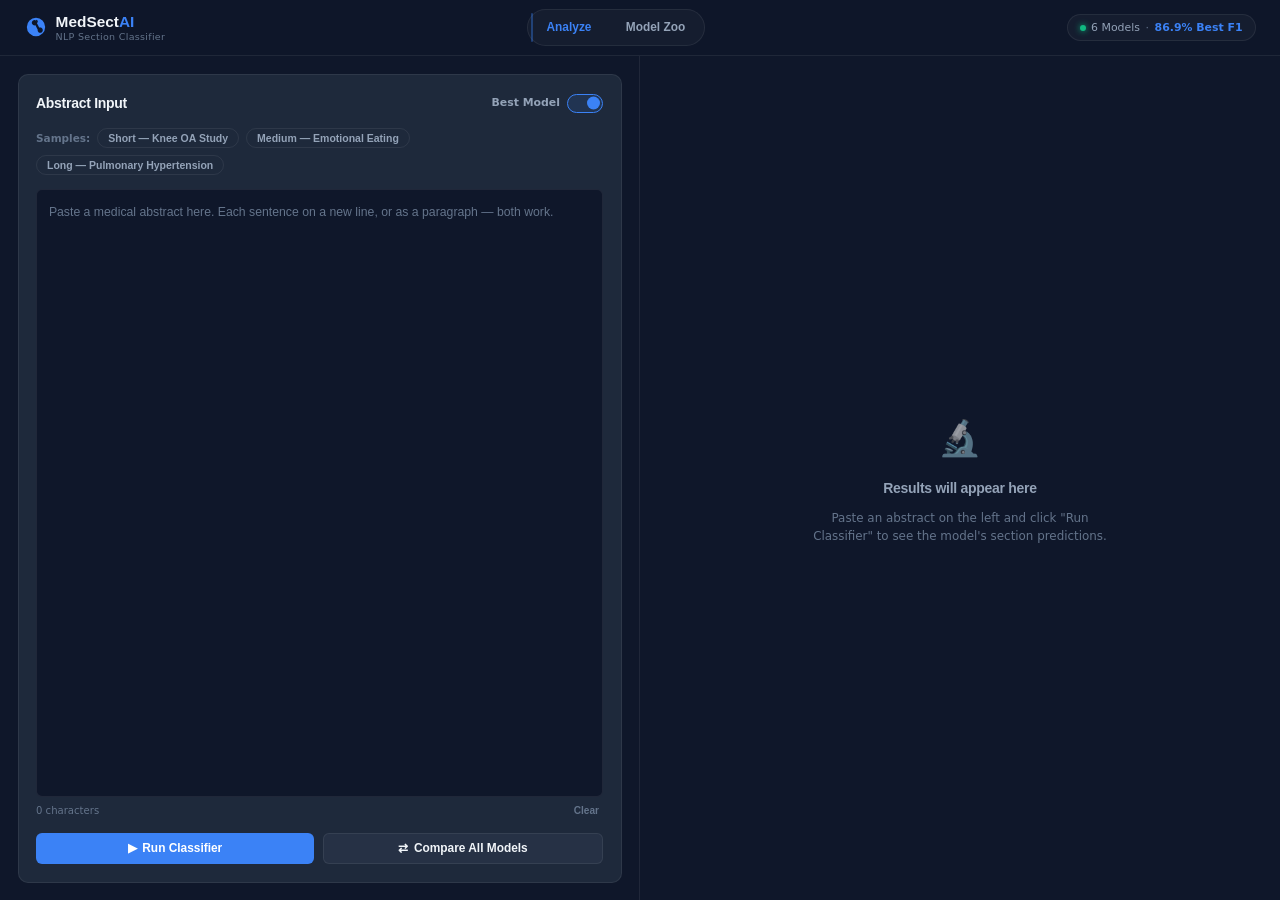
==== commit 52b2bc57: "feat(deploy): configure lightweight cloud demo profile with S3 fetch pipeline and mock fallback" ====
--- a/frontend/index.html
+++ b/frontend/index.html
@@ -8,7 +8,7 @@
   <link rel="preconnect" href="https://fonts.googleapis.com" />
   <link rel="preconnect" href="https://fonts.gstatic.com" crossorigin />
   <link href="https://fonts.googleapis.com/css2?family=Inter:wght@300;400;500;600;700&family=Outfit:wght@300;400;500;600;700;800&display=swap" rel="stylesheet" />
-  <link rel="stylesheet" href="style.css" />
+  <link rel="stylesheet" href="style.css?v=2" />
 </head>
 <body>
   
@@ -37,8 +37,6 @@
     </div>
 
     <div class="nav-meta">
-      <!-- FAKE GRADIO CONFIG TO BYPASS HUGGING FACE HEALTH CHECK -->
-      <script>window.gradio_config = {"version": "4.41.0"};</script>
       <div class="nav-stat-pill">
         <span class="stat-dot"></span>
         <span>6 Models</span>
@@ -1097,13 +1095,16 @@
     `Model consensus: ${rate}% (${agreements}/${numSentences} sentences agreed)`;
 }
 
-/* ─── API calls ─── */
+/* ─── API Base & calls ─── */
+// Auto-detects same origin (Render/Docker) or fallback for remote frontend hosting (Vercel)
+const API_BASE = window.API_BASE_URL || (window.location.protocol === 'file:' ? 'http://127.0.0.1:8000' : '');
+
 predictBtn.addEventListener('click', async () => {
   const text = textarea.value.trim();
   if (!text) { textarea.focus(); return; }
   showLoading();
   try {
-    const res = await fetch('/predict', {
+    const res = await fetch(`${API_BASE}/predict`, {
       method: 'POST',
       headers: { 'Content-Type': 'application/json' },
       body: JSON.stringify({ text, model_id: getModelId() }),
@@ -1121,7 +1122,7 @@
   if (!text) { textarea.focus(); return; }
   showLoading();
   try {
-    const res = await fetch('/compare', {
+    const res = await fetch(`${API_BASE}/compare`, {
       method: 'POST',
       headers: { 'Content-Type': 'application/json' },
       body: JSON.stringify({ text }),
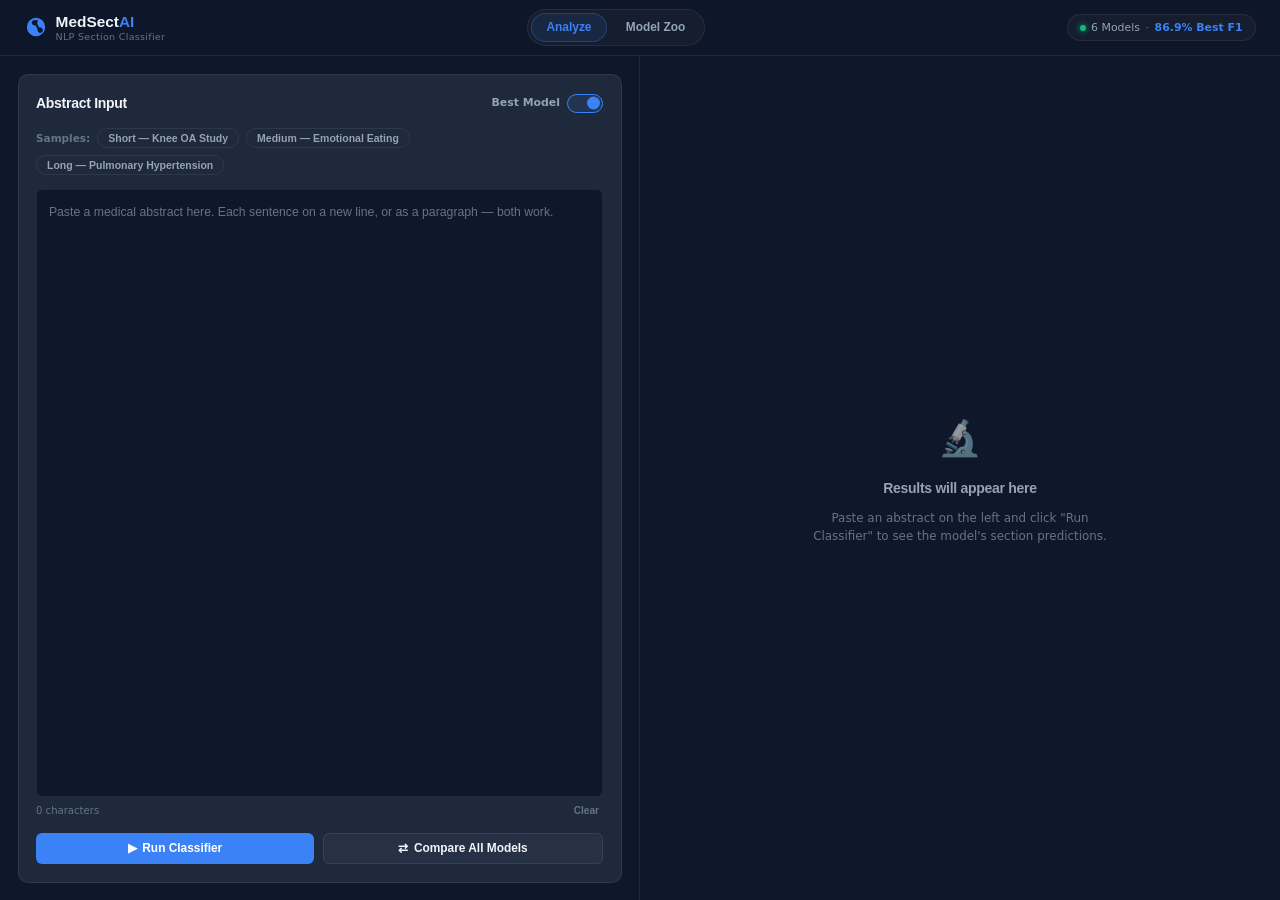
==== commit eafb8269: "fix: remove broken HF placeholder URL and static mount that blocked API calls on Render" ====
--- a/frontend/index.html
+++ b/frontend/index.html
@@ -875,19 +875,8 @@
   
 <script>
 
-const API_BASE = window.location.hostname === 'localhost' || window.location.hostname === '127.0.0.1' 
-    ? 'http://127.0.0.1:8001' 
-    : 'https://replace-with-your-huggingface-space-url.hf.space';
-
-// Monkey patch fetch to use the absolute backend URL
-const originalFetch = window.fetch;
-window.fetch = function() {
-    let [resource, config] = arguments;
-    if(typeof resource === 'string' && resource.startsWith('/')) {
-        resource = API_BASE + resource;
-    }
-    return originalFetch(resource, config);
-};
+// API_BASE: empty string = same-origin (Render/Docker all-in-one deployment)
+// For split-deploy (Vercel frontend + separate backend), set window.API_BASE_URL before this script
 
 /* ─── Element Refs ─── */
 const navTabs          = document.querySelectorAll('.nav-tab');
@@ -1096,8 +1085,10 @@
 }
 
 /* ─── API Base & calls ─── */
-// Auto-detects same origin (Render/Docker) or fallback for remote frontend hosting (Vercel)
-const API_BASE = window.API_BASE_URL || (window.location.protocol === 'file:' ? 'http://127.0.0.1:8000' : '');
+// Same-origin on Render (Docker); override window.API_BASE_URL for split deployments
+const API_BASE = (typeof window.API_BASE_URL !== 'undefined' && window.API_BASE_URL)
+  ? window.API_BASE_URL
+  : (window.location.protocol === 'file:' ? 'http://127.0.0.1:8000' : '');
 
 predictBtn.addEventListener('click', async () => {
   const text = textarea.value.trim();
